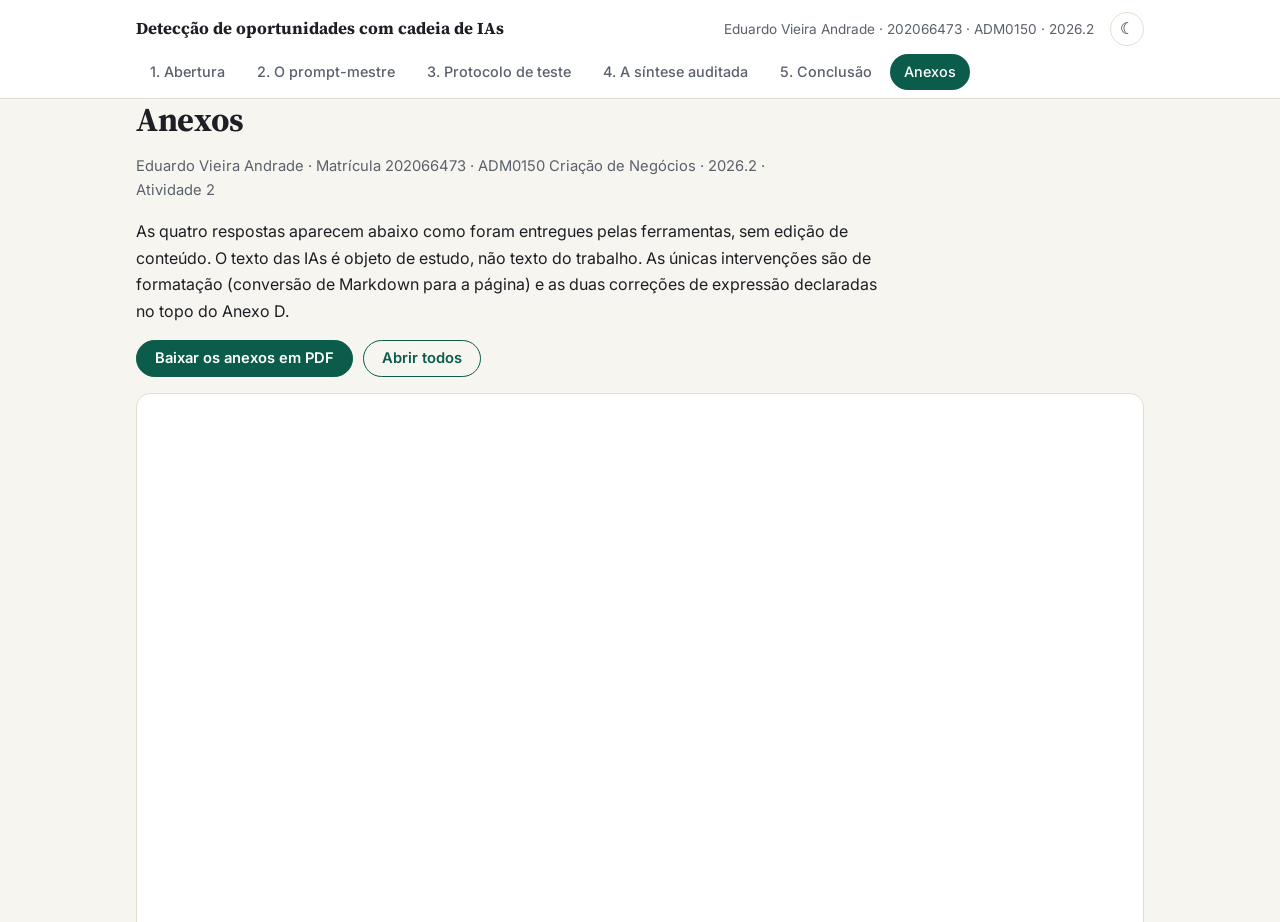
==== anexos.html @ ee8feb97 "Publica site da Atividade 2 ADM0150" ====
<!doctype html>
<html lang="pt-BR">
<head>
<meta charset="utf-8">
<meta name="viewport" content="width=device-width, initial-scale=1">
<title>Anexos · Cadeia de IAs · ADM0150</title>
<link rel="preconnect" href="https://fonts.googleapis.com">
<link rel="preconnect" href="https://fonts.gstatic.com" crossorigin>
<link href="https://fonts.googleapis.com/css2?family=Source+Serif+4:opsz,wght@8..60,500;8..60,700&family=Inter:wght@400;500;600&family=JetBrains+Mono:wght@400&display=swap" rel="stylesheet">
<link rel="stylesheet" href="style.css">
<meta name="description" content="Estudo de caso da Atividade 2 de ADM0150 (UnB): prompt de detecção de oportunidades aplicado em três IAs, síntese por uma quarta IA e auditoria da cadeia.">
<meta name="theme-color" content="#0b5c4a">
<link rel="icon" href="data:image/svg+xml,%3Csvg xmlns='http://www.w3.org/2000/svg' viewBox='0 0 32 32'%3E%3Crect width='32' height='32' rx='8' fill='%230b5c4a'/%3E%3Ccircle cx='9' cy='11' r='3' fill='%23fff'/%3E%3Ccircle cx='9' cy='21' r='3' fill='%23fff'/%3E%3Ccircle cx='23' cy='16' r='4' fill='%23fff'/%3E%3Cpath d='M12 11l7 4M12 21l7-4' stroke='%23fff' stroke-width='2'/%3E%3C/svg%3E">
<script>try{var t=localStorage.getItem('tema');if(t)document.documentElement.setAttribute('data-theme',t)}catch(e){}</script>
<script src="script.js" defer></script>
</head>
<body>
<a class="skip" href="#conteudo">Pular para o conteúdo</a>
<div class="progress" aria-hidden="true"><span></span></div>
<header class="top">
  <div class="wrap top-inner">
    <a class="brand" href="index.html">Detecção de oportunidades com cadeia de IAs</a>
    <span class="who">Eduardo Vieira Andrade · 202066473 · ADM0150 · 2026.2</span>
    <button class="theme-toggle" type="button" aria-label="Mudar tema">☾</button>
  </div>
  <nav class="wrap nav" aria-label="Seções"><a href="index.html">1. Abertura</a><a href="prompt.html">2. O prompt-mestre</a><a href="protocolo.html">3. Protocolo de teste</a><a href="auditoria.html">4. A síntese auditada</a><a href="conclusao.html">5. Conclusão</a><a href="anexos.html" aria-current="page">Anexos</a></nav>
</header>
<main class="wrap" id="conteudo">
<h1>Anexos</h1>


<p class="note">Eduardo Vieira Andrade · Matrícula 202066473 · ADM0150 Criação de Negócios · 2026.2 · Atividade 2</p>
<p>As quatro respostas aparecem abaixo como foram entregues pelas ferramentas, sem edição de conteúdo. O texto das IAs é objeto de estudo, não texto do trabalho. As únicas intervenções são de formatação (conversão de Markdown para a página) e as duas correções de expressão declaradas no topo do Anexo D.</p>
<p class="actions"><a class="btn" href="anexos.pdf" download>Baixar os anexos em PDF</a><button class="btn ghost toggle-all" type="button">Abrir todos</button></p>
<details class="annex" id="anexo-a"><summary><span class="sum-t">Anexo A · Resposta do ChatGPT (R1)</span><span class="meta">GPT-5.6 Luna, modo Pensar · Busca na web: sim · 02/10/2026, 08:18 (-03)</span></summary><div class="annex-body"><h4 id="0-condições-acesso-à-web-nesta-resposta-sim-e-data-de-corte-do-seu-conhecimento">0. Condições: acesso à web nesta resposta (sim) e data de corte do seu conhecimento</h4>
<p><strong>Acesso à web nesta resposta: sim.</strong><br />
<strong>Data de corte factual da análise: 02/10/2026.</strong></p>
<p>A análise combina o método de avaliação de oportunidades de José Dornelas, especialmente diferenciação entre ideia e oportunidade, análise de mercado, análise econômica, vantagens competitivas e equipe, além dos modelos de negócio na Web. A edição atual da obra mantém os capítulos 3 e 4 como “Identificando Oportunidades – Parte I e II”. <a href="https://www.grupogen.com.br/e-book-empreendedorismo-transformando-ideias-em-negocios-jose-dornelas-editora-atlas-9786559774531?utm_source=chatgpt.com">Grupo GEN</a></p>
<p><strong>Observação metodológica:</strong> os valores de preço, investimento, custo mensal e ponto de equilíbrio abaixo são <strong>[HIPÓTESES] de modelagem</strong>, construídas para testar a viabilidade de uma microempresa, e não preços médios oficiais do mercado. Onde não encontrei estatística confiável específica para DF/RIDE, registro expressamente <strong>NÃO FOI POSSÍVEL VERIFICAR</strong>.</p>
<hr />
<h3 id="1-candidatas-descartadas">1. Candidatas descartadas</h3>
<p>Foram consideradas inicialmente <strong>9 candidatas</strong>. A regra foi deliberadamente rígida: uma resposta “não” ou “não sei” no checklist elimina a candidata.</p>
<div class="table-wrap"><table>
<thead>
<tr class="header">
<th>Ideia</th>
<th>Pergunta do checklist em que falhou</th>
<th>Motivo</th>
</tr>
</thead>
<tbody>
<tr class="odd">
<td><strong>1. Agência de marketing digital generalista para PMEs</strong></td>
<td><strong>(e) janela da oportunidade</strong></td>
<td>[INFERÊNCIA] A demanda existe, mas não foi possível verificar uma mudança recente específica no DF/RIDE que crie vantagem temporal suficiente para um novo entrante generalista.</td>
</tr>
<tr class="even">
<td><strong>2. Agência de automação com IA para qualquer empresa</strong></td>
<td><strong>(c) cliente identificável</strong></td>
<td>[INFERÊNCIA] “Empresas que querem usar IA” é amplo demais; seria necessário definir vertical, processo e comprador antes de comprovar o problema.</td>
</tr>
<tr class="odd">
<td><strong>3. Plataforma de marketplace de prestadores do DF/RIDE</strong></td>
<td><strong>(d) estratégia de vendas</strong></td>
<td>[INFERÊNCIA] Exigiria aquisição simultânea de oferta e demanda, elevando CAC e tempo até liquidez; isso conflita com a restrição de microempresa e MVP de seis meses.</td>
</tr>
<tr class="even">
<td><strong>4. Agência de eventos corporativos para órgãos públicos</strong></td>
<td><strong>(e) janela da oportunidade</strong></td>
<td>[FATO] Há mercado comprovado, inclusive contratos de eventos no DF/RIDE, mas também fornecedores estabelecidos e contratos de grande escopo. <a href="https://www.gov.br/cgu/pt-br/acesso-a-informacao/licitacoes-e-contratos/contratos-e-outras-avencas/2025/contrato-n-12-2025?utm_source=chatgpt.com">Serviços e Informações do Brasil</a> [INFERÊNCIA] Não foi possível verificar uma janela específica que favoreça um novo microentrante.</td>
</tr>
<tr class="odd">
<td><strong>5. Serviço de concierge para idosos</strong></td>
<td><strong>(c) cliente identificável</strong></td>
<td>[INFERÊNCIA] “Idosos” não é suficientemente preciso como comprador. Seria necessário identificar pagador, usuário e situação de consumo, além de verificar demanda específica na RIDE.</td>
</tr>
<tr class="even">
<td><strong>6. Empresa de apoio administrativo terceirizado tradicional</strong></td>
<td><strong>(d) estratégia de vendas</strong></td>
<td>[FATO] Há contratação pública relevante desse tipo de serviço com dedicação exclusiva de mão de obra. <a href="https://www.gov.br/inss/pt-br/acesso-a-informacao/licitacoes-e-contratos/licitacoes-superintendencia-regional-norte-centro-oeste-regioes-norte-e-centro-oeste-do-pais/pregao-eletronico/2026/pregao-eletronico-no-77-2026-contratacao-de-prestacao-de-servicos-de-apoio-administrativo-no-ambito-da-gerencia-executiva-do-distrito-federal-e-da-sede-da-superintendencia-regional-norte-centro-oeste?utm_source=chatgpt.com">Serviços e Informações do Brasil</a> [INFERÊNCIA] O modelo exigiria competir por preço e estrutura trabalhista, incompatível com a equipe inicial proposta.</td>
</tr>
<tr class="odd">
<td><strong>7. Microempresa de coffee break para órgãos públicos</strong></td>
<td><strong>(b) produto/serviço diferenciável</strong></td>
<td>[FATO] Há contratação pública de coffee break no DF. <a href="https://portal.compras.df.gov.br/contratacao/detalhar/352?utm_source=chatgpt.com">Portal Compras DF</a> [INFERÊNCIA] Porém, o serviço básico já é claramente ofertado por fornecedores especializados; não foi identificada solução adicional que gere vantagem suficiente para o fundador.</td>
</tr>
<tr class="even">
<td><strong>8. Consultoria financeira para consumidores endividados</strong></td>
<td><strong>(c) cliente identificável</strong></td>
<td>[INFERÊNCIA] O problema é real, mas o segmento potencial é heterogêneo e não há, nesta pesquisa, evidência suficiente para definir nicho de cliente e canal de aquisição com CAC recuperável.</td>
</tr>
<tr class="odd">
<td><strong>9. Gestão operacional para pequenos restaurantes</strong></td>
<td><strong>APROVADA</strong></td>
<td>Problema concreto, comprador identificável, serviço executável, canal de aquisição local e janela temporal verificável.</td>
</tr>
</tbody>
</table></div>
<p>As três oportunidades aprovadas são, portanto, as que combinam <strong>experiência prévia do fundador + problema operacional mensurável + baixa necessidade de capital + possibilidade de venda B2B direta</strong>.</p>
<hr />
<h3 id="2-oportunidades-aprovadas">2. Oportunidades aprovadas</h3>
<h4 id="21-nome">2.1 Nome</h4>
<h5 id="oportunidade-1-licitaops-df">Oportunidade 1: <strong>LicitaOps DF</strong></h5>
<p>Serviço B2B de <strong>inteligência e preparação para contratações públicas</strong>, direcionado a pequenas empresas prestadoras de serviços que desejam vender para órgãos públicos.</p>
<h5 id="oportunidade-2-contrato360">Oportunidade 2: <strong>Contrato360</strong></h5>
<p>Serviço B2B de <strong>back-office de execução contratual pública</strong> para pequenas empresas que já ganharam contratos com órgãos públicos e têm dificuldade de controlar obrigações, documentos, prazos, evidências, medições e faturamento.</p>
<h5 id="oportunidade-3-mesaops">Oportunidade 3: <strong>MesaOps</strong></h5>
<p>Serviço de <strong>gestão operacional para pequenos restaurantes</strong>, combinando controle de compras, estoque, fichas técnicas, desperdícios, indicadores de margem e automações digitais simples.</p>
<hr />
<h3 id="22-tendência-de-origem">2.2 Tendência de origem</h3>
<h5 id="oportunidade-1--licitaops-df">Oportunidade 1 — LicitaOps DF</h5>
<p><strong>[FATO] Tendência:</strong> digitalização e maior disponibilidade de dados das compras públicas.</p>
<p>O PNCP centraliza informações de PCA, editais, contratos, atas e contratações, e passou a disponibilizar APIs e dados estruturados. Em 2026, o MGI também lançou novo Portal de Dados Abertos em Compras Públicas e novo Painel PNCP em Números. <a href="https://www.gov.br/pncp/pt-br/acesso-a-informacao/dados-abertos?utm_source=chatgpt.com">Serviços e Informações do Brasil</a></p>
<p><strong>Oportunidade:</strong> transformar esses dados e procedimentos em um serviço de preparação comercial e operacional para pequenas empresas que não possuem equipe própria de licitações.</p>
<hr />
<h5 id="oportunidade-2--contrato360">Oportunidade 2 — Contrato360</h5>
<p><strong>[FATO] Tendência:</strong> profissionalização da gestão contratual decorrente da consolidação da Lei nº 14.133/2021.</p>
<p>Desde 2024, a Lei nº 14.133/2021 passou a ser o regime geral de licitações e contratos, com maior ênfase em planejamento, gestão e fiscalização contratual. <a href="https://www.gov.br/gestao/pt-br/assuntos/assunto-sobre/nova-lei-de-licitacoes/?utm_source=chatgpt.com">Serviços e Informações do Brasil</a></p>
<p><strong>Oportunidade:</strong> pequenas empresas vencedoras precisam executar corretamente aquilo que venderam, mas muitas não possuem estrutura administrativa específica para acompanhar obrigações contratuais.</p>
<hr />
<h5 id="oportunidade-3--mesaops">Oportunidade 3 — MesaOps</h5>
<p><strong>[FATO] Tendência:</strong> pressão sobre custos e margens da alimentação fora do lar, simultaneamente à manutenção do mercado.</p>
<p>Em 2025, a alimentação fora do lar movimentou R$ 495 bilhões no Brasil, segundo levantamento divulgado pela Abrasel, ante R$ 455 bilhões em 2024. Em janeiro de 2026, 23% dos estabelecimentos pesquisados pela entidade estavam operando com prejuízo, enquanto 41% registravam lucro. <a href="https://pe.abrasel.com.br/noticias/noticias/bares-e-restaurantes-faturaram-mais-em-2025-diz-pesquisa-de-servicos260324042141/?utm_source=chatgpt.com">Abrasel</a></p>
<p><strong>Oportunidade:</strong> vender redução de desperdício, melhoria de compras e controle de margem como serviço operacional, e não como “consultoria genérica”.</p>
<hr />
<h3 id="23-cliente-nomeável-e-problema">2.3 Cliente nomeável e problema</h3>
<h5 id="oportunidade-1--licitaops-df-1">Oportunidade 1 — LicitaOps DF</h5>
<p><strong>Cliente:</strong> proprietários e gestores comerciais de pequenas empresas de serviços do DF/RIDE que desejam fornecer para órgãos federais, distritais ou municipais.</p>
<p><strong>Problema:</strong> a empresa identifica oportunidades de contratação, mas não consegue sistematizar pesquisa, documentação, análise de edital, formação da proposta e acompanhamento das oportunidades.</p>
<p><strong>[FATO]</strong> O PNCP disponibiliza informações de contratações sem necessidade de cadastro ou login. <a href="https://www.gov.br/pncp/pt-br/acesso-a-informacao/dados-abertos?utm_source=chatgpt.com">Serviços e Informações do Brasil</a></p>
<p><strong>[INFERÊNCIA]</strong> A existência dos dados não significa que uma pequena empresa consiga convertê-los eficientemente em oportunidades comerciais.</p>
<hr />
<h5 id="oportunidade-2--contrato360-1">Oportunidade 2 — Contrato360</h5>
<p><strong>Cliente:</strong> pequenas empresas do DF/RIDE que tenham acabado de vencer licitações ou contratos públicos e não disponham de um departamento de administração contratual.</p>
<p><strong>Problema:</strong> controlar simultaneamente vigência, obrigações, documentos, pedidos de alteração, evidências de execução, medições, notas fiscais, comunicações e prazos.</p>
<p>O próprio ecossistema federal possui ferramentas específicas para gestão contratual e integração com PNCP, SEI e SICAF. <a href="https://www.gov.br/compras/pt-br/acesso-a-informacao/manuais/?utm_source=chatgpt.com">Serviços e Informações do Brasil</a></p>
<hr />
<h5 id="oportunidade-3--mesaops-1">Oportunidade 3 — MesaOps</h5>
<p><strong>Cliente:</strong> restaurantes independentes do DF/RIDE com operação presencial, especialmente negócios com proprietário ainda envolvido diretamente na administração.</p>
<p><strong>Problema:</strong> compras sem padronização, estoque sem acuracidade, desperdício, ficha técnica incompleta e pouca visibilidade do custo real dos pratos.</p>
<p><strong>[FATO]</strong> O segmento de alimentação integra formalmente o setor de serviços acompanhado pelo IBGE. <a href="https://www.ibge.gov.br/estatisticas/economicas/servicos/9028-pesquisa-anual-deservicos.html?utm_source=chatgpt.com">IBGE</a></p>
<p><strong>[FATO]</strong> Em julho de 2026, apenas 42% dos bares e restaurantes pesquisados pela Abrasel registraram lucro; 20% tiveram prejuízo e 37% ficaram em equilíbrio. <a href="https://abrasel.com.br/noticias/noticias/lucro-de-bares-e-restaurantes-atinge-melhor-resultado-desde-dezembro/?utm_source=chatgpt.com">Abrasel</a></p>
<hr />
<h3 id="24-cinco-perguntas-de-triagem">2.4 Cinco perguntas de triagem</h3>
<h4 id="oportunidade-1--licitaops-df-2">Oportunidade 1 — LicitaOps DF</h4>
<p><strong>P1. Quem exatamente tem esse problema?</strong><br />
[INFERÊNCIA] Gestores comerciais de pequenas empresas de limpeza, manutenção, tecnologia, alimentação, serviços administrativos, treinamento e outros serviços que desejam vender ao setor público, mas não possuem especialista interno em licitações.</p>
<p><strong>P2. Quanto dói?</strong><br />
[FATO] O custo econômico pode aparecer como horas improdutivas, propostas perdidas e oportunidades não identificadas. O valor monetário médio dessa perda específica no DF <strong>NÃO FOI POSSÍVEL VERIFICAR</strong>.<br />
<strong>Dado que resolveria:</strong> número de oportunidades perdidas e horas internas gastas por fornecedor antes/depois do serviço.</p>
<p><strong>P3. Quem paga, e com que dinheiro?</strong><br />
O próprio fornecedor paga, utilizando orçamento comercial/administrativo.<br />
[HIPÓTESE] Cobrança recorrente de <strong>R$ 1.200/mês</strong>, mais implantação de <strong>R$ 2.500</strong>.</p>
<p><strong>P4. Por que este fundador?</strong><br />
[INFERÊNCIA] O fundador combina experiência em compras públicas, licitações, contratos, logística e Administração com conhecimento básico de tecnologia/IA. Isso permite criar um serviço operacional, e não simplesmente ensinar “como participar de licitação”.<br />
[HIPÓTESE] Um concorrente estabelecido poderia copiar boa parte do método em três meses; a defesa inicial seria especialização geográfica, processos próprios e relacionamento.</p>
<p><strong>P5. Por que agora?</strong><br />
[FATO] A Lei nº 14.133 está em regime único desde 2024 e o ecossistema de dados do PNCP ganhou novas APIs, painéis e ferramentas em 2026. <a href="https://www.gov.br/gestao/pt-br/assuntos/assunto-sobre/nova-lei-de-licitacoes/?utm_source=chatgpt.com">Serviços e Informações do Brasil</a><br />
[INFERÊNCIA] 2026–2028 constitui uma janela melhor que 2020 porque a infraestrutura digital de contratação está mais madura.</p>
<hr />
<h4 id="oportunidade-2--contrato360-2">Oportunidade 2 — Contrato360</h4>
<p><strong>P1. Quem exatamente?</strong><br />
[INFERÊNCIA] Empresas pequenas que venceram uma contratação pública e não conseguem justificar economicamente contratar um funcionário dedicado exclusivamente à gestão do contrato.</p>
<p><strong>P2. Quanto dói?</strong><br />
O risco inclui atraso de faturamento, perda de prazo, documentação incompleta e problemas na comprovação da execução. Um valor médio de perdas financeiras de pequenas empresas do DF <strong>NÃO FOI POSSÍVEL VERIFICAR</strong>.</p>
<p><strong>P3. Quem paga?</strong><br />
A empresa contratada, com recursos da própria receita operacional/administrativa.<br />
[HIPÓTESE] <strong>R$ 1.500/mês por contrato ativo</strong>, com implantação de <strong>R$ 2.000</strong>.</p>
<p><strong>P4. Por que este fundador?</strong><br />
[INFERÊNCIA] A experiência simultânea em logística, suprimentos, contratos e Administração Pública cria conhecimento de fluxo que é difícil obter apenas com experiência administrativa empresarial.<br />
[HIPÓTESE] Um concorrente poderia replicar a oferta básica em três meses; a defesa seria especialização em contratos públicos do DF e biblioteca própria de procedimentos.</p>
<p><strong>P5. Por que agora?</strong><br />
[FATO] A Lei nº 14.133 consolidou novas práticas de planejamento e gestão contratual e o PNCP continua ampliando funcionalidades de rastreabilidade. <a href="https://planalto.gov.br/ccivil_03/_ato2019-2022/2021/lei/l14133.htm?utm_source=chatgpt.com">Planalto</a></p>
<hr />
<h4 id="oportunidade-3--mesaops-2">Oportunidade 3 — MesaOps</h4>
<p><strong>P1. Quem exatamente?</strong><br />
[INFERÊNCIA] Proprietários/gerentes de restaurantes independentes do DF/RIDE que tenham entre aproximadamente 10 e 40 funcionários.<br />
Essa faixa é <strong>premissa de segmentação</strong>, não estatística oficial.</p>
<p><strong>P2. Quanto dói?</strong><br />
[FATO] Em janeiro de 2026, 23% das empresas pesquisadas pela Abrasel registraram prejuízo e 36% ficaram em equilíbrio. <a href="https://agreste.abrasel.com.br/noticias/noticias/situacao-financeira-de-bares-e-restaurantes-volta-a-piorar-em-janeiro260306014352/?utm_source=chatgpt.com">Abrasel</a><br />
[FATO] Em julho, 20% estavam no prejuízo e 37% em equilíbrio. <a href="https://abrasel.com.br/noticias/noticias/lucro-de-bares-e-restaurantes-atinge-melhor-resultado-desde-dezembro/?utm_source=chatgpt.com">Abrasel</a><br />
O desperdício médio especificamente atribuível a falhas de gestão de estoque no DF <strong>NÃO FOI POSSÍVEL VERIFICAR</strong>.</p>
<p><strong>P3. Quem paga?</strong><br />
O proprietário do restaurante, usando despesas administrativas/operacionais.</p>
<p>[HIPÓTESE] Mensalidade de <strong>R$ 1.800</strong>, mais implantação de <strong>R$ 3.000</strong>.</p>
<p><strong>P4. Por que este fundador?</strong><br />
[INFERÊNCIA] Aqui a vantagem é particularmente específica: experiência operacional em restaurante + logística/suprimentos + Administração + ferramentas de IA. A proposta seria atuar dentro da operação, não vender marketing.</p>
<p><strong>P5. Por que agora?</strong><br />
[FATO] O mercado de alimentação fora do lar cresceu nominalmente em 2025, mas continua enfrentando pressão sobre custos e rentabilidade. <a href="https://pe.abrasel.com.br/noticias/noticias/bares-e-restaurantes-faturaram-mais-em-2025-diz-pesquisa-de-servicos260324042141/?utm_source=chatgpt.com">Abrasel</a><br />
[INFERÊNCIA] Isso aumenta a disposição potencial de pagar por serviços diretamente ligados à eficiência operacional.</p>
<hr />
<h3 id="25-checklist-de-corte">2.5 Checklist de corte</h3>
<div class="table-wrap"><table>
<thead>
<tr class="header">
<th>Critério</th>
<th>LicitaOps DF</th>
<th>Contrato360</th>
<th>MesaOps</th>
</tr>
</thead>
<tbody>
<tr class="odd">
<td><strong>a) Problema?</strong></td>
<td><strong>SIM</strong> [FATO/INFERÊNCIA]</td>
<td><strong>SIM</strong> [INFERÊNCIA]</td>
<td><strong>SIM</strong> [FATO]</td>
</tr>
<tr class="even">
<td><strong>b) Solução?</strong></td>
<td><strong>SIM</strong> [HIPÓTESE testável]</td>
<td><strong>SIM</strong> [HIPÓTESE testável]</td>
<td><strong>SIM</strong> [HIPÓTESE testável]</td>
</tr>
<tr class="odd">
<td><strong>c) Cliente claro?</strong></td>
<td><strong>SIM</strong></td>
<td><strong>SIM</strong></td>
<td><strong>SIM</strong></td>
</tr>
<tr class="even">
<td><strong>d) Marketing/vendas exequíveis?</strong></td>
<td><strong>SIM</strong> [INFERÊNCIA]</td>
<td><strong>SIM</strong> [INFERÊNCIA]</td>
<td><strong>SIM</strong> [INFERÊNCIA]</td>
</tr>
<tr class="odd">
<td><strong>e) Janela aberta?</strong></td>
<td><strong>SIM</strong> [FATO + INFERÊNCIA]</td>
<td><strong>SIM</strong> [FATO + INFERÊNCIA]</td>
<td><strong>SIM</strong> [FATO + INFERÊNCIA]</td>
</tr>
</tbody>
</table></div>
<hr />
<h3 id="26-3ms">2.6 3Ms</h3>
<h4 id="licitaops-df">LicitaOps DF</h4>
<h5 id="m1--demanda-de-mercado">M1 — Demanda de mercado</h5>
<p>[FATO] Compras públicas possuem dados estruturados e acessíveis por PNCP e sistemas de compras. <a href="https://www.gov.br/pncp/pt-br/acesso-a-informacao/dados-abertos?utm_source=chatgpt.com">Serviços e Informações do Brasil</a></p>
<p><strong>Audiência:</strong> empresas de serviços que já têm capacidade operacional para atender órgãos públicos.</p>
<p><strong>Durabilidade:</strong> alta, porque a contratação pública é uma função permanente do Estado.</p>
<p><strong>Acessibilidade:</strong> alta. Prospecção pode ocorrer por listas públicas de fornecedores, associações empresariais, LinkedIn, contadores e abordagem direta.</p>
<p><strong>CAC:</strong> [HIPÓTESE] objetivo de recuperar aquisição de cliente em até 12 meses, com venda consultiva direta e baixo gasto publicitário.</p>
<h5 id="m2--tamanho-e-estrutura">M2 — Tamanho e estrutura</h5>
<p>[FATO] A PAS 2024 registrou <strong>1.919.365 empresas</strong> no conjunto dos serviços não financeiros pesquisados no Brasil e receita operacional líquida de <strong>R$ 3,53 trilhões</strong>, sendo serviços profissionais, administrativos e complementares responsáveis por <strong>R$ 1,039 trilhão</strong>. <a href="https://www.ibge.gov.br/estatisticas/economicas/servicos/9028-pesquisa-anual-deservicos.html?utm_source=chatgpt.com">IBGE</a></p>
<p>Isso mede <strong>quantidade de empresas e receita operacional líquida no Brasil</strong>, não o mercado potencial específico do DF.</p>
<p><strong>DF/RIDE:</strong> mercado local específico <strong>NÃO FOI POSSÍVEL VERIFICAR</strong>.</p>
<p><strong>Estrutura:</strong> fragmentada no lado dos fornecedores; relativamente concentrada no lado institucional.</p>
<p><strong>Barreira de entrada:</strong> média. Conhecimento de licitações é mais importante que tecnologia.</p>
<p><strong>Ciclo de vida:</strong> maduro, mas com mudança tecnológica/regulatória recente.</p>
<h5 id="m3--margem">M3 — Margem</h5>
<p><strong>Força:</strong> baixo custo variável.</p>
<p>[HIPÓTESE] Receita recorrente de R$ 1.200/mês; custo marginal por cliente reduzido após criação dos processos.</p>
<p>[HIPÓTESE] Margem bruta potencial superior a 70%, antes de remuneração do fundador e tributos, caso o serviço seja predominantemente intelectual.</p>
<hr />
<h4 id="contrato360">Contrato360</h4>
<h5 id="m1">M1</h5>
<p>Necessidade recorrente enquanto o contrato estiver ativo.</p>
<p>Acessibilidade alta porque o próprio PNCP permite identificar contratos, órgãos, fornecedores e objetos. <a href="https://www.gov.br/pncp/pt-br?utm_source=chatgpt.com">Serviços e Informações do Brasil</a></p>
<p>[INFERÊNCIA] O cliente adquirido pode gerar receita por vários meses, aumentando potencial de recuperação do CAC.</p>
<h5 id="m2">M2</h5>
<p>Mercado fragmentado entre pequenos fornecedores.</p>
<p>[FATO] A existência de ferramentas específicas para gestão de contratos, integração com SEI e PNCP demonstra que gestão contratual é uma função operacional formalizada no ecossistema público. <a href="https://www.gov.br/compras/pt-br/acesso-a-informacao/manuais/?utm_source=chatgpt.com">Serviços e Informações do Brasil</a></p>
<p><strong>Barreira:</strong> média, baseada em conhecimento processual e confiança.</p>
<p><strong>Ciclo:</strong> maduro/regulado.</p>
<h5 id="m3">M3</h5>
<p>[HIPÓTESE] Mensalidade de R$ 1.500 por contrato.</p>
<p>O custo variável é principalmente mão de obra administrativa, permitindo margem elevada caso cada colaborador consiga acompanhar vários contratos.</p>
<hr />
<h4 id="mesaops">MesaOps</h4>
<h5 id="m1-1">M1</h5>
<p>[FATO] A alimentação fora do lar apresentou crescimento nominal em 2025, mas persistiram dificuldades de rentabilidade. <a href="https://pe.abrasel.com.br/noticias/noticias/bares-e-restaurantes-faturaram-mais-em-2025-diz-pesquisa-de-servicos260324042141/?utm_source=chatgpt.com">Abrasel</a></p>
<p><strong>Durabilidade:</strong> alta, pois compras, estoque e margem são problemas permanentes.</p>
<p><strong>Acesso:</strong> alto por prospecção presencial, associações, contadores, fornecedores e indicação.</p>
<p><strong>CAC:</strong> [HIPÓTESE] pode ser baixo porque o primeiro diagnóstico pode ser realizado presencialmente em poucos estabelecimentos de uma mesma região.</p>
<h5 id="m2-1">M2</h5>
<p>Mercado amplo e fragmentado.</p>
<p>[FATO] A PAS 2024 registrou <strong>455.730 empresas</strong> no grupo de serviços prestados principalmente às famílias, mas esse grupo inclui várias atividades e não corresponde exclusivamente a restaurantes. <a href="https://www.ibge.gov.br/estatisticas/economicas/servicos/9028-pesquisa-anual-deservicos.html?utm_source=chatgpt.com">IBGE</a></p>
<p>Portanto, número específico de restaurantes no DF/RIDE <strong>NÃO FOI POSSÍVEL VERIFICAR</strong> nesta pesquisa.</p>
<p><strong>Barreira:</strong> baixa a média.</p>
<p><strong>Ciclo:</strong> maduro.</p>
<h5 id="m3-1">M3</h5>
<p>[HIPÓTESE] Mensalidade de R$ 1.800.</p>
<p>A cadeia de valor é curta: restaurante → MesaOps → diagnóstico, implantação, acompanhamento e melhoria.</p>
<p>A margem tende a ser alta porque o produto principal é conhecimento operacional, software leve e acompanhamento.</p>
<hr />
<h3 id="27-critérios-de-alto-e-baixo-potencial">2.7 Critérios de alto e baixo potencial</h3>
<div class="table-wrap"><table>
<thead>
<tr class="header">
<th>Critério</th>
<th>LicitaOps</th>
<th>Contrato360</th>
<th>MesaOps</th>
</tr>
</thead>
<tbody>
<tr class="odd">
<td>Necessidade do cliente</td>
<td><strong>ALTO</strong></td>
<td><strong>ALTO</strong></td>
<td><strong>ALTO</strong></td>
</tr>
<tr class="even">
<td>Estrutura do mercado</td>
<td><strong>ALTO</strong> — fornecedor fragmentado</td>
<td><strong>ALTO</strong> — fornecedor fragmentado</td>
<td><strong>ALTO</strong> — restaurantes fragmentados</td>
</tr>
<tr class="odd">
<td>Barreiras de entrada</td>
<td><strong>ALTO</strong> — conhecimento especializado</td>
<td><strong>ALTO</strong> — conhecimento especializado</td>
<td><strong>BAIXO</strong> — operação relativamente copiável</td>
</tr>
<tr class="even">
<td>Capital inicial</td>
<td><strong>ALTO</strong> — baixo</td>
<td><strong>ALTO</strong> — baixo</td>
<td><strong>ALTO</strong> — baixo</td>
</tr>
<tr class="odd">
<td>Adequação da equipe</td>
<td><strong>ALTO</strong></td>
<td><strong>ALTO</strong></td>
<td><strong>ALTO</strong></td>
</tr>
<tr class="even">
<td><strong>Síntese</strong></td>
<td><strong>Alto potencial</strong></td>
<td><strong>Alto potencial</strong></td>
<td><strong>Alto potencial, porém com menor barreira competitiva</strong></td>
</tr>
</tbody>
</table></div>
<p>Essas classificações são <strong>[INFERÊNCIAS]</strong>, não rankings estatísticos.</p>
<hr />
<h3 id="28-modelo-de-negócio-quem-paga-por-quê-a-que-custo-com-premissas">2.8 Modelo de negócio: quem paga, por quê, a que custo, com premissas</h3>
<h4 id="licitaops-df-1">LicitaOps DF</h4>
<p><strong>Quem paga:</strong> pequenas empresas fornecedoras de serviços.</p>
<p><strong>Por quê:</strong> para economizar tempo comercial e aumentar a qualidade da participação em oportunidades públicas.</p>
<p><strong>Cobrança [HIPÓTESE]:</strong></p>
<ul>
<li>Implantação: <strong>R$ 2.500</strong></li>
<li>Plano mensal: <strong>R$ 1.200</strong></li>
<li>Serviços extraordinários: orçamento separado.</li>
</ul>
<h5 id="investimento-inicial-hipótese">Investimento inicial [HIPÓTESE]</h5>
<div class="table-wrap"><table>
<thead>
<tr class="header">
<th>Item</th>
<th style="text-align: right;">Valor</th>
</tr>
</thead>
<tbody>
<tr class="odd">
<td>Constituição, contabilidade e documentação</td>
<td style="text-align: right;">R$ 3.000</td>
</tr>
<tr class="even">
<td>Notebook/equipamentos</td>
<td style="text-align: right;">R$ 5.000</td>
</tr>
<tr class="odd">
<td>Site, identidade e materiais comerciais</td>
<td style="text-align: right;">R$ 2.000</td>
</tr>
<tr class="even">
<td>CRM, automações e ferramentas iniciais</td>
<td style="text-align: right;">R$ 4.000</td>
</tr>
<tr class="odd">
<td>Prospecção comercial inicial</td>
<td style="text-align: right;">R$ 4.000</td>
</tr>
<tr class="even">
<td>Capital de giro</td>
<td style="text-align: right;">R$ 10.000</td>
</tr>
<tr class="odd">
<td><strong>Total</strong></td>
<td style="text-align: right;"><strong>R$ 28.000</strong></td>
</tr>
</tbody>
</table></div>
<p><strong>Premissa:</strong> fundador já dispõe de estrutura pessoal básica e trabalha inicialmente de forma remota.</p>
<h5 id="custo-mensal-hipótese">Custo mensal [HIPÓTESE]</h5>
<p>Aproximadamente <strong>R$ 6.500/mês</strong>, incluindo ferramentas, contabilidade, prospecção, deslocamentos e um colaborador administrativo parcial.</p>
<h5 id="ponto-de-equilíbrio-hipótese">Ponto de equilíbrio [HIPÓTESE]</h5>
<p>Se o custo fixo mensal for R$ 6.500 e a contribuição líquida média por cliente for aproximadamente R$ 1.000, seriam necessários aproximadamente <strong>7 clientes recorrentes</strong>.</p>
<hr />
<h4 id="contrato360-1">Contrato360</h4>
<p><strong>Quem paga:</strong> empresas que já possuem contratos públicos.</p>
<p><strong>Por quê:</strong> evitar que o proprietário tenha de administrar sozinho obrigações contratuais.</p>
<p><strong>Cobrança [HIPÓTESE]:</strong></p>
<ul>
<li>Implantação: <strong>R$ 2.000</strong></li>
<li>Mensalidade: <strong>R$ 1.500 por contrato</strong></li>
</ul>
<h5 id="investimento-inicial">Investimento inicial</h5>
<div class="table-wrap"><table>
<thead>
<tr class="header">
<th>Item</th>
<th style="text-align: right;">Valor</th>
</tr>
</thead>
<tbody>
<tr class="odd">
<td>Constituição/contabilidade/documentação</td>
<td style="text-align: right;">R$ 3.000</td>
</tr>
<tr class="even">
<td>Equipamentos</td>
<td style="text-align: right;">R$ 5.000</td>
</tr>
<tr class="odd">
<td>Sistema/CRM/documentação</td>
<td style="text-align: right;">R$ 3.000</td>
</tr>
<tr class="even">
<td>Site/material comercial</td>
<td style="text-align: right;">R$ 2.000</td>
</tr>
<tr class="odd">
<td>Prospecção</td>
<td style="text-align: right;">R$ 3.000</td>
</tr>
<tr class="even">
<td>Capital de giro</td>
<td style="text-align: right;">R$ 9.000</td>
</tr>
<tr class="odd">
<td><strong>Total</strong></td>
<td style="text-align: right;"><strong>R$ 25.000</strong></td>
</tr>
</tbody>
</table></div>
<p><strong>Custo mensal [HIPÓTESE]:</strong> R$ 6.000.</p>
<p><strong>Ponto de equilíbrio [HIPÓTESE]:</strong> aproximadamente <strong>5 contratos ativos</strong>, supondo contribuição média de R$ 1.300 por contrato.</p>
<hr />
<h4 id="mesaops-1">MesaOps</h4>
<p><strong>Quem paga:</strong> proprietário do restaurante.</p>
<p><strong>Por quê:</strong> melhorar margem, reduzir desperdício e diminuir tempo administrativo.</p>
<p><strong>Cobrança [HIPÓTESE]:</strong></p>
<ul>
<li>Diagnóstico + implantação: <strong>R$ 3.000</strong></li>
<li>Gestão mensal: <strong>R$ 1.800</strong></li>
<li>Projetos especiais: orçamento separado.</li>
</ul>
<h5 id="investimento-inicial-1">Investimento inicial</h5>
<div class="table-wrap"><table>
<thead>
<tr class="header">
<th>Item</th>
<th style="text-align: right;">Valor</th>
</tr>
</thead>
<tbody>
<tr class="odd">
<td>Equipamentos</td>
<td style="text-align: right;">R$ 5.000</td>
</tr>
<tr class="even">
<td>Software/CRM/ferramentas</td>
<td style="text-align: right;">R$ 3.000</td>
</tr>
<tr class="odd">
<td>Desenvolvimento de modelos e materiais</td>
<td style="text-align: right;">R$ 2.000</td>
</tr>
<tr class="even">
<td>Deslocamentos/prospecção</td>
<td style="text-align: right;">R$ 4.000</td>
</tr>
<tr class="odd">
<td>Contabilidade/constituição</td>
<td style="text-align: right;">R$ 3.000</td>
</tr>
<tr class="even">
<td>Capital de giro</td>
<td style="text-align: right;">R$ 13.000</td>
</tr>
<tr class="odd">
<td><strong>Total</strong></td>
<td style="text-align: right;"><strong>R$ 30.000</strong></td>
</tr>
</tbody>
</table></div>
<p><strong>Custo mensal [HIPÓTESE]:</strong> R$ 7.000.</p>
<p><strong>Ponto de equilíbrio [HIPÓTESE]:</strong> aproximadamente <strong>5 restaurantes recorrentes</strong>.</p>
<p>As estimativas tributárias precisam ser recalculadas na constituição efetiva. A legislação já prevê alterações no Simples Nacional para 2027–2028, inclusive nas tabelas dos Anexos III e V. <a href="https://legis.senado.gov.br/norma/40180341/publicacao/40181117?utm_source=chatgpt.com">Legis Senado</a></p>
<hr />
<h3 id="29-enquadramento-nos-cinco-modelos-da-web">2.9 Enquadramento nos cinco modelos da web</h3>
<p>Dornelas apresenta cinco modelos: <strong>intermediação de negócios, comercialização de propaganda, mercado virtual, empresarial e redes sociais</strong>. <a href="https://www.unicesumar.edu.br/empresarial/wp-content/uploads/sites/31/2015/12/Empreendedorismo-Coletanea-de-Artigos.pdf?utm_source=chatgpt.com">Unicesumar</a></p>
<h5 id="licitaops-df--empresarial">LicitaOps DF — <strong>Empresarial</strong></h5>
<p>É uma empresa física que utiliza a Web como infraestrutura de aquisição, análise e prestação do serviço B2B. Não depende de publicidade, audiência ou marketplace.</p>
<h5 id="contrato360--empresarial">Contrato360 — <strong>Empresarial</strong></h5>
<p>O serviço é vendido diretamente a outras empresas, usando ferramentas digitais para gestão e comunicação.</p>
<h5 id="mesaops--empresarial">MesaOps — <strong>Empresarial</strong></h5>
<p>O negócio vende serviço empresarial diretamente a restaurantes. A Web funciona como canal de venda e infraestrutura operacional, mas não constitui o produto principal.</p>
<p><strong>Nenhuma das três deve ser classificada como “mercado virtual” ou “redes sociais” apenas porque utilizará Internet.</strong></p>
<hr />
<h3 id="210-o-que-pode-não-acontecer">2.10 O que pode não acontecer</h3>
<h4 id="licitaops-df-2">LicitaOps DF</h4>
<ul>
<li>[HIPÓTESE] Pequenas empresas podem não aceitar pagar mensalidade por algo que acreditam conseguir fazer internamente.</li>
<li>[INFERÊNCIA] O cliente pode exigir resultado imediato em licitação, enquanto a decisão depende do órgão público.</li>
<li>Mudanças no regime de contratação ou nos sistemas governamentais podem alterar o processo.</li>
<li>O fato de uma oportunidade aparecer no PNCP <strong>não significa que haverá contratação futura garantida</strong>. O PNCP publica informações sobre planejamento e contratações, mas não garante demanda futura. <a href="https://www.gov.br/pncp/pt-br?utm_source=chatgpt.com">Serviços e Informações do Brasil</a></li>
</ul>
<h4 id="contrato360-2">Contrato360</h4>
<ul>
<li>O mercado pode ser menor que o estimado porque algumas empresas já utilizam contadores, advogados ou funcionários próprios.</li>
<li>[HIPÓTESE] O cliente pode interpretar o serviço como atividade jurídica/contábil; o escopo deverá permanecer administrativo e operacional.</li>
<li>Dependência indireta do volume de contratos públicos vencidos por pequenas empresas.</li>
</ul>
<h4 id="mesaops-2">MesaOps</h4>
<ul>
<li>Restaurantes podem reconhecer o problema mas não querer pagar por consultoria.</li>
<li>[HIPÓTESE] O proprietário pode preferir contratar um funcionário interno.</li>
<li>Juros elevados e queda do consumo podem reduzir a capacidade de pagamento do cliente.</li>
<li>[FATO] A Abrasel apontou em 2026 pressão financeira relevante sobre o setor. <a href="https://agreste.abrasel.com.br/noticias/noticias/situacao-financeira-de-bares-e-restaurantes-volta-a-piorar-em-janeiro260306014352/?utm_source=chatgpt.com">Abrasel</a></li>
</ul>
<hr />
<h3 id="211-teste-de-mvp-em-6-meses-com-a-métrica-de-negócio">2.11 Teste de MVP em 6 meses, com a métrica de negócio</h3>
<h4 id="licitaops-df-3">LicitaOps DF</h4>
<p><strong>Mês 1:</strong> entrevistar 20 fornecedores de serviços.<br />
<strong>Mês 2:</strong> selecionar 5 para diagnóstico gratuito/controlado.<br />
<strong>Mês 3:</strong> transformar 3 em clientes-piloto pagos.<br />
<strong>Meses 4–6:</strong> chegar a uma carteira recorrente.</p>
<p><strong>Métrica decisiva:</strong> clientes pagantes recorrentes.</p>
<p><strong>Confirma:</strong> ≥ <strong>7 clientes pagantes recorrentes</strong> ao final do sexto mês [HIPÓTESE].</p>
<p><strong>Derruba:</strong> menos de 3 clientes pagos ou clientes que não renovem após o primeiro ciclo.</p>
<hr />
<h4 id="contrato360-3">Contrato360</h4>
<p><strong>Mês 1:</strong> mapear 20 empresas vencedoras de contratos.<br />
<strong>Mês 2:</strong> entrevistar 10 responsáveis.<br />
<strong>Mês 3:</strong> implementar controle manual em 3 contratos.<br />
<strong>Meses 4–6:</strong> converter para serviço recorrente.</p>
<p><strong>Métrica decisiva:</strong> contratos pagos sob gestão e renovação.</p>
<p><strong>Confirma:</strong> ≥ <strong>5 contratos ativos pagos</strong> e pelo menos 60% de renovação inicial [HIPÓTESE].</p>
<p><strong>Derruba:</strong> clientes utilizarem o serviço apenas uma vez e não aceitarem mensalidade.</p>
<hr />
<h4 id="mesaops-3">MesaOps</h4>
<p><strong>Mês 1:</strong> entrevistar 15 restaurantes.<br />
<strong>Mês 2:</strong> diagnóstico operacional em 3.<br />
<strong>Mês 3:</strong> implantação em 2.<br />
<strong>Meses 4–6:</strong> expansão para 5–7 restaurantes.</p>
<p><strong>Métrica decisiva:</strong> receita recorrente mensal + retenção.</p>
<p><strong>Confirma:</strong> ≥ <strong>5 restaurantes pagando mensalmente</strong> e renovando após três meses [HIPÓTESE].</p>
<p><strong>Derruba:</strong> incapacidade de demonstrar melhoria financeira mensurável ou disposição a pagar.</p>
<hr />
<h3 id="3-tabela-comparativa">3. Tabela comparativa</h3>
<div class="table-wrap"><table>
<thead>
<tr class="header">
<th>oportunidade</th>
<th>cliente</th>
<th>quem paga</th>
<th>modelo web</th>
<th style="text-align: right;">investimento inicial</th>
<th style="text-align: right;">ponto de equilíbrio estimado</th>
<th>principal risco</th>
<th>principal evidência [FATO]</th>
</tr>
</thead>
<tbody>
<tr class="odd">
<td><strong>LicitaOps DF</strong></td>
<td>Pequenas empresas de serviços que querem vender ao setor público</td>
<td>Fornecedor</td>
<td>Empresarial</td>
<td style="text-align: right;"><strong>R$ 28 mil [HIPÓTESE]</strong></td>
<td style="text-align: right;"><strong>7 clientes [HIPÓTESE]</strong></td>
<td>Cliente não perceber valor recorrente</td>
<td>PNCP disponibiliza dados de PCA, editais, contratos e atas. <a href="https://www.gov.br/pncp/pt-br/acesso-a-informacao/dados-abertos?utm_source=chatgpt.com">Serviços e Informações do Brasil</a></td>
</tr>
<tr class="even">
<td><strong>Contrato360</strong></td>
<td>Pequenas empresas com contratos públicos ativos</td>
<td>Empresa contratada</td>
<td>Empresarial</td>
<td style="text-align: right;"><strong>R$ 25 mil [HIPÓTESE]</strong></td>
<td style="text-align: right;"><strong>5 contratos [HIPÓTESE]</strong></td>
<td>Concorrência de contadores/advogados/funcionários internos</td>
<td>Ecossistema público possui ferramentas específicas de gestão contratual. <a href="https://www.gov.br/compras/pt-br/acesso-a-informacao/manuais/?utm_source=chatgpt.com">Serviços e Informações do Brasil</a></td>
</tr>
<tr class="odd">
<td><strong>MesaOps</strong></td>
<td>Restaurantes independentes do DF/RIDE</td>
<td>Proprietário do restaurante</td>
<td>Empresarial</td>
<td style="text-align: right;"><strong>R$ 30 mil [HIPÓTESE]</strong></td>
<td style="text-align: right;"><strong>5 restaurantes [HIPÓTESE]</strong></td>
<td>Baixa disposição a pagar</td>
<td>23% dos estabelecimentos pesquisados pela Abrasel estavam no prejuízo em jan./2026. <a href="https://agreste.abrasel.com.br/noticias/noticias/situacao-financeira-de-bares-e-restaurantes-volta-a-piorar-em-janeiro260306014352/?utm_source=chatgpt.com">Abrasel</a></td>
</tr>
</tbody>
</table></div>
<p><strong>Nota:</strong> os valores financeiros da tabela são <strong>modelagens próprias</strong>, não valores de contratos observados no mercado.</p>
<hr />
<h3 id="4-ranking-das-3-e-escolha-de-uma">4. Ranking das 3 e escolha de uma</h3>
<p><strong>1º — LicitaOps DF</strong><br />
<strong>2º — Contrato360</strong><br />
<strong>3º — MesaOps</strong></p>
<p>A escolha para aprofundamento seria a <strong>LicitaOps DF</strong>. [INFERÊNCIA] Ela combina de maneira mais direta a experiência do fundador em Administração Pública, licitações, contratos, logística e suprimentos com uma infraestrutura de dados que se tornou significativamente mais acessível em 2026. O investimento inicial estimado é baixo e o modelo pode começar manualmente, sem desenvolver software próprio. O principal teste não é construir uma plataforma, mas comprovar que pequenas empresas aceitam pagar mensalmente para transformar dados públicos em oportunidades comerciais qualificadas. Se o MVP não produzir clientes recorrentes, a ideia deve ser abandonada antes de consumir capital. O <strong>Contrato360</strong> é uma extensão natural e poderia inclusive ser desenvolvido posteriormente para clientes adquiridos pela primeira operação. O <strong>MesaOps</strong> possui forte aderência à experiência do fundador, mas apresenta menor barreira de entrada e maior dependência da disposição financeira de pequenos restaurantes.</p>
<hr />
<h3 id="5-referências">5. Referências</h3>
<ol type="1">
<li><p><strong>José Carlos Assis Dornelas.</strong> <em>Empreendedorismo: transformando ideias em negócios</em>. 9ª ed. 2023. Conteúdo e estrutura dos capítulos 3 e 4 e modelos de negócio na Web. <a href="https://www.grupogen.com.br/e-book-empreendedorismo-transformando-ideias-em-negocios-jose-dornelas-editora-atlas-9786559774531?utm_source=chatgpt.com">Grupo GEN — edição do livro</a><br />
<strong>Data de acesso:</strong> 02/10/2026.<br />
<strong>Dado retirado:</strong> estrutura metodológica dos capítulos “Identificando Oportunidades” e referência aos modelos de negócio na Web.</p></li>
<li><p><strong>IBGE.</strong> <em>Pesquisa Anual de Serviços — PAS 2024</em>. 2026. <a href="https://www.ibge.gov.br/estatisticas/economicas/servicos/9028-pesquisa-anual-deservicos.html?utm_source=chatgpt.com">IBGE — Pesquisa Anual de Serviços</a><br />
<strong>Data de acesso:</strong> 02/10/2026.<br />
<strong>Dados retirados:</strong> número de empresas, receita operacional líquida, valor adicionado, pessoal ocupado e estrutura do setor de serviços no Brasil em 2024.</p></li>
<li><p><strong>IBGE.</strong> <em>Pesquisa Mensal de Serviços</em>. 2026. <a href="https://www.ibge.gov.br/estatisticas/economicas/servicos/9229-pesquisa-mensal-de-servicos.html?utm_source=chatgpt.com">IBGE — Pesquisa Mensal de Serviços</a><br />
<strong>Data de acesso:</strong> 02/10/2026.<br />
<strong>Dado retirado:</strong> estrutura dos indicadores de serviços e abrangência por UF, incluindo o Distrito Federal.</p></li>
<li><p><strong>Ministério da Gestão e da Inovação em Serviços Públicos.</strong> <em>Nova Lei de Licitações</em>. Atualizado em 2026. <a href="https://www.gov.br/gestao/pt-br/assuntos/assunto-sobre/nova-lei-de-licitacoes/?utm_source=chatgpt.com">MGI — Nova Lei de Licitações</a><br />
<strong>Data de acesso:</strong> 02/10/2026.<br />
<strong>Dados retirados:</strong> vigência da Lei nº 14.133/2021 como regime único a partir de 2024 e mudanças em planejamento, contratação e gestão.</p></li>
<li><p><strong>Portal Nacional de Contratações Públicas — MGI.</strong> <em>Dados Abertos</em>. 2026. <a href="https://www.gov.br/pncp/pt-br/acesso-a-informacao/dados-abertos?utm_source=chatgpt.com">PNCP — Dados Abertos</a><br />
<strong>Data de acesso:</strong> 02/10/2026.<br />
<strong>Dados retirados:</strong> existência de APIs e acesso público a PCA, contratos, atas e demais dados de contratação.</p></li>
<li><p><strong>Ministério da Gestão e da Inovação em Serviços Públicos.</strong> <em>MGI fortalece transparência e controle social das compras públicas com novas ferramentas</em>. 2026. <a href="https://www.gov.br/gestao/pt-br/assuntos/noticias/mgi-fortalece-transparencia-e-controle-social-das-compras-publicas-com-novas-ferramentas?utm_source=chatgpt.com">MGI — novas ferramentas de dados abertos em compras públicas</a><br />
<strong>Data de acesso:</strong> 02/10/2026.<br />
<strong>Dados retirados:</strong> lançamento, em maio de 2026, do Portal de Dados Abertos em Compras Públicas e do Painel PNCP em Números 2026.</p></li>
<li><p><strong>Banco Central do Brasil.</strong> <em>Pix em números / Relatório de Gestão do Pix 2023–2025</em>. 2026. <a href="https://www.bcb.gov.br/estabilidadefinanceira/pix-em-numeros-estatisticas?utm_source=chatgpt.com">Banco Central — Pix em números</a><br />
<strong>Data de acesso:</strong> 02/10/2026.<br />
<strong>Dado retirado:</strong> evolução da infraestrutura digital de pagamentos. Foi utilizado apenas como evidência contextual de digitalização, não como fundamento direto de aprovação das três oportunidades.</p></li>
<li><p><strong>Abrasel.</strong> <em>Bares e restaurantes faturaram mais em 2025, diz pesquisa de serviços</em>. 2026. <a href="https://pe.abrasel.com.br/noticias/noticias/bares-e-restaurantes-faturaram-mais-em-2025-diz-pesquisa-de-servicos260324042141/?utm_source=chatgpt.com">Abrasel — desempenho de bares e restaurantes em 2025</a><br />
<strong>Data de acesso:</strong> 02/10/2026.<br />
<strong>Dados retirados:</strong> faturamento consolidado informado para alimentação fora do lar em 2025 e evolução nominal reportada.</p></li>
<li><p><strong>Abrasel.</strong> <em>Situação financeira de bares e restaurantes volta a piorar em janeiro</em>. 2026. <a href="https://agreste.abrasel.com.br/noticias/noticias/situacao-financeira-de-bares-e-restaurantes-volta-a-piorar-em-janeiro260306014352/?utm_source=chatgpt.com">Abrasel — situação financeira em janeiro de 2026</a><br />
<strong>Data de acesso:</strong> 02/10/2026.<br />
<strong>Dados retirados:</strong> proporção de estabelecimentos com lucro, prejuízo e equilíbrio em janeiro de 2026.</p></li>
<li><p><strong>Abrasel.</strong> <em>Lucro de bares e restaurantes atinge melhor resultado desde dezembro</em>. 2026. <a href="https://abrasel.com.br/noticias/noticias/lucro-de-bares-e-restaurantes-atinge-melhor-resultado-desde-dezembro/?utm_source=chatgpt.com">Abrasel — resultado de julho de 2026</a><br />
<strong>Data de acesso:</strong> 02/10/2026.<br />
<strong>Dados retirados:</strong> proporção de estabelecimentos com lucro, prejuízo e equilíbrio em julho de 2026.</p></li>
<li><p><strong>Receita Federal / CGSN.</strong> <em>CGSN atualiza regras do Simples Nacional para adequação à Reforma Tributária do Consumo</em>. 2026. <a href="https://www.gov.br/receitafederal/pt-br/assuntos/noticias/2026/agosto/cgsn-atualiza-regras-do-simples-nacional-para-adequacao-a-reforma-tributaria-do-consumo?trk=article-ssr-frontend-pulse_little-text-block&amp;utm_source=chatgpt.com">Receita Federal — novas regras do Simples Nacional</a><br />
<strong>Data de acesso:</strong> 02/10/2026.<br />
<strong>Dados retirados:</strong> alterações regulamentares com efeitos previstos a partir de 2027.</p></li>
<li><p><strong>Planalto.</strong> <em>Lei nº 14.133, de 1º de abril de 2021 — Lei de Licitações e Contratos Administrativos</em>. 2021, texto atualizado. <a href="https://planalto.gov.br/ccivil_03/_ato2019-2022/2021/lei/l14133.htm?utm_source=chatgpt.com">Planalto — Lei nº 14.133/2021</a><br />
<strong>Data de acesso:</strong> 02/10/2026.<br />
<strong>Dados retirados:</strong> estrutura legal do PNCP, planejamento, contratação e gestão dos contratos administrativos.</p></li>
</ol>
</div></details><details class="annex" id="anexo-b"><summary><span class="sum-t">Anexo B · Resposta do Gemini (R2)</span><span class="meta">Gemini 3.6 Raciocínio · Busca na web: não (ver protocolo) · 02/10/2026, 08:14 (-03)</span></summary><div class="annex-body"><ol start="0" type="1">
<li>Condições: acesso à web nesta resposta (sim), modelo de IA utilizado: Gemini, data e hora da consulta: 02 de outubro de 2026 às 08:14 BRT, data de referência da análise: outubro de 2026.</li>
<li>Candidatas descartadas:</li>
</ol>
<div class="table-wrap"><table>
<thead>
<tr class="header">
<th>Ideia</th>
<th>Pergunta do checklist em que falhou</th>
<th>Motivo em uma linha</th>
</tr>
</thead>
<tbody>
<tr class="odd">
<td>Consultoria de Licitações B2G para Construtoras de Infraestrutura</td>
<td>(e) A janela da oportunidade está aberta?</td>
<td>O setor de construção de infraestrutura foi expressamente excluído do escopo do projeto [FATO].</td>
</tr>
<tr class="even">
<td>Plataforma B2C de Delivery de Refeições Gourmet na RIDE-DF</td>
<td>(d) É possível implantar estratégia de MKT/Vendas exequível?</td>
<td>O Custo de Aquisição de Cliente (CAC) B2C no setor de delivery é proibitivo para o orçamento de R$ 100.000,00 [INFERÊNCIA].</td>
</tr>
<tr class="odd">
<td>Agência de Gestão de Mídias Sociais para Restaurantes Locais</td>
<td>(b) Existe um serviço que solucionará esse problema?</td>
<td>Gestão de redes sociais não resolve perdas de estoque/margem e possui alta rotatividade de clientes [INFERÊNCIA].</td>
</tr>
<tr class="even">
<td>Desenvolvimento de SaaS Próprio do Zero para Gestão de Estoques</td>
<td>(e) A janela da oportunidade está aberta?</td>
<td>O tempo de desenvolvimento do software do zero inviabiliza o lançamento do MVP no prazo de 6 meses [INFERÊNCIA].</td>
</tr>
<tr class="odd">
<td>Franquia de Marmitas Congeladas para Servidores Públicos</td>
<td>(d) É possível implantar estratégia de MKT/Vendas exequível?</td>
<td>Custos fixos de montagem de cozinha industrial consomem todo o capital inicial sem sobra para giro [INFERÊNCIA].</td>
</tr>
</tbody>
</table></div>
<hr />
<ol start="2" type="1">
<li>Oportunidades aprovadas</li>
</ol>
<h5 id="oportunidade-1">Oportunidade 1</h5>
<p>2.1 <strong>Nome</strong> Assessoria B2B Especializada na Habilitação e Gestão de Dispensas Eletrônicas para MEs e EPPs no DF e RIDE.</p>
<p>2.2 <strong>Tendência de origem</strong> Obrigatória migração e centralização das contratações diretas de pequeno valor para ambientes digitais via Dispensa Eletrônica no Portal Nacional de Contratações Públicas (PNCP), estipulada pela Lei nº 14.133/2021 [FATO].</p>
<p>2.3 <strong>Cliente nomeável e problema</strong> <em>Cliente nomeável:</em> Proprietários e diretores comerciais de Microempresas (MEs) e Empresas de Pequeno Porte (EPPs) de comércio e serviços operantes no DF e municípios da RIDE (como Luziânia, Formosa e Águas Lindas de Goiás). <em>Problema:</em> Dificuldade técnica e operacional em acompanhar editais diários de dispensa eletrônica no PNCP, cadastrar propostas dentro dos prazos operacionais e cumprir exigências habilitatórias, resultando em perda de vendas e inabilitações por erros formais [INFERÊNCIA].</p>
<p>2.4 <strong>Cinco perguntas de triagem</strong></p>
<ul>
<li><strong>P1. Quem exatamente tem esse problema?</strong> Micro e pequenos empresários do comércio e serviços no DF/RIDE que tentam vender para órgãos federais e distritais, mas não possuem equipe dedicada de licitações.</li>
<li><strong>P2. Quanto dói?</strong> Perda estimada de R$ 30.000,00 a R$ 150.000,00 anuais em faturamento potencial por não participarem ou serem inabilitados em dispensas eletrônicas de até R$ 65.492,11 [FATO / INFERÊNCIA].</li>
<li><strong>P3. Quem paga, e com que dinheiro?</strong> O empresário da ME/EPP paga com o orçamento operacional e de vendas da própria empresa (rubrica de custos de comercialização).</li>
<li><strong>P4. Por que este fundador, e não o incumbente?</strong> O fundador possui 4 anos de experiência direta em compras públicas federais, contratante e logística, dominando o PNCP e o Sicaf. Consultorias jurídicas tradicionais cobram honorários incompatíveis (R$ 5.000+/mês) para MEs, enquanto o fundador utiliza ferramentas de IA e baixo custo fixo para ofertar um serviço ágil e focado [INFERÊNCIA].</li>
<li><strong>P5. Por que agora, e não em 2020 ou 2035?</strong> Em 2020 vigorava a Lei 8.666/1993 com dispensas presenciais e cotações informais. Atualmente, sob a Lei 14.133/2021 e o Decreto nº 12.807/2025 (limite de R$ 65.492,11 para compras/serviços) [FATO], a dispensa eletrônica via PNCP tornou-se 100% obrigatória, abrindo uma janela imediata de demanda por regularização rápida.</li>
</ul>
<p>2.5 <strong>Checklist de corte</strong></p>
<ul>
<li><em>(a) Existe um problema a ser resolvido?</em> Sim. MEs não conseguem operar os sistemas do PNCP sem apoio especializado e cometem erros formais fatais [INFERÊNCIA].</li>
<li><em>(b) Existe um produto ou serviço que solucionará esse problema?</em> Sim. Serviço continuado de monitoramento automatizado por IA, triagem de editais, montagem de propostas e gestão documental de habilitação [HIPÓTESE].</li>
<li><em>(c) É possível identificar com clareza os potenciais clientes?</em> Sim. MEs e EPPs registradas na Junta Comercial do DF (JUCIS-DF) fornecedoras de materiais de escritório, TI, manutenção e serviços [FATO].</li>
<li><em>(d) É possível implantar uma estratégia de marketing e vendas exequível, em custo e retorno?</em> Sim. Venda direta via prospecção ativa B2B (outbound via LinkedIn/e-mail) com CAC projetado de R$ 350,00 por cliente [HIPÓTESE].</li>
<li><em>(e) A janela da oportunidade está aberta?</em> Sim. A consolidação do PNCP sob a Lei 14.133/2021 exige adequação imediata das empresas [FATO].</li>
</ul>
<p>2.6 <strong>3Ms</strong></p>
<ul>
<li><strong>M1 Demanda de mercado:</strong> MEs do DF e RIDE que buscam diversificar clientes vendendo para a Administração Pública. Acessibilidade por prospecção direta B2B. O Custo de Aquisição de Cliente (R$ 350,00) se recupera no 1º mês de contrato de retenção (R$ 1.500,00) [INFERÊNCIA].</li>
<li><strong>M2 Tamanho e estrutura:</strong> Mercado fragmentado e emergente pela digitalização das compras públicas. Barreiras de entrada baixas em capital, mas médias em conhecimento regulatório. Sem player dominante no nicho específico de dispensas eletrônicas para MEs locais [INFERÊNCIA].</li>
<li><strong>M3 Análise de margem:</strong> Margem bruta de ~85%, fundamentada em horas técnicas e automação por IA. Ponto de equilíbrio com 4 clientes ativos. Cadeia de valor: Monitoramento PNCP -&gt; Validação edital -&gt; Elaboração de proposta via IA -&gt; Acompanhamento da disputa -&gt; Homologação [INFERÊNCIA].</li>
</ul>
<p>2.7 <strong>Critérios de alto e baixo potencial</strong></p>
<ul>
<li><em>Necessidades dos clientes:</em> <strong>Alto potencial</strong> (resolve dor imediata de faturamento).</li>
<li><em>Estrutura do mercado:</em> <strong>Alto potencial</strong> (mercado altamente pulverizado).</li>
<li><em>Barreiras de entrada:</em> <strong>Baixo potencial / Risco moderado</strong> (concorrentes tradicionais podem tentar replicar, mas demoram a ajustar custos).</li>
<li><em>Capital inicial:</em> <strong>Alto potencial</strong> (exige R$ 22.000,00).</li>
<li><em>Adequação da equipe:</em> <strong>Alto potencial</strong> (alinhamento total à vivência de 4 anos do fundador em licitações e uso de IA/HTML).</li>
</ul>
<p>2.8 <strong>Modelo de negócio: quem paga, por quê, a que custo, com premissas</strong></p>
<ul>
<li><p><em>Quem paga:</em> MEs e EPPs do DF e RIDE.</p></li>
<li><p><em>Por quê:</em> Para vencer contratações diretas rápidas (dispensas) no governo sem contratar funcionário celetista especializado (custo de R$ 4.500,00/mês) [INFERÊNCIA].</p></li>
<li><p><em>Preço/Cobrança:</em> Retainer fixo de R$ 1.500,00/mês + taxa de sucesso de 3% sobre o valor das dispensas homologadas [HIPÓTESE].</p></li>
<li><p><em>Investimento Inicial Discriminado (Total R$ 22.000,00):</em></p></li>
<li><p>Formalização, licenças e certificado digital: R$ 2.000,00 [HIPÓTESE]</p></li>
<li><p>Hardware (2 notebooks e periféricos): R$ 8.000,00 [HIPÓTESE]</p></li>
<li><p>Site próprio em HTML/CSS feito pelo fundador e domínio: R$ 500,00 [HIPÓTESE]</p></li>
<li><p>Softwares/APIs de triagem e IA: R$ 1.500,00 [HIPÓTESE]</p></li>
<li><p>Capital de giro reserva: R$ 10.000,00 [HIPÓTESE]</p></li>
<li><p><em>Custo Mensal Estimado (Total R$ 6.500,00):</em></p></li>
<li><p>Pró-labore do fundador: R$ 3.500,00 [HIPÓTESE]</p></li>
<li><p>Bolsa de 1 estagiário (20h/semana): R$ 1.500,00 [HIPÓTESE]</p></li>
<li><p>Assinaturas de softwares, IAs e contabilidade: R$ 1.000,00 [HIPÓTESE]</p></li>
<li><p>Despesas operacionais e comunicação: R$ 500,00 [HIPÓTESE]</p></li>
<li><p><em>Ponto de Equilíbrio Estimado:</em> <strong>4 clientes pagantes no fee fixo</strong> (Receita de R$ 6.000,00 fixos + R$ 1.000,00 médios em taxa de sucesso = R$ 7.000,00 brutos, cobrindo os R$ 6.500,00 de custos + tributos do Simples Nacional). Prazo estimado: 3º mês de operação [INFERÊNCIA].</p></li>
<li><p><em>Dado não verificado com fonte pública:</em> O número exato de MEs ativas do DF cadastradas no PNCP em 2026: <strong>NÃO FOI POSSÍVEL VERIFICAR</strong> (dado que seria resolvido por relatório customizado emitido pelo MGI/PNCP).</p></li>
</ul>
<p>2.9 <strong>Enquadramento nos cinco modelos da web</strong> Enquadra-se no modelo <strong>Empresarial</strong> (provedor B2B infomediário e operacional de serviços, utilizando plataforma digital própria para entregar inteligência de mercado de compras públicas às empresas) [INFERÊNCIA].</p>
<p>2.10 <strong>O que pode não acontecer</strong> Desistência dos clientes caso as propostas submetidas não sejam vencedoras nos primeiros 60 dias [HIPÓTESE]; eventuais revisões regimentais na operacionalização das dispensas por atos normativos [HIPÓTESE].</p>
<p>2.11 <strong>Teste de MVP em 6 meses, com a métrica de negócio</strong></p>
<ul>
<li><em>MVP (6 meses):</em> Prospectar e fechar contratos com 5 MEs do DF, submetendo propostas em pelo menos 20 dispensas eletrônicas via PNCP.</li>
<li><em>Métrica de Negócio de Confirmação:</em> <strong>Mínimo de R$ 20.000,00 em faturamento acumulado em honorários</strong> e <strong>taxa de renovação contratual de no mínimo 80% no 6º mês</strong> [HIPÓTESE].</li>
</ul>
<hr />
<h5 id="oportunidade-2">Oportunidade 2</h5>
<p>2.1 <strong>Nome</strong> Consultoria e BPO de Gestão Operacional de Suprimentos, Estoque e Redução de CMV para Restaurantes do Plano Piloto e Águas Claras.</p>
<p>2.2 <strong>Tendência de origem</strong> Compressão das margens operacionais na gastronomia comercial devido ao encarecimento de insumos alimentícios, exigindo gestão rigorosa de estoque e Custo de Mercadoria Vendida (CMV) [FATO].</p>
<p>2.3 <strong>Cliente nomeável e problema</strong> <em>Cliente nomeável:</em> Sócios-gestores de restaurantes e lanchonetes independentes de médio porte (faturamento de R$ 80.000,00 a R$ 250.000,00/mês) localizados no Plano Piloto (Asa Sul/Norte) e Águas Claras. <em>Problema:</em> Desperdício e perdas não rastreadas de insumos no estoque e na produção que elevam o CMV em 8 a 12 pontos percentuais acima do patamar ideal de 32%, corroendo o lucro líquido por falta de fichas técnicas e conferência de recebimento [INFERÊNCIA].</p>
<p>2.4 <strong>Cinco perguntas de triagem</strong></p>
<ul>
<li><strong>P1. Quem exatamente tem esse problema?</strong> Gestores de restaurantes independentes do Plano Piloto e Águas Claras sem gerente de suprimentos dedicado.</li>
<li><strong>P2. Quanto dói?</strong> Prejuízo estimado entre R$ 6.400,00 e R$ 20.000,00/mês por desperdício de alimentos, compras em excesso e furto qualificado/deterioração [INFERÊNCIA].</li>
<li><strong>P3. Quem paga, e com que dinheiro?</strong> O sócio-proprietário do restaurante, financiado diretamente pela caixa operacional (a redução de custos gera caixa imediato para pagar a consultoria).</li>
<li><strong>P4. Por que este fundador, e não o incumbente?</strong> O fundador atuou como gerente operacional de restaurante (conhece a rotina de cozinha/estoque) e cursa Administração na UnB (logística/custos). Consultorias renomadas focam em grandes redes e cobram honorários elevados, enquanto o fundador oferece intervenção prática e assistida por planilhas/IA [INFERÊNCIA].</li>
<li><strong>P5. Por que agora, e não em 2020 ou 2035?</strong> A pressão de preços nos insumos alimentícios pós-2024 aliada à alta concorrência gastronômica no DF tornou inviável operar com gestão empírica [INFERÊNCIA].</li>
</ul>
<p>2.5 <strong>Checklist de corte</strong></p>
<ul>
<li><em>(a) Existe um problema a ser resolvido?</em> Sim. Perda de margem por falta de controle de CMV em restaurantes [INFERÊNCIA].</li>
<li><em>(b) Existe um produto ou serviço que solucionará esse problema?</em> Sim. Auditoria de estoque, padronização de fichas técnicas e auditoria mensal de consumo [HIPÓTESE].</li>
<li><em>(c) É possível identificar com clareza os potenciais clientes?</em> Sim. Restaurantes cadastrados na Abrasel-DF e comércios no Plano Piloto e Águas Claras [FATO].</li>
<li><em>(d) É possível implantar uma estratégia de marketing e vendas exequível, em custo e retorno?</em> Sim. Abordagem presencial aos donos ofertando diagnóstico gratuito de CMV em 48 horas [HIPÓTESE].</li>
<li><em>(e) A janela da oportunidade está aberta?</em> Sim. Alta necessidade de recomposição de margem na gastronomia local [FATO].</li>
</ul>
<p>2.6 <strong>3Ms</strong></p>
<ul>
<li><strong>M1 Demanda de mercado:</strong> Centenas de restaurantes no DF. Alta durabilidade da dor. Acesso por abordagem presencial direta. O CAC (R$ 300,00) é recuperado na 1ª parcela do projeto [INFERÊNCIA].</li>
<li><strong>M2 Tamanho e estrutura:</strong> Mercado pulverizado e competitivo no DF. Barreiras de entrada baixas em capital, mas exigem credibilidade e vivência prática. Sem concorrente dominante em auditoria física de estoque para restaurantes médios [INFERÊNCIA].</li>
<li><strong>M3 Análise de margem:</strong> Margem bruta de ~88%. Ponto de equilíbrio com 4 clientes recorrentes em acompanhamento. Cadeia de valor: Diagnóstico -&gt; Fichas técnicas -&gt; Treinamento -&gt; Auditoria quinzenal [INFERÊNCIA].</li>
</ul>
<p>2.7 <strong>Critérios de alto e baixo potencial</strong></p>
<ul>
<li><em>Necessidades dos clientes:</em> <strong>Alto potencial</strong> (impacto direto no lucro líquido).</li>
<li><em>Estrutura do mercado:</em> <strong>Alto potencial</strong> (mercado altamente pulverizado).</li>
<li><em>Barreiras de entrada:</em> <strong>Baixo potencial / Risco moderado</strong> (conceito simples de copiar, mas difícil de executar sem vivência prática).</li>
<li><em>Capital inicial:</em> <strong>Alto potencial</strong> (exige R$ 18.000,00).</li>
<li><em>Adequação da equipe:</em> <strong>Alto potencial</strong> (gerência de restaurante + Administração UnB).</li>
</ul>
<p>2.8 <strong>Modelo de negócio: quem paga, por quê, a que custo, com premissas</strong></p>
<ul>
<li><p><em>Quem paga:</em> Restaurantes e lanchonetes independentes do DF.</p></li>
<li><p><em>Por quê:</em> Para recuperar de 4% a 8% do faturamento em margem bruta eliminando desperdícios [HIPÓTESE].</p></li>
<li><p><em>Preço/Cobrança:</em> R$ 5.000,00 pelo Projeto de Implantação (60 dias) + R$ 1.800,00/mês para auditoria recorrente de estoque [HIPÓTESE].</p></li>
<li><p><em>Investimento Inicial Discriminado (Total R$ 18.000,00):</em></p></li>
<li><p>Equipamentos (1 notebook, 1 tablet e balança de precisão): R$ 6.500,00 [HIPÓTESE]</p></li>
<li><p>Material promocional, landing page em HTML/CSS e crachás: R$ 1.500,00 [HIPÓTESE]</p></li>
<li><p>Formalização, marca e licenças: R$ 2.000,00 [HIPÓTESE]</p></li>
<li><p>Capital de giro inicial: R$ 8.000,00 [HIPÓTESE]</p></li>
<li><p><em>Custo Mensal Estimado (Total R$ 5.800,00):</em></p></li>
<li><p>Pró-labore do fundador: R$ 3.500,00 [HIPÓTESE]</p></li>
<li><p>Salário de 1 assistente de auditoria (meio expediente/estágio): R$ 1.300,00 [HIPÓTESE]</p></li>
<li><p>Softwares, contabilidade e deslocamento (combustível DF): R$ 1.000,00 [HIPÓTESE]</p></li>
<li><p><em>Ponto de Equilíbrio Estimado:</em> <strong>4 clientes recorrentes no fee de R$ 1.800,00/mês</strong> (faturamento bruto R$ 7.200,00, cobrindo os R$ 5.800,00 de custos + tributos). Prazo estimado: 4º mês [INFERÊNCIA].</p></li>
<li><p><em>Dado não verificado com fonte pública:</em> A taxa exata de desperdício médio de insumos por categoria nos restaurantes do Plano Piloto: <strong>NÃO FOI POSSÍVEL VERIFICAR</strong> (dado que seria resolvido por pesquisa de amostragem direta com a Abrasel-DF).</p></li>
</ul>
<p>2.9 <strong>Enquadramento nos cinco modelos da web</strong> Enquadra-se no modelo <strong>Empresarial</strong> (serviço B2B de consultoria e auditoria operacional, apoiado por ferramentas web desenvolvidas pelo fundador para relatórios operacionais) [INFERÊNCIA].</p>
<p>2.10 <strong>O que pode não acontecer</strong> Resistência da equipe de cozinha dos restaurantes em preencher fichas técnicas e rotinas de estoque [HIPÓTESE]; cancelamento do serviço caso o gestor não siga o plano de ação [HIPÓTESE].</p>
<p>2.11 <strong>Teste de MVP em 6 meses, com a métrica de negócio</strong></p>
<ul>
<li><em>MVP (6 meses):</em> Executar o projeto de diagnóstico de CMV em 6 restaurantes no Plano Piloto e Águas Claras.</li>
<li><em>Métrica de Negócio de Confirmação:</em> <strong>Receita bruta acumulada mínima de R$ 30.000,00</strong> e <strong>pelo menos 4 restaurantes retidos no contrato mensal de acompanhamento pós-projeto</strong> [HIPÓTESE].</li>
</ul>
<hr />
<h5 id="oportunidade-3">Oportunidade 3</h5>
<p>2.1 <strong>Nome</strong> BPO Operacional e Auditoria Contratual de Logística para Prestadores de Serviços de Alimentação e Suprimentos Públicos no DF.</p>
<p>2.2 <strong>Tendência de origem</strong> Exigência de rastreabilidade e rigor na fiscalização de execução dos contratos de terceirização (alimentação hospitalar, escolar e restaurantes comunitários) sob as diretrizes da Lei nº 14.133/2021 [FATO].</p>
<p>2.3 <strong>Cliente nomeável e problema</strong> <em>Cliente nomeável:</em> Diretores de operações de empresas terceirizadas de refeições coletivas e fornecimento de insumos contratadas por órgãos do GDF (Secretarias de Saúde, Educação e Desenvolvimento Social). <em>Problema:</em> Aplicação de glosas financeiras e retenção de pagamentos por falhas na comprovação logístico-operacional de entrega, estocagem e medição contratual exigida pelos fiscalizadores públicos [INFERÊNCIA].</p>
<p>2.4 <strong>Cinco perguntas de triagem</strong></p>
<ul>
<li><strong>P1. Quem exatamente tem esse problema?</strong> Empresas terceirizadas prestadoras de serviços de alimentação e suprimentos para o Governo do Distrito Federal (GDF).</li>
<li><strong>P2. Quanto dói?</strong> Glosas financeiras de R$ 20.000,00 a R$ 100.000,00 por contrato mensal, além do risco de sanção de impedimento de licitar (Art. 156 da Lei 14.133/2021) [FATO / INFERÊNCIA].</li>
<li><strong>P3. Quem paga, e com que dinheiro?</strong> A empresa terceirizada privada contratada pelo governo, com recursos do seu orçamento operacional e jurídico.</li>
<li><strong>P4. Por que este fundador, e não o incumbente?</strong> O fundador reúne vivência em gestão de licitações/contratos públicos federais e gerenciamento operacional de restaurante/cozinha. Escritórios de advocacia auditam o contrato apenas no papel, sem checar a rotina logística da cozinha e depósito [INFERÊNCIA].</li>
<li><strong>P5. Por que agora, e não em 2020 ou 2035?</strong> A fiscalização de contratos sob a Lei 14.133/2021 intensificou a exigência de relatórios diários e gestão de riscos pelos órgãos de controle no período pós-transição (2024-2026) [FATO].</li>
</ul>
<p>2.5 <strong>Checklist de corte</strong></p>
<ul>
<li><em>(a) Existe um problema a ser resolvido?</em> Sim. Incidência de glosas e penalidades por falhas de medição e comprovação logística [INFERÊNCIA].</li>
<li><em>(b) Existe um produto ou serviço que solucionará esse problema?</em> Sim. BPO de auditoria e conformidade logística contratual [HIPÓTESE].</li>
<li><em>(c) É possível identificar com clareza os potenciais clientes?</em> Sim. Vencedoras de licitações publicadas no PNCP e no Diário Oficial do DF (DODF) [FATO].</li>
<li><em>(d) É possível implantar uma estratégia de marketing e vendas exequível, em custo e retorno?</em> Sim. Abordagem direta (outbound) aos diretores logo após a homologação e publicação do contrato no DODF [HIPÓTESE].</li>
<li><em>(e) A janela da oportunidade está aberta?</em> Sim. Rigor fiscalizatório crescente no GDF [FATO].</li>
</ul>
<p>2.6 <strong>3Ms</strong></p>
<ul>
<li><strong>M1 Demanda de mercado:</strong> Concessionárias de serviços no DF. Alta durabilidade (contratos públicos vigentes de 12 a 60 meses). Contato via DODF. CAC (R$ 500,00) recuperado no 1º mês de contrato [INFERÊNCIA].</li>
<li><strong>M2 Tamanho e estrutura:</strong> Mercado concentrado com elevado ticket médio no DF. Barreiras de entrada médias/altas devido ao conhecimento técnico duplo em licitações e logística sanitária. Sem concorrente atuando em BPO logístico-contratual [INFERÊNCIA].</li>
<li><strong>M3 Análise de margem:</strong> Margem bruta de ~82%. Ponto de equilíbrio com 3 contratos de BPO ativos. Cadeia de valor: Mapeamento de edital -&gt; Auditoria logística -&gt; Emissão de dossiê de conformidade -&gt; Defesa prévia contra glosas [INFERÊNCIA].</li>
</ul>
<p>2.7 <strong>Critérios de alto e baixo potencial</strong></p>
<ul>
<li><em>Necessidades dos clientes:</em> <strong>Alto potencial</strong> (evita perdas financeiras diretas com glosas).</li>
<li><em>Estrutura do mercado:</em> <strong>Alto potencial</strong> (concentrado em fornecedores de grande porte no DF).</li>
<li><em>Barreiras de entrada:</em> <strong>Alto potencial para o fundador</strong> (combinação técnica rara).</li>
<li><em>Capital inicial:</em> <strong>Alto potencial</strong> (exige R$ 32.000,00).</li>
<li><em>Adequação da equipe:</em> <strong>Alto potencial</strong> (alinhamento exato ao histórico do fundador).</li>
</ul>
<p>2.8 <strong>Modelo de negócio: quem paga, por quê, a que custo, com premissas</strong></p>
<ul>
<li><p><em>Quem paga:</em> Empresas terceirizadas contratadas pelo GDF no setor de alimentação/suprimentos.</p></li>
<li><p><em>Por quê:</em> Para evitar glosas financeiras e garantir o pagamento integral das faturas mensais pelo ente público [INFERÊNCIA].</p></li>
<li><p><em>Preço/Cobrança:</em> Retainer mensal de R$ 4.500,00 por contrato público auditado [HIPÓTESE].</p></li>
<li><p><em>Investimento Inicial Discriminado (Total R$ 32.000,00):</em></p></li>
<li><p>Equipamentos e notebooks de alto desempenho: R$ 9.000,00 [HIPÓTESE]</p></li>
<li><p>Suporte jurídico complementar e software de gestão documental: R$ 6.000,00 [HIPÓTESE]</p></li>
<li><p>Formalização e desenvolvimento de portal do cliente em HTML/CSS: R$ 2.000,00 [HIPÓTESE]</p></li>
<li><p>Capital de giro reserva: R$ 15.000,00 [HIPÓTESE]</p></li>
<li><p><em>Custo Mensal Estimado (Total R$ 8.200,00):</em></p></li>
<li><p>Pró-labore do fundador: R$ 4.000,00 [HIPÓTESE]</p></li>
<li><p>Salário de 1 assistente de logística e contratos (CLT): R$ 2.500,00 + encargos = R$ 3.200,00 [HIPÓTESE]</p></li>
<li><p>Sistemas, deslocamentos e contabilidade: R$ 1.000,00 [HIPÓTESE]</p></li>
<li><p><em>Ponto de Equilíbrio Estimado:</em> <strong>3 contratos de BPO ativos</strong> (faturamento de R$ 13.500,00/mês, gerando margem suficiente para cobrir R$ 8.200,00 de custos + tributos). Prazo estimado: 5º mês de operação [INFERÊNCIA].</p></li>
<li><p><em>Dado não verificado com fonte pública:</em> O montante total em Reais retido em glosas contratuais na SEDES/SES-DF em 2025: <strong>NÃO FOI POSSÍVEL VERIFICAR</strong> (dado que seria resolvido via pedido de Acesso à Informação - LAI ao GDF).</p></li>
</ul>
<p>2.9 <strong>Enquadramento nos cinco modelos da web</strong> Enquadra-se no modelo <strong>Empresarial</strong> (BPO de serviços especializado operando com portal web próprio para controle e envio de dossiês logísticos ao cliente) [INFERÊNCIA].</p>
<p>2.10 <strong>O que pode não acontecer</strong> Atrasos de pagamento do órgão governamental ao fornecedor terceirizado, gerando desequilíbrio no caixa do cliente e inadimplência no pagamento do BPO [HIPÓTESE].</p>
<p>2.11 <strong>Teste de MVP em 6 meses, com a métrica de negócio</strong></p>
<ul>
<li><em>MVP (6 meses):</em> Prospectar vencedoras de licitações no DODF e fechar o BPO de execução logística de pelo menos 2 contratos públicos ativas no DF.</li>
<li><em>Métrica de Negócio de Confirmação:</em> <strong>Receita bruta recorrente mínima de R$ 9.000,00/mês no 6º mês</strong> e <strong>redução de 100% nas glosas por falhas formais de entrega nos contratos auditados</strong> [HIPÓTESE].</li>
</ul>
<hr />
<ol start="3" type="1">
<li>Tabela comparativa</li>
</ol>
<div class="table-wrap"><table>
<thead>
<tr class="header">
<th>Oportunidade</th>
<th>Cliente</th>
<th>Quem paga</th>
<th>Modelo web</th>
<th>Investimento Inicial</th>
<th>Ponto de Equilíbrio Estimado</th>
<th>Principal Risco</th>
<th>Principal Evidência [FATO]</th>
</tr>
</thead>
<tbody>
<tr class="odd">
<td><strong>1. Assessoria B2B em Dispensas Eletrônicas</strong></td>
<td>MEs e EPPs do DF e RIDE</td>
<td>A própria ME/EPP cliente</td>
<td>Empresarial</td>
<td>R$ 22.000,00</td>
<td>4 clientes pagantes (3º ao 4º mês)</td>
<td>Rescisão por ausência de vitórias nas dispensas</td>
<td>Obrigatoriedade da Dispensa Eletrônica no PNCP (Lei 14.133/2021)</td>
</tr>
<tr class="even">
<td><strong>2. Consultoria de CMV para Restaurantes</strong></td>
<td>Restaurantes do Plano Piloto e Águas Claras</td>
<td>Sócio-proprietário do restaurante</td>
<td>Empresarial</td>
<td>R$ 18.000,00</td>
<td>4 clientes recorrentes (4º mês)</td>
<td>Resistência da equipe de cozinha na adesão às fichas técnicas</td>
<td>Pressão do custo de alimentos na gastronomia (IPEDF/Sebrae)</td>
</tr>
<tr class="odd">
<td><strong>3. BPO Logístico e Contratual B2G/B2B</strong></td>
<td>Concessionárias terceirizadas do GDF</td>
<td>Empresa terceirizada contratada</td>
<td>Empresarial</td>
<td>R$ 32.000,00</td>
<td>3 contratos ativas (5º mês)</td>
<td>Inadimplência decorrente de atrasos nos pagamentos do governo</td>
<td>Rigor na fiscalização de contratos públicos (Lei 14.133/2021)</td>
</tr>
</tbody>
</table></div>
<hr />
<ol start="4" type="1">
<li>Ranking das 3 e escolha de uma</li>
</ol>
<p><strong>Ranking:</strong></p>
<ol type="1">
<li><strong>1º Lugar: Oportunidade 1 (Assessoria B2B em Dispensas Eletrônicas)</strong>.</li>
<li><strong>2º Lugar: Oportunidade 2 (Consultoria Operacional de CMV para Restaurantes)</strong>.</li>
<li><strong>3º Lugar: Oportunidade 3 (BPO Logístico e Contratual B2G/B2B)</strong>.</li>
</ol>
<p><strong>Escolha da Oportunidade Vencedora: Oportunidade 1.</strong> A Oportunidade 1 é a escolha ótima para o fundador. Exige baixo investimento inicial (R$ 22.000,00), alcança o ponto de equilíbrio de forma rápida (3º ao 4º mês com apenas 4 clientes) e opera com margem bruta de 85%. O diferencial competitivo do fundador é máximo: seus 4 anos na Administração Pública em licitações e logística eliminam a curva de aprendizado da Lei nº 14.133/2021. O uso diário de IA para triagem de editais e a construção do site próprio em HTML/CSS reduzem os custos fixos operacionais. Isso permite oferecer mensalidades acessíveis para MEs do DF e RIDE que buscam vender no mercado bilionário de compras públicas de pequeno valor via PNCP.</p>
<hr />
<ol start="5" type="1">
<li>Referências</li>
<li>Brasil. Presidência da República. <strong>Lei nº 14.133, de 1º de abril de 2021 (Lei de Licitações e Contratos Administrativos)</strong>. 2021. Disponível em: <a href="https://www.planalto.gov.br/ccivil_03/_ato2019-2022/2021/lei/l14133.htm"><span>https://www.planalto.gov.br/ccivil_03/_ato2019-2022/2021/lei/l14133.htm</span></a>. Acesso em: 02 out. 2026. <em>Dado retirado:</em> Regras do Portal Nacional de Contratações Públicas (PNCP), dispensa eletrônica (Art. 75) e sanções administrativas.</li>
<li>Brasil. Presidência da República. <strong>Decreto nº 12.807, de 2025 (Atualização dos limites da Lei nº 14.133/2021 para 2026)</strong>. 2025. Disponível em: <a href="https://www.planalto.gov.br/ccivil_03/_ato2019-2022/2021/lei/l14133.htm"><span>https://www.planalto.gov.br/ccivil_03/_ato2019-2022/2021/lei/l14133.htm</span></a>. Acesso em: 02 out. 2026. <em>Dado retirado:</em> Limite de dispensa de licitação para compras e serviços comuns atualizado para R$ 65.492,11 em 2026.</li>
<li>Instituto de Pesquisa e Estatística do Distrito Federal (IPEDF Codeplan). <strong>Diagnóstico sobre novos Restaurantes Comunitários no Distrito Federal e Relatórios da PDAD</strong>. 2025. Disponível em: <a href="https://ipe.df.gov.br/documents/d/ipedf/sumario-executivo_diagnostico-sobre-novos-restaurantes-comunitarios-no-distrito-federal"><span>https://ipe.df.gov.br/documents/d/ipedf/sumario-executivo_diagnostico-sobre-novos-restaurantes-comunitarios-no-distrito-federal</span></a>. Acesso em: 02 out. 2026. <em>Dado retirado:</em> Dados sobre o setor de alimentação fora do lar e dinâmica econômica do DF.</li>
<li>Serviço de Apoio às Micro e Pequenas Empresas do Distrito Federal (Sebrae/DF). <strong>Edital de Credenciamento nº 01/2025 - Fornecedores de Serviços de Consultoria e Instrutoria</strong>. 2025. Disponível em: <a href="https://sebrae.com.br/content/dam/portal-sebrae/na/midias/documentos/pdfs/sgf/Edital_01_2025_Credenciamento_Fornecedores_Resolu%C3%A7%C3%A3o__vfinal_110325_4.pdf"><span>https://sebrae.com.br/content/dam/portal-sebrae/na/midias/documentos/pdfs/sgf/Edital_01_2025_Credenciamento_Fornecedores_Resolu%C3%A7%C3%A3o__vfinal_110325_4.pdf</span></a>. Acesso em: 02 out. 2026. <em>Dado retirado:</em> Parâmetros de enquadramento de capital social de microempresas e demanda por consultoria no DF.</li>
</ol>
</div></details><details class="annex" id="anexo-c"><summary><span class="sum-t">Anexo C · Resposta do Manus (R3)</span><span class="meta">Modelo não exposto pela ferramenta · Busca na web: sim · 02/10/2026, 08:13:49 a 09:05:28 (-03)</span></summary><div class="annex-body"><h3 id="relatório-de-oportunidades-de-serviços--df-e-ride">Relatório de oportunidades de serviços — DF e RIDE</h3>
<h4 id="0-condições">0. Condições</h4>
<ul>
<li>[FATO] <strong>Acesso à web: sim</strong>, por meio dos resultados de pesquisa web entregues no material-base; esta consolidação não fez nova checagem independente em tempo real. As fontes foram informadas como acessadas em <strong>02/10/2026</strong>. [B]</li>
<li>[FATO] <strong>Data de corte do conhecimento: não disponível/sem data de corte confiável.</strong> A data das pesquisas fornecidas, 02/10/2026, é a data de acesso indicada nas fontes, não uma data de corte confiável do conhecimento do analista. [B]</li>
<li>[FATO DO BRIEFING] O recorte pedido é uma microempresa na região DF/RIDE, com capital máximo de R$ 100.000, até dois colaboradores além do fundador, início entre 2027 e 2028 e MVP executável em até seis meses; o perfil informado inclui experiência em logística, suprimentos, licitações, contratos e operação de restaurante. Esses dados são premissas do solicitante, não verificação independente. [B]</li>
<li>[INFERÊNCIA] Para atender à exigência de selecionar exatamente três, “aprovadas” abaixo significa <strong>aprovadas somente para um MVP comercial delimitado</strong>, não oportunidade validada nem autorização para investimento pleno. A evidência fornecida não verifica CAC, preço aceito e renovação em nenhum dos segmentos escolhidos. Se o checklist exigir esses resultados observados antes até de testar, a regra de eliminação conflita com a ordem de aprovar três: nesse sentido estrito, nenhuma das oito candidatas tem comprovação completa. [B]</li>
<li>[HIPÓTESE] Todos os orçamentos, preços de teste, metas de venda e pontos de equilíbrio sinalizados como cenário são valores nominais de modelagem em 2026, não preços observados nem cotações. A referência [H1] identifica essa origem, mede apenas o cenário aritmético e não tem link externo porque não é pesquisa de mercado.</li>
</ul>
<h4 id="1-candidatas-descartadas">1. Candidatas descartadas</h4>
<div class="table-wrap"><table>
<thead>
<tr class="header">
<th>Ideia</th>
<th>Pergunta do checklist em que falhou</th>
<th>Motivo em uma linha</th>
</tr>
</thead>
<tbody>
<tr class="odd">
<td>Assessoria operacional em compras públicas e contratos para MPEs</td>
<td><strong>(d)</strong> É possível implantar marketing e vendas exequíveis em custo e retorno? <strong>(e)</strong> A janela está aberta?</td>
<td>[FATO] O levantamento não verificou disposição a pagar, CAC, conversão, retorno local nem mudança específica que abra demanda pagante em 2027–2030; a existência do PNCP e da Lei 14.133 não prova essas condições. [R8][R9]</td>
</tr>
<tr class="even">
<td>Terceirização de almoxarifado, inventário e logística para órgãos públicos</td>
<td><strong>(d)</strong> Marketing e vendas exequíveis para a empresa/equipe propostas? <strong>(e)</strong> Janela aberta no período de início?</td>
<td>[FATO] O certame usado como referência do TST exigia escala e qualificação operacional incompatíveis com a equipe inicial indicada; não foi identificado pipeline local menor e futuro com margem/retorno verificáveis. [R19][R20]</td>
</tr>
<tr class="odd">
<td>Adequação prática à LGPD para MPEs</td>
<td><strong>(d)</strong> É possível implantar marketing e vendas exequíveis em custo e retorno?</td>
<td>[FATO] Não foram localizados preço aceito, CAC, conversão, renovação ou retorno de vendas no DF/RIDE; o dever legal não prova compra de consultoria. [R5][R21]</td>
</tr>
<tr class="even">
<td>Diagnóstico de eficiência energética para pequenos comércios e restaurantes</td>
<td><strong>(d)</strong> Marketing e vendas exequíveis em custo/retorno? <strong>(e)</strong> Janela aberta?</td>
<td>[FATO] A evidência de dor é nacional, e não foi verificado retorno comercial local nem mudança tarifária/regulatória que crie janela pagante distintiva; existe diagnóstico gratuito do Sebrae como substituto. [R22][R23][R24]</td>
</tr>
<tr class="odd">
<td>Backoffice de compras/estoque para restaurantes independentes</td>
<td><strong>(d)</strong> Marketing e vendas exequíveis em custo/retorno? <strong>(e)</strong> Janela aberta para esta oferta?</td>
<td>[FATO] Faltam dados locais de custo da dor, preço, CAC e renovação; a transição IBS/CBS não demonstra procura por backoffice de compras em particular. [R25][R26]</td>
</tr>
</tbody>
</table></div>
<h4 id="2-oportunidades-aprovadas">2. Oportunidades aprovadas</h4>
<blockquote>
<p>[INFERÊNCIA] A aprovação abaixo é para testar, por venda e entrega manual, uma hipótese de negócio. Os itens <strong>(d)</strong> não são tratados como fatos: passam apenas no sentido restrito de que há um plano de aquisição e uma conta de contribuição que podem ser testados sem exceder o limite de capital do briefing. CAC, intenção de compra, renovação e margem real continuam NÃO FOI POSSÍVEL VERIFICAR.</p>
</blockquote>
<h5 id="oportunidade-1--sstesocial">Oportunidade 1 — SST/eSocial</h5>
<p><strong>2.1 Nome</strong><br />
[INFERÊNCIA] Gestão documental e operacional de SST/eSocial para micro e pequenas empresas empregadoras do DF e da RIDE.</p>
<p><strong>2.2 Tendência de origem</strong><br />
[FATO] A revisão do capítulo 1.5 da NR-1 entrou em vigor em 26/05/2026 e passou a abranger fatores de risco psicossociais relacionados ao trabalho; o MTE orienta sobre avaliação ergonômica preliminar e as condições de dispensa do PGR. Isso é mudança regulatória/processual, não prova de compras de consultoria. [R1][R2]<br />
[INFERÊNCIA] A tendência é a digitalização e atualização contínua de obrigações de SST/eSocial. A oportunidade separada é vender a um empregador identificável a coordenação administrativa de prazos, evidências e documentos, articulando-se com profissionais habilitados sem substituir sua atuação. [R3][R4]</p>
<p><strong>2.3 Cliente nomeável e problema</strong><br />
[INFERÊNCIA] Cliente inicial: proprietários ou gestores administrativos de restaurantes, varejistas e pequenas prestadoras de serviços <strong>com empregados CLT</strong> em Brasília e nos municípios da RIDE, sem equipe interna dedicada a SST. MEI sem empregado não é o alvo. [R1][R8]<br />
[FATO] O PGR tem obrigações e exceções condicionais; eventos eSocial S-2210, S-2220 e S-2240 tratam, respectivamente, de CAT, monitoramento da saúde e condições ambientais/agentes nocivos. A extensão de obrigações depende da situação do empregador e dos dados do trabalhador. [R1][R4]<br />
[NÃO FOI POSSÍVEL VERIFICAR] Quantos empregadores-alvo existem por município/CNAE/porte, quanto tempo gastam, quantos erros ocorrem ou quanto pagam hoje por clínica, contador ou consultor. Resolveriam essas lacunas uma extração local por estabelecimento/vínculos e pesquisa de compradores com dados de custos e contratos.</p>
<p><strong>2.4 Cinco perguntas de triagem (P1 a P5)</strong></p>
<ul>
<li><strong>P1. Quem exatamente tem esse problema?</strong> [INFERÊNCIA] Empregador pequeno com empregados CLT e responsável administrativo que precisa manter documentos e eventos de SST atualizados; o alvo por setor e município deve ser refinado antes da prospecção. [R1][R4]</li>
<li><strong>P2. Quanto dói?</strong> [FATO] Existem deveres de gestão e envio de informações. [NÃO FOI POSSÍVEL VERIFICAR] horas gastas, multas efetivamente pagas, frequência de erros ou custo típico no DF/RIDE; portanto, não se atribui valor monetário à dor nem economia ao serviço. Dados de amostra local de empregadores, registros de retrabalho e propostas de prestadores resolveriam a lacuna. [R1][R3][R4]</li>
<li><strong>P3. Quem paga, e com que dinheiro?</strong> [INFERÊNCIA] O proprietário/administrador do empregador pagaria com caixa operacional, em despesa de serviços administrativos/ocupacionais. [NÃO FOI POSSÍVEL VERIFICAR] a rubrica real, orçamento e preço aceito localmente; não se presume que o trabalhador ou o poder público paguem. [H1]</li>
<li><strong>P4. Por que este fundador, e não o incumbente?</strong> [FATO DO BRIEFING] O perfil fornecido inclui experiência em contratos, logística, suprimentos e gerência de restaurante. [INFERÊNCIA] Isso ajuda a organizar processos e falar com operadores, mas não equivale a habilitação em SST. Clínica/profissional habilitado deve responder pela atividade técnica aplicável; contadores e prestadores estabelecidos podem copiar a camada administrativa em poucos meses. [B][R3]</li>
<li><strong>P5. Por que agora, e não em 2020 ou 2035?</strong> [FATO] A vigência da revisão da NR-1 em 2026 é uma alteração recente, com orientação ministerial publicada em 2026. [INFERÊNCIA] Ela abre uma janela para testar implantação/organização em 2027–2028, mas não comprova demanda paga ou baixa concorrência. [R2][R3]</li>
</ul>
<p><strong>2.5 Checklist de corte (a a e, com justificativa)</strong></p>
<ul>
<li><strong>(a) Existe um problema? SIM.</strong> [FATO] Há obrigações recorrentes de SST/eSocial para empregadores abrangidos, com exceções normativas específicas. [R1][R4]</li>
<li><strong>(b) Existe serviço que pode resolvê-lo? SIM.</strong> [INFERÊNCIA] Organização documental, alertas e coordenação de responsáveis podem endereçar a parte administrativa. [HIPÓTESE] O serviço não elabora nem assina documentos técnicos reservados a profissionais habilitados. [R3]</li>
<li><strong>(c) Clientes são identificáveis? SIM.</strong> [INFERÊNCIA] Empregadores pequenos com trabalhadores CLT em setores e municípios nomeáveis; o tamanho do público local permanece NÃO FOI POSSÍVEL VERIFICAR. [R8]</li>
<li><strong>(d) Marketing/vendas são exequíveis em custo e retorno? SIM, somente para testar.</strong> [INFERÊNCIA] Prospecção direta e indicações de contadores/clínicas permitem começar sem equipe comercial ou plataforma própria. [HIPÓTESE] A conta ilustrativa deixa contribuição de R$ 208,80 por conta/mês e estabelece um teto de CAC a testar; não há CAC observado e uma falha de aquisição/renovação reprova a oportunidade no MVP. [H1]</li>
<li><strong>(e) A janela está aberta? SIM, provisoriamente.</strong> [INFERÊNCIA] A atualização regulatória de 2026 e o início pretendido em 2027 justificam um teste temporalmente oportuno; não indicam volume de contratos ou vontade de pagar. [R2][R3]</li>
</ul>
<p><strong>2.6 3Ms (M1, M2, M3)</strong></p>
<ul>
<li><strong>M1 — Demanda.</strong> [INFERÊNCIA] A necessidade pode reaparecer com admissões, mudanças de função, exames e atualizações de eventos; canais a testar são contadores, clínicas e prospecção direta. [NÃO FOI POSSÍVEL VERIFICAR] tamanho de público, taxa de fechamento ou CAC. [HIPÓTESE] No cenário, CAC de R$ 600 dividido pela contribuição mensal de R$ 208,80 daria payback simples de cerca de 2,9 meses, antes de churn; esse resultado só vale sob o preço, custo técnico e provisão tributária modelados. [H1]</li>
<li><strong>M2 — Tamanho e estrutura.</strong> [INFERÊNCIA] É um serviço profissional existente e sujeito a atualização regulatória, não uma categoria comprovadamente emergente. Clínicas, consultorias, contabilidades e softwares são substitutos plausíveis; número/concentração de concorrentes no DF/RIDE e custos de troca NÃO FOI POSSÍVEL VERIFICAR. Barreiras de entrada são baixas na organização documental e maiores para conteúdo técnico, que exige parceiro adequado. [R3][R4]</li>
<li><strong>M3 — Margem/cadeia.</strong> [HIPÓTESE] Cadeia: empregador paga → prestador organiza documentação/agenda → clínica ou profissional habilitado valida a parte técnica → empregador mantém responsabilidade e transmite informações aplicáveis. Com as premissas financeiras, contribuição bruta após parceiro e provisão tributária é R$ 208,80 por cliente/mês; margem efetiva e capacidade de atendimento NÃO FOI POSSÍVEL VERIFICAR. [H1]</li>
</ul>
<p><strong>2.7 Critérios de alto e baixo potencial</strong></p>
<ul>
<li>Necessidade dos clientes: <strong>ALTO</strong> — [FATO] obrigações recorrentes existem para empregadores abrangidos; [INFERÊNCIA] o problema comercial varia por porte e maturidade. [R1][R4]</li>
<li>Estrutura do mercado: <strong>BAIXO</strong> — [INFERÊNCIA] substitutos profissionais e institucionais existem; concentração e lacuna local não foram medidas. [R3]</li>
<li>Barreiras de entrada: <strong>BAIXO</strong> na camada administrativa — [INFERÊNCIA] checklists são copiáveis; competência técnica e tratamento de dados exigem controles/parcerias. [R3][R5]</li>
<li>Capital inicial: <strong>ALTO</strong> — [HIPÓTESE] cenário de R$ 60.000 é inferior ao teto de R$ 100.000 do briefing, sujeito a cotações e sem contratação de equipe técnica fixa. [B][H1]</li>
<li>Adequação da equipe: <strong>ALTO CONDICIONAL</strong> — [INFERÊNCIA] experiência operacional combina com coordenação, desde que se contrate/parceirize profissional de SST; sem essa parceria, <strong>BAIXO</strong>. [B][R3]</li>
</ul>
<p><strong>2.8 Modelo de negócio: quem paga, por quê, a que custo, com premissas</strong><br />
[HIPÓTESE] O empregador paga implantação de R$ 450 e mensalidade de R$ 390 para calendário, organização documental e coordenação; exames, avaliações, laudos e serviços técnicos ficam separados e contratados com prestador habilitado. Não é preço observado. [H1]<br />
[HIPÓTESE] <strong>Investimento inicial discriminado:</strong> desenho de processo/contrato/privacidade R$ 5.000; ambiente seguro, CRM e configuração R$ 3.000; capacitação/validação técnica com parceiro R$ 4.000; formalização, contabilidade e seguros iniciais R$ 4.000; página/prospecção inicial R$ 4.000; capital de giro de seis meses a R$ 5.000/mês = R$ 30.000; contingência R$ 10.000; <strong>total R$ 60.000</strong>. [H1]<br />
[HIPÓTESE] <strong>Custo mensal fixo:</strong> retirada do fundador R$ 3.000 + contabilidade/ferramentas/seguro/conectividade R$ 1.500 + vendas/deslocamentos R$ 500 = <strong>R$ 5.000</strong>. Custo técnico variável estimado R$ 150/cliente/mês e reserva tributária de planejamento de 8% da receita (R$ 31,20 na mensalidade assumida), não alíquota verificada. Contribuição: R$ 390 − R$ 150 − R$ 31,20 = <strong>R$ 208,80/cliente/mês</strong>. Ponto de equilíbrio recorrente: R$ 5.000 ÷ R$ 208,80 = 23,95, arredondado para <strong>24 clientes</strong>. Implantações pontuais não entram no cálculo. [H1]<br />
[NÃO FOI POSSÍVEL VERIFICAR] Cotações, tributação real, seguro, preço aceito, custo do parceiro e capacidade por cliente. Valores são cenário próprio de 2026; não têm fonte externa nem link e medem somente hipóteses de orçamento, não custos do mercado. [H1]</p>
<p><strong>2.9 Enquadramento nos cinco modelos da web</strong><br />
[INFERÊNCIA] Modelo <strong>empresarial</strong>, pois a receita vem de serviço B2B prestado ao empregador. Não é intermediação de negócios, comercialização de propaganda, mercado virtual ou rede social; site/CRM seriam ferramentas de operação e venda, não a fonte do modelo de receita. [H1]</p>
<p><strong>2.10 O que pode não acontecer</strong><br />
[INFERÊNCIA] Empregadores podem estar dispensados de parte das obrigações, já ter clínica/contador ou não perceber valor incremental; a atualização da NR-1 pode não gerar compras adicionais. [FATO] A organização retém responsabilidades legais e dados de SST podem envolver dados pessoais sensíveis; falha de privacidade, escopo técnico indevido ou parceiro indisponível pode inviabilizar a oferta. [R3][R5] [NÃO FOI POSSÍVEL VERIFICAR] demanda/concorrência local, mudanças de fiscalização ou orçamento em 2027–2028.</p>
<p><strong>2.11 Teste de MVP em 6 meses</strong><br />
[HIPÓTESE] Entregar manualmente a empresas empregadoras, sem desenvolver plataforma; validar o parceiro técnico, termos de tratamento de dados e fluxo de aprovação do empregador antes de receber documentos sensíveis. [B][R3][R5]<br />
[HIPÓTESE] <strong>Confirma</strong> se, dentro do prazo do briefing, houver contas pagas e renovadas, custo técnico próximo ou abaixo de R$ 150 por cliente/mês, CAC observado menor que R$ 600 e caminho verificável para 24 clientes ativos sem exceder equipe/capital modelados. <strong>Derruba</strong> se não houver pagamento/renovação, se a entrega demandar aconselhamento técnico não coberto ou se CAC/custo real ficarem acima das premissas, ou se a carga de suporte superar a capacidade disponível. As metas são filtros de decisão propostos, não evidência de mercado. [H1]</p>
<h5 id="oportunidade-2--monitoramento-documental-para-fornecedores-públicos">Oportunidade 2 — Monitoramento documental para fornecedores públicos</h5>
<p><strong>2.1 Nome</strong><br />
[INFERÊNCIA] Monitoramento de oportunidades e preparação documental operacional para pequenos fornecedores de órgãos públicos do DF e da RIDE.</p>
<p><strong>2.2 Tendência de origem</strong><br />
[FATO] O PNCP reúne PCA, editais, avisos, atas e contratos e oferece dados abertos/APIs; o Contrata+Brasil foi anunciado em 2025 como plataforma para aproximar compras públicas e pequenos negócios. [R9][R10]<br />
[INFERÊNCIA] A tendência é a digitalização e centralização de informação de compras. A oportunidade, separadamente, seria uma assinatura de serviço para filtrar oportunidades por perfil e controlar prazos/documentos de um fornecedor nomeável; o portal público gratuito é também substituto para busca simples. [R9][R11]</p>
<p><strong>2.3 Cliente nomeável e problema</strong><br />
[INFERÊNCIA] Cliente inicial: MEI, ME ou EPP fornecedora de alimentação, limpeza, manutenção ou serviços administrativos, sediada no DF/RIDE, que já participa ou tenta participar de contratações e não tem empregado dedicado à rotina documental. O recorte por município e atividade ainda precisa ser extraído das bases públicas. [R8][R15]<br />
[FATO] A habilitação tem categorias previstas em lei, e documentos podem vencer ou faltar; o tratamento favorecido para regularidade fiscal/trabalhista não é uma autorização geral para apresentar qualquer documento ausente depois. [R8][R15]<br />
[NÃO FOI POSSÍVEL VERIFICAR] Número de fornecedores locais ativos/participantes, taxa de inabilitação por falha documental, valor de contratos perdidos, gasto administrativo e preço hoje pago por assessoria. Resolveriam as lacunas a extração de fornecedores/adjudicações do PNCP por município e setor, mais registros/entrevistas de fornecedores.</p>
<p><strong>2.4 Cinco perguntas de triagem (P1 a P5)</strong></p>
<ul>
<li><strong>P1. Quem exatamente tem esse problema?</strong> [INFERÊNCIA] Gestores de pequenas empresas locais que tentam vender a órgãos públicos e precisam acompanhar certidões, editais, datas e documentação de cada processo. [R8][R15]</li>
<li><strong>P2. Quanto dói?</strong> [FATO] A lei define documentos de habilitação e restrições sobre juntada posterior. [NÃO FOI POSSÍVEL VERIFICAR] valor típico de contrato perdido, horas mensais ou frequência de falhas no DF/RIDE; requer amostra de inabilitações e dados de fornecedores. [R8]</li>
<li><strong>P3. Quem paga, e com que dinheiro?</strong> [INFERÊNCIA] A empresa fornecedora paga com caixa próprio, como despesa administrativa/comercial ou terceirização; o comprador público não paga por este serviço. [NÃO FOI POSSÍVEL VERIFICAR] rubrica usual, orçamento e disposição a pagar. [H1]</li>
<li><strong>P4. Por que este fundador, e não o incumbente?</strong> [FATO DO BRIEFING] O fundador tem experiência informada em logística, suprimentos, licitações e contratos federais. [INFERÊNCIA] Isso melhora aderência ao fluxo, mas não garante atestado, diferencial defensável ou vantagem sobre consultorias existentes; alertas e checklists simples podem ser copiados em poucos meses. A situação funcional atual do fundador precisa ser verificada antes de operar, por regras de impedimento/conflito aplicáveis. [B][R6][R7]</li>
<li><strong>P5. Por que agora, e não em 2020 ou 2035?</strong> [FATO] PNCP e Contrata+Brasil são canais digitais recentes/atuais de busca e aproximação; a notícia oficial de 2025 reportou manifestações iniciais de intenção de adesão municipal, não adesões concluídas ou contratos. [R9][R10] [INFERÊNCIA] Isso abre uma janela de teste para organizar fornecedores, mas o serviço não pode presumir que plataforma, edital ou transação futura exista.</li>
</ul>
<p><strong>2.5 Checklist de corte (a a e, com justificativa)</strong></p>
<ul>
<li><strong>(a) Existe um problema? SIM.</strong> [FATO] A legislação e orientações para fornecedores indicam tarefas documentais e prazos de habilitação. [R8][R15]</li>
<li><strong>(b) Existe serviço que pode resolvê-lo? SIM.</strong> [INFERÊNCIA] Monitoramento manual/digital, alertas de validade e checklist operacional por edital endereçam a rotina, sem prometer habilitação ou vitória. [R9]</li>
<li><strong>(c) Clientes são identificáveis? SIM.</strong> [INFERÊNCIA] Fornecedores locais por porte, atividade e município são nomeáveis; sua quantidade e participação efetiva não foram apuradas. [R8][R14]</li>
<li><strong>(d) Marketing/vendas são exequíveis em custo e retorno? SIM, somente como MVP.</strong> [INFERÊNCIA] Prospecção direta por fundador e indicações de contadores/entidades são canais operáveis sem construção de software próprio. [HIPÓTESE] A conta abaixo exige 14 clientes recorrentes para equilíbrio; não há evidência de CAC, conversão ou renovação. O item só passa como plano a testar, e falha se o CAC observado não puder ser recuperado em menos de um ano. [H1]</li>
<li><strong>(e) A janela está aberta? SIM, para teste, não como demanda comprovada.</strong> [INFERÊNCIA] Dados abertos do PNCP e a iniciativa Contrata+Brasil dão contexto de digitalização; ferramentas públicas grátis e concorrentes podem eliminar a disposição a pagar pela busca básica. [R9][R10][R11]</li>
</ul>
<p><strong>2.6 3Ms (M1, M2, M3)</strong></p>
<ul>
<li><strong>M1 — Demanda.</strong> [INFERÊNCIA] A validade de certidões e oportunidades pode gerar rotina recorrente. Prospecção direta, contadores e associações são canais hipotéticos. [NÃO FOI POSSÍVEL VERIFICAR] dimensão, CAC e vendas locais. [HIPÓTESE] Com contribuição mensal de R$ 552/cliente, o teto aritmético de CAC para payback em até doze meses seria R$ 6.624 (12 × R$ 552), sem churn; não é CAC observado e deve ser substituído por coortes pagas. [H1]</li>
<li><strong>M2 — Tamanho e estrutura.</strong> [FATO] O PNCP e cursos gratuitos do Sebrae são alternativas de autosserviço, e páginas de Perfect Licitações e Desiderati descrevem serviços de assessoria semelhantes; preço, participação e quantidade de concorrentes no DF/RIDE NÃO FOI POSSÍVEL VERIFICAR. [R9][R11][R12][R13] [INFERÊNCIA] Barreiras de entrada são baixas na camada de alertas e maiores em atendimento confiável/documentação personalizada; serviço e concorrência já existem, sem evidência de mercado emergente local.</li>
<li><strong>M3 — Margem/cadeia.</strong> [HIPÓTESE] Cadeia: fornecedor paga assinatura → serviço filtra informações públicas, mantém calendário e prepara pasta/checklist → fornecedor decide participar, valida documentos e envia proposta. No cenário, contribuição é R$ 552/cliente/mês antes de custos fixos; margem real depende de horas por cliente, cancelamento, inadimplência e custo de atendimento. [H1]</li>
</ul>
<p><strong>2.7 Critérios de alto e baixo potencial</strong></p>
<ul>
<li>Necessidade dos clientes: <strong>ALTO</strong> — [FATO] há tarefas legais de habilitação; intensidade e frequência local não foram mensuradas. [R8]</li>
<li>Estrutura do mercado: <strong>BAIXO</strong> — [INFERÊNCIA] serviços privados e alternativas públicas gratuitas existem; concorrentes e concentração locais não foram contados. [R9][R11][R12][R13]</li>
<li>Barreiras de entrada: <strong>BAIXO</strong> — [INFERÊNCIA] alertas e checklists são replicáveis; confiança e personalização podem ajudar, sem moat demonstrado.</li>
<li>Capital inicial: <strong>ALTO</strong> — [HIPÓTESE] orçamento de R$ 65.000 cabe no teto do briefing, condicionado ao cenário sem software próprio. [B][H1]</li>
<li>Adequação da equipe: <strong>ALTO CONDICIONAL</strong> — [INFERÊNCIA] experiência informada em compras públicas é aderente; situação funcional/conflito precisa ser resolvida e escopo jurídico deve ser excluído ou encaminhado a advogado. [B][R6][R7][R18]</li>
</ul>
<p><strong>2.8 Modelo de negócio: quem paga, por quê, a que custo, com premissas</strong><br />
[HIPÓTESE] Pagador: empresa fornecedora, por organização de documentos e monitoramento; preço de teste de implantação R$ 1.000 e mensalidade R$ 600, sem preço de mercado verificado. O serviço não inclui parecer jurídico, representação em licitação ou promessa de contratação. [H1][R18]<br />
[HIPÓTESE] <strong>Investimento inicial:</strong> equipamento R$ 6.000; abertura/contratos/contabilidade e revisão LGPD R$ 4.000; MVP/ferramentas/integrações R$ 5.000; vendas iniciais R$ 3.000; contingência R$ 2.000; capital de giro de seis meses × R$ 7.500/mês = R$ 45.000; <strong>total R$ 65.000</strong>. [H1]<br />
[HIPÓTESE] <strong>Custo fixo mensal:</strong> pró-labore R$ 4.000 + apoio freelancer R$ 1.500 + contabilidade/seguro R$ 700 + ferramentas/nuvem R$ 500 + vendas/telefone/deslocamento R$ 800 = <strong>R$ 7.500</strong>. Provisão tributária de cenário de 8% da receita = R$ 48 sobre R$ 600; contribuição estimada R$ 600 − R$ 48 = <strong>R$ 552/cliente/mês</strong>. Equilíbrio recorrente: R$ 7.500 ÷ R$ 552 = 13,59, arredondado para <strong>14 clientes</strong>. A implantação não entra no equilíbrio; com 14 contas, faturamento hipotético é R$ 8.400 e sobra modelada R$ 228 após provisão tributária e custo fixo. [H1]<br />
[NÃO FOI POSSÍVEL VERIFICAR] Cotações, tributação, custo de atendimento, preço aceito e custo de aquisição; todos os valores acima são premissas nominais de 2026, sem fonte de preços externa ou link, e medem apenas o cenário de decisão. [H1]</p>
<p><strong>2.9 Enquadramento nos cinco modelos da web</strong><br />
[INFERÊNCIA] Modelo <strong>empresarial</strong>: serviço B2B vendido a fornecedores. Não é intermediação porque a empresa não aproxima/fecha transações entre comprador e vendedor; tampouco vende publicidade, opera mercado virtual ou rede social. PNCP/site/CRM são canais e ferramentas, não fonte da receita. [R9][H1]</p>
<p><strong>2.10 O que pode não acontecer</strong><br />
[FATO] A notícia do Contrata+Brasil mede intenção inicial de adesão, não contratos; PNCP aberto reduz o custo de pesquisar por conta própria. [R9][R10] [INFERÊNCIA] O canal/plataforma pode não gerar novos certames locais e fornecedores podem preferir curso gratuito, assessor incumbente ou autossserviço. [NÃO FOI POSSÍVEL VERIFICAR] situação funcional atual do fundador e compatibilidade de clientes/cargo, pipeline 2027–2028, adoção municipal efetiva e número de concorrentes. A oferta não deve aconselhar juridicamente nem tratar dados de documentos sem controles adequados. [R5][R6][R7][R18]</p>
<p><strong>2.11 Teste de MVP em 6 meses</strong><br />
[HIPÓTESE] Operar manualmente, sem software proprietário: definir perfil fornecedor, monitorar fontes oficiais e entregar calendário/checklist com aprovação do próprio fornecedor. Não aceitar demanda de parecer ou representação jurídica. [B][R9][R18]<br />
[HIPÓTESE] <strong>Confirma</strong> se houver receita recebida recorrente, renovação e caminho para 14 clientes pagantes; registrar CAC por canal e validar payback observado inferior a doze meses. <strong>Derruba</strong> se fornecedores não pagarem R$ 600/mês (preço experimental), se a busca gratuita satisfizer o problema ou se o custo de atendimento impedir contribuição positiva. Metas são regras do experimento, não resultado de mercado. [H1]</p>
<h5 id="oportunidade-3--automação-de-rotinas-administrativas-em-restaurantes">Oportunidade 3 — Automação de rotinas administrativas em restaurantes</h5>
<p><strong>2.1 Nome</strong><br />
[INFERÊNCIA] Implantação de automações simples com IA para rotinas administrativas de restaurantes independentes.</p>
<p><strong>2.2 Tendência de origem</strong><br />
[FATO] Pesquisa nacional Sebrae/Meta de 2026, com 7.182 MEI, ME e EPP entrevistados, informou uso recente de IA em 52% no total e 62% no setor de serviços; esse dado mede adoção declarada nacional, não compras de implantação no DF/RIDE. [R27]<br />
[FATO] Grupos qualitativos Sebrae/Google descreveram tarefas recorrentes em compras, estoque, financeiro e relatórios, incluindo um grupo de restaurantes no Norte; a pesquisa não representa restaurantes da região Centro-Oeste/DF. [R28]<br />
[INFERÊNCIA] A tendência é adoção de IA/ferramentas digitais; a oportunidade distinta seria mapear e automatizar uma rotina concreta de um restaurante pagante, com autorização humana e medição antes/depois. A adoção tecnológica por si só não é oportunidade nem prova de disposição a pagar. [R27][R28]</p>
<p><strong>2.3 Cliente nomeável e problema</strong><br />
[HIPÓTESE] Cliente inicial: proprietário ou gerente operacional de restaurante independente classificado como restaurante e similar (CNAE 5611-2/01) em Brasília ou município da RIDE, responsável por compras, despesas, estoque ou relatórios e sem equipe interna de automação. [R29]<br />
[FATO] Fontes qualitativas descrevem coexistência de controles manuais e digitais e atividades administrativas repetitivas; não quantificam tempo perdido ou economia alcançável no cliente-alvo. [R28]<br />
[NÃO FOI POSSÍVEL VERIFICAR] número de restaurantes independentes elegíveis, horas de tarefa por mês, preço local de consultoria, economia e renovação. A extração por município/CNAE/porte e pilotos pagos com diário de tempo resolveriam as lacunas.</p>
<p><strong>2.4 Cinco perguntas de triagem (P1 a P5)</strong></p>
<ul>
<li><strong>P1. Quem exatamente tem esse problema?</strong> [HIPÓTESE] Proprietário/gerente de restaurante independente no DF/RIDE com fluxo manual recorrente de compras, estoque, conciliação de despesas ou relatórios; confirmar prioridade em entrevista e observar o processo. [R28][R29]</li>
<li><strong>P2. Quanto dói?</strong> [FATO] Há relatos qualitativos de tarefas repetitivas, sem mensuração local. [HIPÓTESE] Um modelo ilustrativo de tempo, abaixo, avalia se a economia poderia cobrir suporte/implantação; não é resultado observado. [NÃO FOI POSSÍVEL VERIFICAR] horas, custo horário, erro ou economia típica no DF/RIDE; faltam registros antes/depois em cliente. [R28]</li>
<li><strong>P3. Quem paga, e com que dinheiro?</strong> [INFERÊNCIA] O dono/empresa pagaria com caixa operacional/administrativo por implantação e suporte, enquanto licenças de software ficam em sua conta. [NÃO FOI POSSÍVEL VERIFICAR] rubrica real, preço aceito ou autoridade de compra em restaurantes locais. [H1]</li>
<li><strong>P4. Por que este fundador, e não o incumbente?</strong> [FATO DO BRIEFING] Perfil informado inclui experiência como gerente operacional de restaurante, logística/suprimentos, Administração e uso cotidiano de IA. [INFERÊNCIA] É aderente a mapear operação, mas não demonstra expertise técnica exclusiva; ferramenta e fluxo básico são copiáveis por consultorias e fornecedores de software em poucos meses. [B][R28]</li>
<li><strong>P5. Por que agora, e não em 2020 ou 2035?</strong> [FATO] A pesquisa de 2026 encontrou adoção de IA por pequenos negócios e serviço, sem medir compra. [INFERÊNCIA] É janela para experimentar integração acessível agora; não prova que a adoção se converta em contratação em 2027–2028 nem que a vantagem persista. [R27]</li>
</ul>
<p><strong>2.5 Checklist de corte (a a e, com justificativa)</strong></p>
<ul>
<li><strong>(a) Existe um problema? SIM, em sentido qualitativo.</strong> [FATO] Há relato de tarefas administrativas repetitivas e controles manuais em pequenos negócios; representatividade no DF/RIDE não foi estabelecida. [R28]</li>
<li><strong>(b) Existe serviço que pode resolvê-lo? SIM, como hipótese.</strong> [INFERÊNCIA] Diagnóstico de processo, automação simples, treinamento e suporte podem tratar um fluxo delimitado; implantação não garante economia e deve incluir aprovação humana. [R28]</li>
<li><strong>(c) Clientes são identificáveis? SIM.</strong> [HIPÓTESE] Donos/gerentes de restaurantes independentes por CNAE, porte e município; o universo elegível não foi extraído. [R29]</li>
<li><strong>(d) Marketing/vendas são exequíveis em custo e retorno? SIM, somente para MVP.</strong> [INFERÊNCIA] Demonstração de um fluxo e prospecção direta a restaurantes podem ser feitas pelo fundador sem desenvolver plataforma própria; a conta assume 11 clientes recorrentes para equilíbrio. [NÃO FOI POSSÍVEL VERIFICAR] CAC, conversão, preço aceito ou renovação; portanto não há evidência para escalar e o item só passa como experimento comercial delimitado. [H1]</li>
<li><strong>(e) A janela está aberta? SIM, provisoriamente.</strong> [INFERÊNCIA] A adoção tecnológica observada em 2026 cria oportunidade de testar implantação, mas é uma tendência e não demonstra demanda paga local. [R27]</li>
</ul>
<p><strong>2.6 3Ms (M1, M2, M3)</strong></p>
<ul>
<li><strong>M1 — Demanda.</strong> [INFERÊNCIA] Restaurantes com processos repetitivos podem ser alcançados por prospecção direta, indicação de contadores/fornecedores e rede setorial. [NÃO FOI POSSÍVEL VERIFICAR] público elegível, CAC, frequência de compra ou recuperação de captação em menos de um ano. [HIPÓTESE] Vender implantação de R$ 3.600 e suporte recorrente de R$ 550 é teste, não preço de mercado. [H1]</li>
<li><strong>M2 — Tamanho e estrutura.</strong> [FATO] IA e ferramentas de automação já são acessíveis e há software de gestão para restaurante; a pesquisa local de concorrentes/preços não foi feita. [R27][R30] [INFERÊNCIA] Estrutura de mercado parece fragmentada entre autoatendimento, software, contabilidade e consultoria, mas a fragmentação e o número de competidores-chave no DF/RIDE NÃO FOI POSSÍVEL VERIFICAR. Barreiras técnicas de fluxos simples e custos de saída são baixos.</li>
<li><strong>M3 — Margem/cadeia.</strong> [HIPÓTESE] Cliente paga diagnóstico/implantação → fundador mapeia e automatiza → cliente paga diretamente licenças e aprova resultados → fundador recebe suporte recorrente. Com custo fixo modelado de R$ 5.700/mês e contribuição recorrente assumida de R$ 550, equilíbrio é 11 contas; suporte extra, impostos e licença absorvida pelo prestador podem reduzir margem. [H1]</li>
</ul>
<p><strong>2.7 Critérios de alto e baixo potencial</strong></p>
<ul>
<li>Necessidade dos clientes: <strong>ALTO PARA TESTE</strong> — [FATO] existem relatos setoriais de tarefas repetitivas; intensidade e disposição a pagar locais seguem não verificadas. [R28]</li>
<li>Estrutura do mercado: <strong>BAIXO</strong> — [INFERÊNCIA] substitutos genéricos e software estabelecido são acessíveis; concorrentes locais e estrutura não foram contados. [R30]</li>
<li>Barreiras de entrada: <strong>BAIXO</strong> — [INFERÊNCIA] automações simples podem ser copiadas em poucos meses; proteção deve vir de execução/setorização, ainda não provada.</li>
<li>Capital inicial: <strong>ALTO</strong> — [HIPÓTESE] caixa total modelado de R$ 49.105 fica abaixo do teto informado, supondo computador existente, operação remota e sem equipe fixa adicional. [B][H1]</li>
<li>Adequação da equipe: <strong>ALTO</strong> — [INFERÊNCIA] experiência informada em operação de restaurante e suprimentos é pertinente; limitações técnicas, segurança de dados e capacidade de suporte precisam ser validadas. [B][R5]</li>
</ul>
<p><strong>2.8 Modelo de negócio: quem paga, por quê, a que custo, com premissas</strong><br />
[HIPÓTESE] O dono/empresa paga implantação para automatizar uma rotina e mensalidade de suporte; cobrança experimental de R$ 3.600 pela implantação (24 horas × R$ 150/h) e R$ 550/mês para até três horas de suporte. Licenças ficam diretamente com o cliente. Preços e carga horária são premissas, sem cotação. [H1]<br />
[HIPÓTESE] <strong>Investimento inicial:</strong> formalização/contratos/privacidade R$ 2.500; demonstração/domínio/ferramentas de teste R$ 1.500; prospecção/visitas R$ 3.000; periféricos/backup/segurança R$ 1.500; <strong>total inicial R$ 8.500</strong>. Capital de giro e contingência: seis meses × custo mensal de R$ 5.700 = R$ 34.200; contingência de 15% sobre R$ 42.700 = R$ 6.405; <strong>necessidade total modelada R$ 49.105</strong>. [H1]<br />
[HIPÓTESE] <strong>Custo mensal fixo:</strong> retirada R$ 4.000 + contabilidade/privacidade R$ 400 + ferramentas/internet/telefone R$ 500 + vendas/deslocamento R$ 500 + marketing/administração R$ 300 = <strong>R$ 5.700</strong>. Ponto de equilíbrio recorrente antes de tributos não modelados: R$ 5.700 ÷ R$ 550 = 10,36, arredondado para <strong>11 clientes ativos</strong>; receita recorrente assumida nesse nível é R$ 6.050/mês, com excedente de apenas R$ 350 antes de tributos e custos não incluídos. [H1]<br />
[HIPÓTESE] Cenário de valor ao cliente, não economia provada: a R$ 30/h, 22 dias/mês e meia hora poupada por dia, tempo liberado valeria R$ 330/mês, abaixo do suporte modelado; cobrir R$ 550 exigiria cerca de 18,3 horas mensais poupadas. R$ 30/h, dias e minutos são premissas sem fonte externa. [H1]<br />
[NÃO FOI POSSÍVEL VERIFICAR] custo de desenvolvimento, tributação, CAC, economia real, licença, carga de suporte e preço aceito; valores são cenário de decisão de 2026, sem link ou cotações. [H1]</p>
<p><strong>2.9 Enquadramento nos cinco modelos da web</strong><br />
[INFERÊNCIA] Modelo <strong>empresarial</strong>: implantação e suporte B2B. O prestador não intermedeia transações nem vende propaganda, mercado virtual ou rede social; a web/IA são ferramentas internas e canal de prestação. [H1]</p>
<p><strong>2.10 O que pode não acontecer</strong><br />
[INFERÊNCIA] A adoção nacional de IA pode não se traduzir em orçamento local; restaurante pode preferir software pronto, automação própria ou nenhuma mudança. A tarefa escolhida pode não poupar tempo ou o suporte requerido pode superar a capacidade de uma microempresa. [FATO] A pesquisa Sebrae/Meta mede uso de IA, não compra ou retorno; operações podem envolver dados financeiros, de clientes e empregados sujeitos à LGPD. [R27][R5] [NÃO FOI POSSÍVEL VERIFICAR] concorrentes, preço, dados de tarefa e janela pagante do DF/RIDE.</p>
<p><strong>2.11 Teste de MVP em 6 meses</strong><br />
[HIPÓTESE] Construir dois fluxos demonstráveis com ferramentas de prateleira e executar pilotos pagos, com aprovação humana antes de pagamentos, alterações de estoque ou comunicação externa; registrar tempo e erro antes/depois, sem usar métricas de atenção. [B][R5]<br />
[HIPÓTESE] <strong>Confirma</strong> se clientes pagarem implantação, ao menos renovarem o suporte, houver economia operacional medida que cubra preço/custo de entrega e canal com CAC recuperável em menos de um ano; caminho financeiro modelado exige 11 clientes recorrentes. <strong>Derruba</strong> se os clientes não pagarem, a economia mensurada ficar abaixo do preço ou o tempo de suporte tornar negativa a contribuição. Metas são filtros experimentais, não desempenho já observado. [H1]</p>
<h4 id="3-tabela-comparativa">3. Tabela comparativa</h4>
<div class="table-wrap"><table>
<thead>
<tr class="header">
<th>Oportunidade</th>
<th>Cliente</th>
<th>Quem paga</th>
<th>Modelo web</th>
<th>Investimento inicial</th>
<th>Ponto de equilíbrio estimado</th>
<th>Principal risco</th>
<th>Principal evidência [FATO]</th>
</tr>
</thead>
<tbody>
<tr class="odd">
<td>[INFERÊNCIA] Gestão documental SST/eSocial</td>
<td>[INFERÊNCIA] Empregador pequeno com empregados CLT no DF/RIDE</td>
<td>[INFERÊNCIA] Empregador, caixa operacional</td>
<td>[INFERÊNCIA] Empresarial B2B</td>
<td>[HIPÓTESE] R$ 60.000 total, incluindo giro e contingência [H1]</td>
<td>[HIPÓTESE] 24 clientes recorrentes a R$ 390/mês, contrib. R$ 208,80 [H1]</td>
<td>[INFERÊNCIA] CAC/renovação não verificados; dependência de parceiro técnico e dados sensíveis</td>
<td>[FATO] Revisão NR-1 vigente desde 26/05/2026; escopo de eventos eSocial descrito pelo manual [R2][R4]</td>
</tr>
<tr class="even">
<td>[INFERÊNCIA] Monitoramento documental para fornecedores públicos</td>
<td>[INFERÊNCIA] MEI/ME/EPP fornecedora de órgãos do DF/RIDE</td>
<td>[INFERÊNCIA] Empresa fornecedora, caixa próprio</td>
<td>[INFERÊNCIA] Empresarial B2B</td>
<td>[HIPÓTESE] R$ 65.000 total [H1]</td>
<td>[HIPÓTESE] 14 clientes recorrentes a R$ 600/mês [H1]</td>
<td>[INFERÊNCIA] Busca pública gratuita/concorrentes e baixa diferenciação; conflito funcional a verificar</td>
<td>[FATO] PNCP publica PCA/editais/atas/contratos e possui dados abertos [R9]</td>
</tr>
<tr class="odd">
<td>[INFERÊNCIA] Automação de rotinas de restaurantes</td>
<td>[HIPÓTESE] Dono/gerente de restaurante independente local</td>
<td>[INFERÊNCIA] Restaurante, caixa operacional</td>
<td>[INFERÊNCIA] Empresarial B2B</td>
<td>[HIPÓTESE] R$ 49.105 com giro/contingência [H1]</td>
<td>[HIPÓTESE] 11 clientes recorrentes a R$ 550/mês [H1]</td>
<td>[INFERÊNCIA] Adoção não equivale a compra; automação simples copiável e economia incerta</td>
<td>[FATO] Pesquisa nacional de 2026 reporta uso de IA, incluindo 62% no setor de serviços da amostra [R27]</td>
</tr>
</tbody>
</table></div>
<h4 id="4-ranking-das-3-e-escolha-de-uma">4. Ranking das 3 e escolha de uma</h4>
<p>[INFERÊNCIA] <strong>1º — SST/eSocial</strong>, escolha para o primeiro MVP: tem a mudança regulatória mais específica e recente entre as selecionadas, necessidade recorrente e aderência operacional do fundador, desde que exista parceiro técnico e controle de dados. <strong>2º — monitoramento documental de fornecedores públicos</strong>: melhor aderência à experiência em compras públicas e canal aberto, mas enfrenta substitutos gratuitos, concorrentes e risco de conflito funcional. <strong>3º — automação para restaurantes</strong>: maior alinhamento com a experiência no restaurante e um sinal recente de adoção de IA, mas adoção não mede compra e a economia ainda não cobre necessariamente o preço hipotético. [R1][R2][R9][R27][B]<br />
[INFERÊNCIA] A escolha é para <strong>validar com contratos pagos</strong>, não recomendação de lançamento ou investimento pleno. Em todas, preço, CAC, conversão, renovação e retorno local continuam NÃO FOI POSSÍVEL VERIFICAR; se for exigida comprovação de vendas antes de qualquer teste, nenhuma pode ser declarada aprovada sem violar o próprio checklist. [H1]</p>
<h4 id="5-referências">5. Referências</h4>
<p><strong>Fontes regulatórias, oficiais e setoriais usadas nas oportunidades aprovadas</strong></p>
<ul>
<li>[R1] Ministério do Trabalho e Emprego, <strong>Programa de Gerenciamento de Riscos — PGR</strong>, s.d. (página consultada em 2026). Link: <a href="https://www.gov.br/trabalho-e-emprego/pt-br/assuntos/inspecao-do-trabalho/pgr">https://www.gov.br/trabalho-e-emprego/pt-br/assuntos/inspecao-do-trabalho/pgr</a> . Acesso em 02/10/2026. <strong>Dado retirado:</strong> obrigações de PGR desde 03/01/2022 e exceções da NR-1; não mede número de empregadores locais.</li>
<li>[R2] Ministério do Trabalho e Emprego, <strong>NR-01 atualizada 2025</strong>, 2025. Link: <a href="https://www.gov.br/trabalho-e-emprego/pt-br/acesso-a-informacao/participacao-social/conselhos-e-orgaos-colegiados/comissao-tripartite-paritaria-permanente/normas-regulamentadora/normas-regulamentadoras-vigentes/nr-01-atualizada-2025-i-1.pdf">https://www.gov.br/trabalho-e-emprego/pt-br/acesso-a-informacao/participacao-social/conselhos-e-orgaos-colegiados/comissao-tripartite-paritaria-permanente/normas-regulamentadora/normas-regulamentadoras-vigentes/nr-01-atualizada-2025-i-1.pdf</a> . Acesso em 02/10/2026. <strong>Dado retirado:</strong> texto revisado do capítulo 1.5 e vigência a partir de 26/05/2026, incluindo fatores psicossociais.</li>
<li>[R3] Ministério do Trabalho e Emprego, <strong>Perguntas e Respostas sobre o capítulo 1.5 da NR-1/GRO-PGR</strong>, 2026. Link: <a href="https://www.gov.br/trabalho-e-emprego/pt-br/assuntos/inspecao-do-trabalho/manuais-e-publicacoes/2026/perguntas-e-respostas-gro-pgr-maio-2026">https://www.gov.br/trabalho-e-emprego/pt-br/assuntos/inspecao-do-trabalho/manuais-e-publicacoes/2026/perguntas-e-respostas-gro-pgr-maio-2026</a> . Acesso em 02/10/2026. <strong>Dado retirado:</strong> orientação sobre AEP, riscos psicossociais, dispensa condicional de PGR e responsabilidade da organização.</li>
<li>[R4] eSocial, <strong>Manual de Orientação do eSocial S-1.3 consolidado</strong>, 2026. Link: <a href="https://www.gov.br/esocial/pt-br/documentacao-tecnica/manuais/mos-s-1-3-consolidada-ate-a-no-s-1-3-11-2026-retificada.pdf">https://www.gov.br/esocial/pt-br/documentacao-tecnica/manuais/mos-s-1-3-consolidada-ate-a-no-s-1-3-11-2026-retificada.pdf</a> . Acesso em 02/10/2026. <strong>Dado retirado:</strong> finalidade dos eventos S-2210, S-2220 e S-2240; não mede erros, custos ou demanda.</li>
<li>[R5] Presidência da República, <strong>Lei nº 13.709/2018 (LGPD)</strong>, 2018. Link: <a href="https://www.planalto.gov.br/ccivil_03/_ato2015-2018/2018/lei/l13709.htm">https://www.planalto.gov.br/ccivil_03/_ato2015-2018/2018/lei/l13709.htm</a> . Acesso em 02/10/2026. <strong>Dado retirado:</strong> deveres relativos a dados pessoais, dados sensíveis e segurança; não mede incidência de incidentes.</li>
<li>[R6] Presidência da República, <strong>Lei nº 8.112/1990</strong>, 1990. Link: <a href="https://www.planalto.gov.br/ccivil_03/leis/l8112cons.htm">https://www.planalto.gov.br/ccivil_03/leis/l8112cons.htm</a> . Acesso em 02/10/2026. <strong>Dado retirado:</strong> restrição de servidor federal à gerência/administração de empresa privada, ressalvadas hipóteses legais.</li>
<li>[R7] Presidência da República, <strong>Lei nº 12.813/2013</strong>, 2013. Link: <a href="https://www.planalto.gov.br/ccivil_03/_ato2011-2014/2013/lei/l12813.htm">https://www.planalto.gov.br/ccivil_03/_ato2011-2014/2013/lei/l12813.htm</a> . Acesso em 02/10/2026. <strong>Dado retirado:</strong> regras de conflito de interesses de agentes públicos; aplicação individual depende de cargo, situação funcional e cliente.</li>
<li>[R8] Presidência da República, <strong>Lei nº 14.133/2021</strong>, 2021. Link: <a href="https://www.planalto.gov.br/ccivil_03/_ato2019-2022/2021/lei/l14133.htm">https://www.planalto.gov.br/ccivil_03/_ato2019-2022/2021/lei/l14133.htm</a> . Acesso em 02/10/2026. <strong>Dado retirado:</strong> categorias de habilitação, regras de documentação e publicidade de contratações; não mede falhas documentais locais.</li>
<li>[R9] Portal Nacional de Contratações Públicas, <strong>PNCP — Portal Nacional de Contratações Públicas e Dados Abertos</strong>, s.d. Link: <a href="https://www.gov.br/pncp/">https://www.gov.br/pncp/</a> e <a href="https://www.gov.br/compras/pt-br/cidadao/compras-publicas-dados-abertos">https://www.gov.br/compras/pt-br/cidadao/compras-publicas-dados-abertos</a> . Acesso em 02/10/2026. <strong>Dado retirado:</strong> tipos de informação (PCA, editais, atas, contratos) e existência de APIs/dados abertos; não foi extraído volume do DF/RIDE.</li>
<li>[R10] Ministério da Gestão e da Inovação em Serviços Públicos, <strong>Ministra da Gestão apresenta o Contrata+Brasil e quase 500 prefeitas e prefeitos já manifestaram intenção de aderir à plataforma</strong>, 2025. Link: <a href="https://www.gov.br/gestao/pt-br/assuntos/noticias/2025/fevereiro/ministra-da-gestao-apresenta-o-contrata-brasil-e-quase-500-prefeitas-e-prefeitos-ja-manifestaram-intencao-de-aderir-a-plataforma">https://www.gov.br/gestao/pt-br/assuntos/noticias/2025/fevereiro/ministra-da-gestao-apresenta-o-contrata-brasil-e-quase-500-prefeitas-e-prefeitos-ja-manifestaram-intencao-de-aderir-a-plataforma</a> . Acesso em 02/10/2026. <strong>Dado retirado:</strong> notícia reportou 493 manifestações iniciais de intenção; mede intenção naquele momento, não adesões concluídas nem contratos.</li>
<li>[R11] Sebrae, <strong>3 passos para o sucesso em compras governamentais</strong>, s.d. Link: <a href="https://loja.sebrae.com.br/3-passos-para-o-sucesso-em-compras-governamentais-1-372000122849">https://loja.sebrae.com.br/3-passos-para-o-sucesso-em-compras-governamentais-1-372000122849</a> . Acesso em 02/10/2026. <strong>Dado retirado:</strong> curso consultado aparecia gratuito; preço do curso, não preço de assessoria.</li>
<li>[R12] Perfect Licitações, <strong>Assessoria/consultoria em licitações</strong>, s.d. Link: <a href="https://www.perfectlicitacoes.com.br/">https://www.perfectlicitacoes.com.br/</a> . Acesso em 02/10/2026. <strong>Dado retirado:</strong> página comercial descreve busca de editais, organização documental e acompanhamento; não mede resultado, preço ou participação local.</li>
<li>[R13] Desiderati, <strong>Assessoria em licitações</strong>, s.d. Link: <a href="https://www.desiderati.com.br/">https://www.desiderati.com.br/</a> . Acesso em 02/10/2026. <strong>Dado retirado:</strong> página descreve monitoramento e gestão documental; não mede número de concorrentes/preços no DF/RIDE.</li>
<li>[R14] IBGE, <strong>Estatísticas do Cadastro Central de Empresas — CEMPRE 2024</strong>, 2024. Link: <a href="https://www.ibge.gov.br/estatisticas/economicas/comercio/9016-estatisticas-do-cadastro-central-de-empresas.html">https://www.ibge.gov.br/estatisticas/economicas/comercio/9016-estatisticas-do-cadastro-central-de-empresas.html</a> . Acesso em 02/10/2026. <strong>Dado retirado:</strong> disponibilidade de dados de empresas/unidades locais por atividade e geografia e limitações de cobertura de MEIs; não foi extraída contagem de mercado das oportunidades aprovadas.</li>
<li>[R15] Presidência da República, <strong>Lei Complementar nº 123/2006</strong>, 2006. Link: <a href="https://www.planalto.gov.br/ccivil_03/leis/lcp/lcp123.htm">https://www.planalto.gov.br/ccivil_03/leis/lcp/lcp123.htm</a> . Acesso em 02/10/2026. <strong>Dado retirado:</strong> tratamento de regularidade fiscal/trabalhista a ME/EPP e regras correlatas; não é autorização para sanar qualquer documento.</li>
<li>[R18] Presidência da República, <strong>Lei nº 8.906/1994 — Estatuto da Advocacia</strong>, 1994. Link: <a href="https://www.planalto.gov.br/ccivil_03/leis/l8906.htm">https://www.planalto.gov.br/ccivil_03/leis/l8906.htm</a> . Acesso em 02/10/2026. <strong>Dado retirado:</strong> consultoria, assessoria e direção jurídicas são atividades privativas da advocacia.</li>
<li>[R19] Tribunal Superior do Trabalho, <strong>Estudo Técnico Preliminar do Pregão 065/2025</strong>, 2025. Link: <a href="https://www.tst.jus.br/documents/d/acesso-a-informacao/pe-065-2025-pdf-1">https://www.tst.jus.br/documents/d/acesso-a-informacao/pe-065-2025-pdf-1</a> . Acesso em 02/10/2026. <strong>Dado retirado:</strong> necessidade, quantitativos e referências do serviço de almoxarifado do TST; mede aquele órgão/certame, não mercado local.</li>
<li>[R20] Tribunal Superior do Trabalho, <strong>Edital do Pregão Eletrônico 065/2025 e Termo de Referência</strong>, 2025. Link: <a href="https://www.tst.jus.br/documents/d/acesso-a-informacao/2025pe065-edital-contratacao-de-servicos-de-auxiliar-de-almoxarifado-pdf">https://www.tst.jus.br/documents/d/acesso-a-informacao/2025pe065-edital-contratacao-de-servicos-de-auxiliar-de-almoxarifado-pdf</a> . Acesso em 02/10/2026. <strong>Dado retirado:</strong> condições de habilitação, escala e preço estimado daquele certame; não é custo ou requisito universal.</li>
<li>[R21] Autoridade Nacional de Proteção de Dados, <strong>Resolução CD/ANPD nº 2, de 27 de janeiro de 2022</strong>, 2022. Link: <a href="https://www.gov.br/anpd/pt-br/documentos-e-publicacoes/regulamentacoes-da-anpd/resolucao-cd-anpd-no-2-de-27-de-janeiro-de-2022">https://www.gov.br/anpd/pt-br/documentos-e-publicacoes/regulamentacoes-da-anpd/resolucao-cd-anpd-no-2-de-27-de-janeiro-de-2022</a> . Acesso em 02/10/2026. <strong>Dado retirado:</strong> regime diferenciado e limites para agentes de pequeno porte; não comprova mercado comprador.</li>
<li>[R27] Sebrae/Meta, <strong>Transformação Digital nos Pequenos Negócios — relatório completo</strong>, 2026. Link: <a href="https://datasebrae.com.br/wp-content/uploads/2026/08/4-Relatorio-Completo-v2.pdf">https://datasebrae.com.br/wp-content/uploads/2026/08/4-Relatorio-Completo-v2.pdf</a> . Acesso em 02/10/2026. <strong>Dado retirado:</strong> pesquisa telefônica com 7.182 MEI/ME/EPP; uso recente de IA reportado por 52% no total e 62% de serviços. Mede uso declarado na amostra nacional, não contratação nem demanda local.</li>
<li>[R28] Sebrae/Google, <strong>Atividades passíveis de automação via IA — grupos de discussão</strong>, 2026. Link: <a href="https://datasebrae.com.br/wp-content/uploads/2026/07/Apresentacao_Atividades-passiveis-de-automacao-via-IA_GD_2026-v2.pdf">https://datasebrae.com.br/wp-content/uploads/2026/07/Apresentacao_Atividades-passiveis-de-automacao-via-IA_GD_2026-v2.pdf</a> . Acesso em 02/10/2026. <strong>Dado retirado:</strong> relatos qualitativos de tarefas de compras, estoque, finanças e relatórios; quatro grupos pequenos e sem representatividade do DF/RIDE.</li>
<li>[R29] IBGE/CONCLA, <strong>CNAE-Subclasses 2.3 — 5611-2/01 Restaurantes e similares</strong>, s.d. Link: <a href="https://concla.ibge.gov.br/busca-online-cnae.html?subclasse=5611201&amp;view=subclasse">https://concla.ibge.gov.br/busca-online-cnae.html?subclasse=5611201&amp;view=subclasse</a> . Acesso em 02/10/2026. <strong>Dado retirado:</strong> classificação oficial da atividade; não mede número de restaurantes independentes.</li>
<li>[R30] Make, <strong>Pricing &amp; Subscription Packages</strong>, s.d. (preço consultado em 2026). Link: <a href="https://www.make.com/en/pricing">https://www.make.com/en/pricing</a> . Acesso em 02/10/2026. <strong>Dado retirado:</strong> plano de automação genérico como substituto/ferramenta disponível; preço é fornecedor específico e não custo total do serviço.</li>
</ul>
<p><strong>Fontes das candidatas descartadas</strong></p>
<ul>
<li>[R22] Agência Sebrae de Notícias, <strong>Plano de redução do consumo de energia está presente em 35% dos pequenos negócios, diz mapeamento do Sebrae</strong>, 2024. Link: <a href="https://agenciasebrae.com.br/dados/plano-de-reducao-do-consumo-de-energia-esta-presente-em-35-dos-pequenos-negocios-diz-mapeamento-do-sebrae/">https://agenciasebrae.com.br/dados/plano-de-reducao-do-consumo-de-energia-esta-presente-em-35-dos-pequenos-negocios-diz-mapeamento-do-sebrae/</a> . Acesso em 02/10/2026. <strong>Dado retirado:</strong> respostas de mais de 1.200 empreendedores atendidos em diagnóstico do Programa Sebrae Energia; não é estimativa representativa do DF/RIDE.</li>
<li>[R23] Sebrae, <strong>Perfil energético empresarial — Jornada Custo, Consumo e Geração de energia</strong>, s.d. Link: <a href="https://diagnostico.sebrae.com.br/avaliacao/visualizar/800">https://diagnostico.sebrae.com.br/avaliacao/visualizar/800</a> . Acesso em 02/10/2026. <strong>Dado retirado:</strong> existência de diagnóstico e recomendações empresariais gratuitos, substituto para diagnóstico inicial.</li>
<li>[R24] Agência Nacional de Energia Elétrica, <strong>Revisão tarifária da Neoenergia Distribuição Brasília é discutida durante Audiência Pública</strong>, 2026. Link: <a href="https://www.gov.br/aneel/pt-br/assuntos/noticias/2026-defeso-eleitoral/revisao-tarifaria-da-neoenergia-distribuicao-brasilia-e-discutida-durante-audiencia-publica">https://www.gov.br/aneel/pt-br/assuntos/noticias/2026-defeso-eleitoral/revisao-tarifaria-da-neoenergia-distribuicao-brasilia-e-discutida-durante-audiencia-publica</a> . Acesso em 02/10/2026. <strong>Dado retirado:</strong> proposta de efeito tarifário médio e total de unidades consumidoras atendidas; proposta não equivale a tarifa final nem a mercado de consultoria.</li>
<li>[R25] Abrasel, <strong>Pesquisa indica que empresas menores são os que mais adotam práticas sustentáveis</strong>, 2023. Link: <a href="https://abrasel.com.br/noticias/noticias/pesquisa-bares-restaurantes-asg/">https://abrasel.com.br/noticias/noticias/pesquisa-bares-restaurantes-asg/</a> . Acesso em 02/10/2026. <strong>Dado retirado:</strong> levantamento nacional qualitativo sobre compras pulverizadas; não mede perdas/redução de custo no DF/RIDE.</li>
<li>[R26] Receita Federal, <strong>Receita Federal alerta: começa hoje o prazo para opção pelo Simples Nacional e para a escolha do modelo de recolhimento do IBS e da CBS em 2027</strong>, 2026. Link: <a href="https://www.gov.br/receitafederal/pt-br/assuntos/noticias/2026/setembro/receita-federal-alerta-comeca-hoje-o-prazo-para-opcao-pelo-simples-nacional-e-para-a-escolha-do-modelo-de-recolhimento-do-ibs-e-da-cbs-em-2027">https://www.gov.br/receitafederal/pt-br/assuntos/noticias/2026/setembro/receita-federal-alerta-comeca-hoje-o-prazo-para-opcao-pelo-simples-nacional-e-para-a-escolha-do-modelo-de-recolhimento-do-ibs-e-da-cbs-em-2027</a> . Acesso em 02/10/2026. <strong>Dado retirado:</strong> calendário/opções tributárias divulgadas para 2027; não mede demanda por backoffice de compras.</li>
<li>[R31] Tribunal Superior do Trabalho, <strong>Termo de Homologação do Pregão 90065/2025</strong>, 2025. Link: <a href="https://www.tst.jus.br/documents/d/acesso-a-informacao/avisojulga-pe065-2025-pdf">https://www.tst.jus.br/documents/d/acesso-a-informacao/avisojulga-pe065-2025-pdf</a> . Acesso em 02/10/2026. <strong>Dado retirado:</strong> valores estimado/adjudicado do grupo e vencedor daquele processo; não é lucro nem receita anual realizada.</li>
</ul>
<p><strong>Premissas e escopo</strong></p>
<ul>
<li>[B] Solicitante, <strong>Briefing completo de avaliação de oportunidades</strong>, 2026. Link: arquivo local <code>/home/ubuntu/upload/pasted_content.txt</code> (sem URL pública). Data de acesso ao arquivo: 02/10/2026. <strong>Dado retirado:</strong> perfil do fundador, região, capital máximo, limite de equipe, período, prazo de MVP, regras de checklist e formato obrigatório.</li>
<li>[H1] Analista principal, <strong>Premissas de cenários financeiros, metas de MVP e limites de decisão</strong>, 2026. Link: não existe; são cálculos/hipóteses criados para modelar os cenários, não fonte externa. <strong>Dado retirado:</strong> preços, custos, investimento, tributo-provisão, CAC-alvo, horas e clientes de equilíbrio; medem cenários hipotéticos em reais nominais, não observações ou cotações.</li>
</ul>
</div></details><details class="annex" id="anexo-d"><summary><span class="sum-t">Anexo D · Síntese da quarta IA (Claude)</span><span class="meta">claude-opus-5-5 (Cowork) · Sem busca na web · 02/10/2026, 09:10 (-03)</span></summary><div class="annex-body"><h3 id="síntese-das-três-respostas-quarta-ia">Síntese das três respostas (quarta IA)</h3>
<p><strong>Nota de edição:</strong> texto da quarta IA conforme gerado em 02/10/2026 às 09:10, com duas correções de expressão feitas pelo autor depois da execução: (1) identificação de R3 como Manus; (2) registro, no limite 4, de que R2 operou sem acesso à web, conforme o protocolo de teste.</p>
<p>Ferramenta: Claude (Cowork), modelo configurado claude-opus-5-5 · Busca na web: não usada · Execução: 02/10/2026, 09:10 (-03)</p>
<h4 id="1-mapa-das-oportunidades">1. Mapa das oportunidades</h4>
<p>Critério de agrupamento: duas oportunidades foram tratadas como "a mesma" apenas quando coincidem cliente, pagador e núcleo do serviço. Quando o escopo coincide só em parte, o grupo traz a ressalva.</p>
<div class="table-wrap"><table>
<thead>
<tr class="header">
<th>Grupo</th>
<th>Oportunidade</th>
<th>R1 ChatGPT</th>
<th>R2 Gemini</th>
<th>R3 Manus</th>
</tr>
</thead>
<tbody>
<tr class="odd">
<td>A</td>
<td>Apoio a pequenos fornecedores para vender ao setor público</td>
<td>Aparece: LicitaOps DF (1º)</td>
<td>Aparece: Assessoria em Dispensas Eletrônicas (1º), escopo restrito a dispensas</td>
<td>Aparece: Monitoramento documental para fornecedores públicos (2º). Também aparece como descartada: "Assessoria operacional em compras públicas e contratos para MPEs"</td>
</tr>
<tr class="even">
<td>B</td>
<td>Gestão da execução de contratos públicos já ganhos</td>
<td>Aparece: Contrato360 (2º), para pequenas empresas</td>
<td>Aparece com escopo diferente: BPO logístico e contratual (3º), para terceirizadas de alimentação e suprimentos do GDF</td>
<td>Não aparece como aprovada; a candidata descartada citada em A inclui "contratos"</td>
</tr>
<tr class="odd">
<td>C</td>
<td>Compras, estoque, desperdício e margem em restaurantes</td>
<td>Aparece: MesaOps (3º)</td>
<td>Aparece: Consultoria e BPO de CMV (2º)</td>
<td>Aparece como descartada: "Backoffice de compras/estoque para restaurantes independentes"</td>
</tr>
<tr class="even">
<td>D</td>
<td>Automação com IA de rotinas administrativas de restaurantes</td>
<td>Não aparece como aprovada; descartada variante genérica ("automação com IA para qualquer empresa")</td>
<td>Não aparece</td>
<td>Aparece: Automação simples com IA (3º)</td>
</tr>
<tr class="odd">
<td>E</td>
<td>Gestão documental e operacional de SST/eSocial</td>
<td>Não aparece</td>
<td>Não aparece</td>
<td>Aparece: SST/eSocial (1º)</td>
</tr>
</tbody>
</table></div>
<p>Ressalva sobre o grupo B: R1 mira pequenas empresas em geral [R1]; R2 mira terceirizadas do GDF que ele descreve como "fornecedores de grande porte" [R2].</p>
<h4 id="2-convergências">2. Convergências</h4>
<ol type="1">
<li>As três aprovam o apoio a pequenos fornecedores do setor público (grupo A) [R1, R2, R3].</li>
<li>Quem paga esse serviço é a própria empresa fornecedora, com caixa/orçamento próprio [R1, R2, R3]. R3 acrescenta que "o comprador público não paga por este serviço" [R3].</li>
<li>As três enquadram todas as aprovadas no modelo <strong>Empresarial</strong> [R1, R2, R3]. R1 e R3 explicam que site, CRM ou web são ferramentas, não fonte de receita [R1, R3].</li>
<li>As três incluem uma oportunidade ligada a restaurantes, com escopos diferentes (grupos C e D) [R1, R2, R3].</li>
<li>Duas colocam o grupo A em 1º lugar [R1, R2].</li>
<li>As três usam a experiência do fundador em compras públicas como argumento de aderência ao grupo A [R1, R2, R3].</li>
<li>As três citam a Lei nº 14.133/2021 e o PNCP como pano de fundo do grupo A [R1, R2, R3].</li>
<li>As três declaram que preços, investimentos e pontos de equilíbrio são premissas de modelagem [R1, R2, R3].</li>
<li>As três propõem MVP manual ou sem software próprio, medido por clientes pagantes e renovação [R1, R2, R3].</li>
<li>R1 e R3 afirmam que um concorrente pode copiar a oferta do grupo A em poucos meses (R1: "em três meses" [HIPÓTESE]; R3: "em poucos meses") [R1, R3].</li>
<li>Risco comum: o cliente não pagar a mensalidade ou não renovar [R1, R2, R3].</li>
</ol>
<h4 id="3-divergências">3. Divergências</h4>
<h5 id="31-qual-oportunidade-escolher">3.1 Qual oportunidade escolher</h5>
<ul>
<li>R1: LicitaOps DF (grupo A) [R1].</li>
<li>R2: Dispensas Eletrônicas (grupo A) [R2].</li>
<li>R3: SST/eSocial (grupo E); grupo A em 2º [R3].</li>
</ul>
<h5 id="32-restaurantes-aprovado-ou-descartado">3.2 Restaurantes: aprovado ou descartado</h5>
<ul>
<li>R1 aprova MesaOps, com base na pressão sobre a rentabilidade do setor em 2025 e 2026 [R1].</li>
<li>R2 aprova consultoria de CMV: "pressão de preços nos insumos alimentícios pós-2024" [INFERÊNCIA] [R2].</li>
<li>R3 descarta "Backoffice de compras/estoque" nos itens (d) e (e): "Faltam dados locais de custo da dor, preço, CAC e renovação" [R3].</li>
</ul>
<h5 id="33-grupo-a-barreiras-e-estrutura">3.3 Grupo A: barreiras e estrutura</h5>
<ul>
<li>Barreiras: R1 ALTO ("conhecimento especializado") [R1]; R2 "Baixo potencial / Risco moderado" [R2]; R3 BAIXO ("alertas e checklists são replicáveis") [R3].</li>
<li>Estrutura: R1 ALTO [R1]; R2 ALTO [R2]; R3 BAIXO [R3].</li>
</ul>
<h5 id="34-valores-do-grupo-a">3.4 Valores do grupo A</h5>
<div class="table-wrap"><table>
<thead>
<tr class="header">
<th>Item</th>
<th>R1</th>
<th>R2</th>
<th>R3</th>
</tr>
</thead>
<tbody>
<tr class="odd">
<td>Implantação</td>
<td>R$ 2.500</td>
<td>não informada</td>
<td>R$ 1.000</td>
</tr>
<tr class="even">
<td>Mensalidade</td>
<td>R$ 1.200</td>
<td>R$ 1.500 + 3% de sucesso</td>
<td>R$ 600</td>
</tr>
<tr class="odd">
<td>Investimento</td>
<td>R$ 28.000</td>
<td>R$ 22.000</td>
<td>R$ 65.000 (inclui 6 meses de giro)</td>
</tr>
<tr class="even">
<td>Custo fixo mensal</td>
<td>R$ 6.500</td>
<td>R$ 6.500</td>
<td>R$ 7.500</td>
</tr>
<tr class="odd">
<td>Ponto de equilíbrio</td>
<td>7 clientes</td>
<td>4 clientes (3º mês)</td>
<td>14 clientes</td>
</tr>
</tbody>
</table></div>
<h5 id="35-valores-das-oportunidades-de-restaurante">3.5 Valores das oportunidades de restaurante</h5>
<div class="table-wrap"><table>
<thead>
<tr class="header">
<th>Item</th>
<th>R1 MesaOps</th>
<th>R2 CMV</th>
<th>R3 Automação (D)</th>
</tr>
</thead>
<tbody>
<tr class="odd">
<td>Implantação</td>
<td>R$ 3.000</td>
<td>R$ 5.000 (60 dias)</td>
<td>R$ 3.600 (24 h × R$ 150/h)</td>
</tr>
<tr class="even">
<td>Mensalidade</td>
<td>R$ 1.800</td>
<td>R$ 1.800</td>
<td>R$ 550</td>
</tr>
<tr class="odd">
<td>Investimento</td>
<td>R$ 30.000</td>
<td>R$ 18.000</td>
<td>R$ 8.500; R$ 49.105 com giro e contingência</td>
</tr>
<tr class="even">
<td>Custo mensal</td>
<td>R$ 7.000</td>
<td>R$ 5.800</td>
<td>R$ 5.700</td>
</tr>
<tr class="odd">
<td>Ponto de equilíbrio</td>
<td>5 restaurantes</td>
<td>4 clientes (4º mês)</td>
<td>11 clientes</td>
</tr>
</tbody>
</table></div>
<h5 id="36-grupo-b">3.6 Grupo B</h5>
<ul>
<li>R1: R$ 1.500 por contrato + R$ 2.000 de implantação; investimento R$ 25.000; equilíbrio em 5 contratos [R1].</li>
<li>R2: R$ 4.500 por contrato; investimento R$ 32.000; equilíbrio em 3 contratos (5º mês); mercado "concentrado" [R2].</li>
</ul>
<h5 id="37-confiança-na-aprovação">3.7 Confiança na aprovação</h5>
<ul>
<li>R1 e R2 marcam SIM nos cinco itens do checklist [R1, R2].</li>
<li>R3 aprova "somente para um MVP comercial delimitado" e afirma que, numa leitura estrita, "nenhuma das oito candidatas tem comprovação completa" [R3].</li>
</ul>
<h5 id="38-restrições-ao-fundador">3.8 Restrições ao fundador</h5>
<ul>
<li>R3: a situação funcional do fundador "precisa ser verificada antes de operar", citando Lei nº 8.112/1990 e Lei nº 12.813/2013 [R3]. R1 e R2 não tratam do tema.</li>
<li>R3 exclui parecer e representação jurídica (Lei nº 8.906/1994) [R3]. R1 só menciona que o Contrato360 pode ser interpretado como atividade jurídica/contábil [HIPÓTESE] [R1].</li>
</ul>
<h5 id="39-dor-quantificada-p2">3.9 Dor quantificada (P2)</h5>
<ul>
<li>R2 atribui valores: R$ 30.000,00 a R$ 150.000,00/ano (grupo A) [FATO / INFERÊNCIA]; R$ 6.400,00 a R$ 20.000,00/mês em restaurantes [INFERÊNCIA]; glosas de R$ 20.000,00 a R$ 100.000,00 por contrato mensal (grupo B) [FATO / INFERÊNCIA] [R2].</li>
<li>R1 e R3 registram NÃO FOI POSSÍVEL VERIFICAR o valor da dor [R1, R3].</li>
</ul>
<h5 id="310-por-que-agora-no-grupo-a">3.10 Por que agora, no grupo A</h5>
<ul>
<li>R1: Lei nº 14.133 como regime único desde 2024; novas APIs e painéis do PNCP em 2026 [FATO] [R1].</li>
<li>R2: em 2020 vigoravam "dispensas presenciais e cotações informais"; hoje, com o Decreto nº 12.807/2025 (limite de R$ 65.492,11), "a dispensa eletrônica via PNCP tornou-se 100% obrigatória" [FATO] [R2].</li>
<li>R3: PNCP e Contrata+Brasil, mas a notícia de 2025 mede "manifestações iniciais de intenção", não contratos [FATO]; e descarta uma candidata semelhante por falta de "mudança específica que abra demanda pagante" [R3].</li>
</ul>
<h4 id="4-presentes-em-apenas-uma-resposta">4. Presentes em apenas uma resposta</h4>
<ul>
<li>SST/eSocial; revisão do capítulo 1.5 da NR-1 em vigor desde 26/05/2026, com fatores psicossociais [FATO] [R3].</li>
<li>Sebrae/Meta 2026: 7.182 MEI, ME e EPP; uso de IA em 52% do total e 62% em serviços [FATO] [R3].</li>
<li>Contrata+Brasil: 493 manifestações iniciais de intenção de adesão [R3].</li>
<li>Valor ao cliente da automação: R$ 330/mês, abaixo dos R$ 550 cobrados [HIPÓTESE] [R3].</li>
<li>Abrasel: R$ 495 bilhões em 2025 contra R$ 455 bilhões em 2024; jan/2026: 23% prejuízo, 41% lucro, 36% equilíbrio; jul/2026: 42% lucro, 20% prejuízo, 37% equilíbrio [FATO] [R1].</li>
<li>PAS 2024: 1.919.365 empresas; R$ 3,53 trilhões de receita, R$ 1,039 trilhão em serviços profissionais; 455.730 empresas em serviços às famílias [FATO] [R1].</li>
<li>Portal de Dados Abertos em Compras Públicas e Painel PNCP em Números lançados em maio de 2026 [R1].</li>
<li>Mudanças no Simples Nacional previstas para 2027 e 2028 [R1].</li>
<li>Limite de dispensa de R$ 65.492,11 (Decreto nº 12.807/2025) [FATO] [R2].</li>
<li>CMV "ideal" de 32% e excesso de 8 a 12 pontos percentuais [INFERÊNCIA] [R2].</li>
<li>Margens brutas de ~85%, ~88% e ~82% [INFERÊNCIA] [R2].</li>
<li>Funcionário celetista a R$ 4.500,00/mês; consultorias jurídicas a R$ 5.000+/mês [INFERÊNCIA] [R2].</li>
<li>Concorrentes nomeados: Perfect Licitações, Desiderati, curso gratuito do Sebrae [R3].</li>
<li>Risco de LGPD e dados sensíveis [R3].</li>
<li>Teto de CAC de R$ 6.624 (grupo A) e payback de cerca de 2,9 meses (SST) [HIPÓTESE] [R3].</li>
</ul>
<h4 id="5-candidatas-descartadas">5. Candidatas descartadas</h4>
<p><strong>R1</strong> (9 consideradas): marketing digital generalista (e); automação com IA genérica (c); marketplace de prestadores (d); eventos para órgãos públicos (e); concierge para idosos (c); apoio administrativo terceirizado (d); coffee break (b); consultoria financeira para endividados (c). O nono item, "Gestão operacional para pequenos restaurantes", está marcado como APROVADA dentro da tabela de descartadas [R1]. [ALERTA: item aprovado listado entre as descartadas; só uma das três aprovadas aparece ali.]</p>
<p><strong>R2:</strong> licitações para construtoras de infraestrutura (e); delivery gourmet B2C (d); mídias sociais para restaurantes (b); SaaS próprio de estoques (e); marmitas congeladas para servidores (d) [R2]. [ALERTA: a primeira é eliminada no item (e), janela, mas o motivo dado é a exclusão do setor no escopo.]</p>
<p><strong>R3:</strong> assessoria em compras públicas e contratos para MPEs (d, e); almoxarifado para órgãos públicos (d, e); LGPD para MPEs (d); eficiência energética (d, e); backoffice de compras/estoque para restaurantes (d, e) [R3].</p>
<h4 id="6-panorama-consolidado">6. Panorama consolidado</h4>
<p><strong>Grupo A · Apoio a pequenos fornecedores do setor público</strong></p>
<ul>
<li>Cliente: pequenas empresas de serviços do DF/RIDE [R1]; MEs e EPPs do DF e RIDE (Luziânia, Formosa, Águas Lindas) sem equipe de licitações [R2]; MEI, ME ou EPP de alimentação, limpeza, manutenção ou serviços administrativos [R3].</li>
<li>Problema: sistematizar pesquisa, documentação, edital e proposta [R1]; dispensas eletrônicas diárias, prazos e inabilitação por erro formal [R2]; certidões, editais e datas [R3].</li>
<li>Quem paga: a empresa fornecedora [R1, R2, R3]. Modelo: Empresarial [R1, R2, R3]. Valores: tabela 3.4.</li>
<li>Riscos: o cliente achar que faz sozinho; PNCP não garante demanda [R1]; desistência sem vitórias em 60 dias [R2]; busca gratuita, concorrentes, conflito funcional [R3].</li>
<li>MVP: confirma com ≥ 7 clientes recorrentes [R1]; 5 MEs, 20 dispensas, R$ 20.000,00 em honorários e 80% de renovação [R2]; receita recorrente e caminho para 14 clientes [R3].</li>
</ul>
<p><strong>Grupo B · Execução de contratos públicos</strong></p>
<ul>
<li>Cliente e problema: pequenas empresas sem estrutura para controlar obrigações e faturamento [R1]; terceirizadas do GDF sujeitas a glosas [R2].</li>
<li>Quem paga: a empresa contratada [R1, R2]. Modelo: Empresarial [R1, R2].</li>
<li>Riscos: contadores, advogados e funcionários internos [R1]; atraso do governo levando à inadimplência do cliente [R2].</li>
<li>MVP: 5 contratos pagos e 60% de renovação [R1]; 2 contratos, R$ 9.000,00/mês e "redução de 100% nas glosas" [R2].</li>
</ul>
<p><strong>Grupo C · Compras, estoque e margem em restaurantes</strong></p>
<ul>
<li>Cliente: restaurantes independentes, 10 a 40 funcionários (premissa) [R1]; faturamento de R$ 80.000,00 a R$ 250.000,00/mês, Plano Piloto e Águas Claras [R2].</li>
<li>Problema: compras sem padrão, desperdício, ficha técnica incompleta [R1, R2]. Quem paga: o proprietário [R1, R2]. Modelo: Empresarial [R1, R2].</li>
<li>Riscos: baixa disposição a pagar, juros e consumo [R1]; resistência da equipe de cozinha [R2].</li>
<li>Posição de R3: descartada [R3].</li>
</ul>
<p><strong>Grupo D · Automação com IA para restaurantes</strong></p>
<ul>
<li>Cliente: proprietário/gerente de restaurante independente (CNAE 5611-2/01) [HIPÓTESE] [R3]. Quem paga: o restaurante; licenças na conta dele [R3].</li>
<li>Risco declarado: "adoção não mede compra" e a economia não cobre o preço [R3].</li>
</ul>
<p><strong>Grupo E · SST/eSocial</strong></p>
<ul>
<li>Cliente: empregadores pequenos com empregados CLT [R3]. R$ 450 de implantação e R$ 390/mês; investimento R$ 60.000; equilíbrio em 24 clientes; depende de parceiro técnico [HIPÓTESE] [R3].</li>
<li>Riscos: dispensas de obrigação, dados sensíveis, NR-1 não gerar compras [R3].</li>
</ul>
<h4 id="7-fontes-citadas-por-resposta">7. Fontes citadas, por resposta</h4>
<p><strong>R1:</strong> Grupo GEN (Dornelas); IBGE PAS 2024 e PMS; MGI (Nova Lei de Licitações; notícia de 2026); PNCP Dados Abertos; Banco Central, Pix (declarado como contextual); Abrasel (três notícias); Receita Federal/CGSN; Planalto, Lei nº 14.133/2021; no corpo: CGU, INSS, Portal Compras DF, Legis Senado, Unicesumar.</p>
<p><strong>R2:</strong> Planalto, Lei nº 14.133/2021; "Decreto nº 12.807, de 2025", com o mesmo link da Lei nº 14.133/2021 [ALERTA: o link informado para o decreto é o da lei]; IPEDF Codeplan; Sebrae, Edital nº 01/2025. Numeração das referências começa em 6 [R2]. [ALERTA: a tabela atribui a evidência do grupo C a "IPEDF/Sebrae", mas os dados descritos nessas referências não tratam de custo de alimentos.]</p>
<p><strong>R3:</strong> MTE (PGR; NR-1; Perguntas e Respostas 2026); Manual eSocial S-1.3; Leis nº 13.709/2018, 8.112/1990, 12.813/2013, 14.133/2021, 8.906/1994 e LC nº 123/2006; PNCP; MGI (Contrata+Brasil); Sebrae (curso, Energia, diagnóstico); Perfect Licitações; Desiderati; IBGE CEMPRE 2024 e CNAE; TST (Pregão 065/2025); ANPD; Sebrae/Meta; Sebrae/Google; Make; ANEEL; Abrasel 2023; Receita Federal (IBS/CBS); [B] briefing em arquivo local; [H1] premissas próprias sem link. Numeração salta de [R15] para [R18] [R3].</p>
<h4 id="8-limites-desta-síntese">8. Limites desta síntese</h4>
<ol type="1">
<li>Não foi possível decidir se a candidata descartada por R3 ("assessoria em compras públicas e contratos") é a mesma oportunidade que o "monitoramento documental" aprovado por R3; foram mantidas separadas.</li>
<li>O grupo B junta clientes de porte diferente; comparação de preços exige cautela.</li>
<li>Nenhuma fonte, link ou número foi verificado; tudo foi reproduzido como consta nas respostas.</li>
<li>R1 e R3 operaram com acesso à web. R2 operou sem acesso à web, embora tenha escrito "acesso à web: sim" no item 0. Esta síntese não tem como confirmar a busca em nenhum dos casos.</li>
<li>Os rankings usam critérios distintos e não foram somados.</li>
</ol>
</div></details>

<div class="pager"><a href="conclusao.html">← 5. Conclusão</a><span></span></div>
</main>
<button class="to-top" type="button" aria-label="Voltar ao topo">↑</button>
<footer class="wrap foot">Universidade de Brasília · FACE · Departamento de Administração · ADM0150 Criação de Negócios · Profa. Marina Figueiredo Moreira · 2026.2</footer>
</body>
</html>
---- style.css ----
:root{
  --bg:#f7f5f0; --surface:#ffffff; --ink:#1d1f24; --muted:#5b616c; --line:#e3ded3;
  --accent:#0b5c4a; --accent-soft:#e3f0ec; --code:#f2efe8;
  --ok:#1f6b3a; --ok-bg:#e2f2e7; --warn:#8a5a00; --warn-bg:#fbf0d9; --bad:#9b2c2c; --bad-bg:#f8e3e3;
  --serif:"Source Serif 4", Georgia, serif; --sans:"Inter", system-ui, sans-serif; --mono:"JetBrains Mono", ui-monospace, monospace;
}
@media (prefers-color-scheme: dark){
  :root:not([data-theme="light"]){
    --bg:#15171b; --surface:#1d2026; --ink:#e7e5e0; --muted:#a0a6b0; --line:#30343c;
    --accent:#6cc4ab; --accent-soft:#1d3530; --code:#22262d;
    --ok:#7fd49c; --ok-bg:#1c3326; --warn:#f0c46a; --warn-bg:#3a2f17; --bad:#f19a9a; --bad-bg:#3a1f1f;
  }
}
:root[data-theme="dark"]{
  --bg:#15171b; --surface:#1d2026; --ink:#e7e5e0; --muted:#a0a6b0; --line:#30343c;
  --accent:#6cc4ab; --accent-soft:#1d3530; --code:#22262d;
  --ok:#7fd49c; --ok-bg:#1c3326; --warn:#f0c46a; --warn-bg:#3a2f17; --bad:#f19a9a; --bad-bg:#3a1f1f;
}
*{box-sizing:border-box}
html{-webkit-text-size-adjust:100%}
body{margin:0;background:var(--bg);color:var(--ink);font:16px/1.65 var(--sans)}
.wrap{max-width:1040px;margin:0 auto;padding:0 16px}
a{color:var(--accent)}
.top{background:var(--surface);border-bottom:1px solid var(--line);position:sticky;top:0;z-index:5}
.top-inner{display:flex;flex-wrap:wrap;justify-content:space-between;align-items:baseline;gap:4px 16px;padding-top:12px}
.brand{font:700 1.05rem/1.3 var(--serif);color:var(--ink);text-decoration:none}
.who{color:var(--muted);font-size:.85rem}
.nav{display:flex;gap:4px;overflow-x:auto;padding-top:8px;padding-bottom:8px;scrollbar-width:thin}
.nav a{white-space:nowrap;text-decoration:none;color:var(--muted);font-size:.9rem;font-weight:500;padding:6px 10px;border-radius:6px}
.nav a:hover{background:var(--accent-soft);color:var(--ink)}
.nav a[aria-current="page"]{background:var(--accent);color:var(--surface)}
main{padding-top:32px;padding-bottom:48px}
h1{font:700 2.1rem/1.2 var(--serif);margin:0 0 12px;letter-spacing:-.01em}
h2{font:700 1.45rem/1.3 var(--serif);margin:44px 0 12px;padding-top:8px;border-top:1px solid var(--line)}
h3{font:600 1.15rem/1.35 var(--serif);margin:28px 0 8px}
h4,h5,h6{font:600 1rem/1.4 var(--sans);margin:20px 0 6px}
.lead{font-size:1.12rem;color:var(--muted);max-width:68ch;margin:0 0 8px}
p,li{max-width:76ch}
.card{background:var(--surface);border:1px solid var(--line);border-radius:10px;padding:18px 20px;margin:20px 0}
.id dl{display:grid;grid-template-columns:max-content 1fr;gap:6px 20px;margin:0}
.id dt{color:var(--muted);font-size:.9rem}
.id dd{margin:0;font-weight:600}
.steps li{margin-bottom:6px}
.table-wrap{overflow-x:auto;margin:16px 0;border:1px solid var(--line);border-radius:10px;background:var(--surface)}
table{border-collapse:collapse;width:100%;font-size:.92rem}
th,td{text-align:left;vertical-align:top;padding:10px 12px;border-bottom:1px solid var(--line)}
th{background:var(--code);font-weight:600;font-size:.85rem;color:var(--muted)}
tr:last-child td{border-bottom:0}
td{min-width:110px}
pre,code{font-family:var(--mono);font-size:.84rem}
pre{background:var(--code);border:1px solid var(--line);border-radius:8px;padding:14px;white-space:pre-wrap;word-wrap:break-word;overflow-x:auto;margin:12px 0}
:not(pre)>code{background:var(--code);padding:1px 5px;border-radius:4px}
blockquote{margin:12px 0;padding:8px 16px;border-left:3px solid var(--accent);color:var(--ink);font-style:italic}
.block{display:grid;grid-template-columns:minmax(0,1.25fr) minmax(0,1fr);gap:0;border:1px solid var(--line);border-radius:10px;background:var(--surface);margin:16px 0;overflow:hidden}
.block-text{padding:16px;border-right:1px solid var(--line)}
.block-head{font:600 .8rem/1 var(--mono);color:var(--accent);margin-bottom:8px;letter-spacing:.02em}
.block-text pre{margin:0;background:transparent;border:0;padding:0;font-size:.82rem}
.block-why{padding:16px;background:var(--accent-soft);font-size:.9rem}
.block-why p{margin:0 0 10px}
.lbl{font-size:.72rem!important;text-transform:uppercase;letter-spacing:.06em;font-weight:600;color:var(--accent);margin:0 0 2px!important}
@media (max-width:760px){.block{grid-template-columns:1fr}.block-text{border-right:0;border-bottom:1px solid var(--line)} h1{font-size:1.7rem}}
.callout{background:var(--warn-bg);border:1px solid var(--line);border-radius:10px;padding:16px 18px;margin:24px 0}
.callout .lbl{color:var(--warn)}
.note{color:var(--muted);font-size:.92rem}
.tag{display:inline-block;font-size:.78rem;font-weight:600;padding:2px 8px;border-radius:999px;white-space:nowrap}
.tag.ok{background:var(--ok-bg);color:var(--ok)}
.tag.warn{background:var(--warn-bg);color:var(--warn)}
.tag.bad{background:var(--bad-bg);color:var(--bad)}
details.raw{margin:24px 0}
details.raw summary{cursor:pointer;color:var(--accent);font-weight:500}
.btn{display:inline-block;background:var(--accent);color:var(--surface);text-decoration:none;padding:8px 14px;border-radius:8px;font-weight:600;font-size:.92rem}
.toc li{margin-bottom:4px}
.annex{margin-top:40px}
.annex .meta{color:var(--muted);font-size:.9rem;margin-top:-4px}
.annex-body{background:var(--surface);border:1px solid var(--line);border-radius:10px;padding:8px 20px 16px;font-size:.93rem}
.annex-body .table-wrap{border-radius:6px}
.pager{display:flex;justify-content:space-between;gap:16px;margin-top:48px;padding-top:16px;border-top:1px solid var(--line);font-weight:500}
.pager a{text-decoration:none}
.foot{color:var(--muted);font-size:.82rem;padding-top:16px;padding-bottom:32px;border-top:1px solid var(--line)}
@media print{
  .top,.pager,.btn,.foot{display:none}
  body{background:#fff;color:#000;font-size:11pt}
  .annex{break-before:page}
  .annex-body,.table-wrap{border:0;padding:0}
  pre{white-space:pre-wrap}
}
main,.foot,.top{overflow-wrap:break-word}
main a{word-break:break-word}
.top-inner>*{min-width:0}

/* ===== Camada de experiência ===== */
html{scroll-behavior:smooth;scroll-padding-top:120px}
body{transition:background-color .3s ease,color .3s ease}
.skip{position:absolute;left:-999px;top:8px;background:var(--accent);color:var(--surface);padding:8px 14px;border-radius:999px;z-index:20}
.skip:focus{left:16px}
:focus-visible{outline:2px solid var(--accent);outline-offset:3px;border-radius:6px}
.progress{position:fixed;top:0;left:0;right:0;height:3px;z-index:10;pointer-events:none}
.progress span{display:block;height:100%;background:var(--accent);transform-origin:0 50%;transform:scaleX(0)}
.top{backdrop-filter:saturate(1.4) blur(8px);background:color-mix(in srgb,var(--surface) 97%,transparent)}
.top-inner{align-items:center}
.who{margin-left:auto}
.theme-toggle{border:1px solid var(--line);background:var(--surface);color:var(--ink);width:34px;height:34px;border-radius:999px;cursor:pointer;font-size:1rem;line-height:1;transition:transform .2s ease,background .2s ease}
.theme-toggle:hover{transform:rotate(-15deg);background:var(--accent-soft)}
.nav a{border-radius:999px;padding:6px 14px;transition:background .2s ease,color .2s ease}
.btn{border-radius:999px;padding:10px 18px;border:1px solid var(--accent);cursor:pointer;font:600 .92rem/1 var(--sans);transition:transform .15s ease,box-shadow .2s ease,background .2s ease}
.btn:hover{transform:translateY(-1px);box-shadow:0 6px 18px -8px var(--accent)}
.btn:active{transform:translateY(0)}
.btn.ghost{background:transparent;color:var(--accent)}
.actions{display:flex;flex-wrap:wrap;gap:10px}
.card,.block,.table-wrap,.stat,.annex{border-radius:14px}
.card,.block,.stat{transition:box-shadow .25s ease,transform .25s ease}
.block:hover,.stat:hover{box-shadow:0 10px 30px -18px rgba(0,0,0,.35)}
.to-top{position:fixed;right:16px;bottom:20px;width:44px;height:44px;border-radius:999px;border:0;background:var(--accent);color:var(--surface);font-size:1.15rem;cursor:pointer;box-shadow:0 8px 20px -8px rgba(0,0,0,.45);opacity:0;transform:translateY(12px) scale(.9);pointer-events:none;transition:opacity .25s ease,transform .25s ease;z-index:8}
.to-top.show{opacity:1;transform:none;pointer-events:auto}

/* entrada suave */
.reveal{opacity:0;transform:translateY(14px);transition:opacity .55s ease,transform .55s cubic-bezier(.2,.7,.2,1)}
.reveal.in{opacity:1;transform:none}

/* diagrama da cadeia */
.chain{margin:24px 0;padding:16px;background:var(--surface);border:1px solid var(--line);border-radius:16px}
.chain svg{width:100%;height:auto;display:block}
.chain .edge path{fill:none;stroke:var(--muted);stroke-width:1.6;marker-end:url(#arr);opacity:.7}
.chain .ah{fill:var(--muted)}
.chain .node rect{fill:var(--bg);stroke:var(--line);stroke-width:1.5}
.chain .node text{fill:var(--ink);font:600 14px var(--sans);text-anchor:middle}
.chain .node text.sub{fill:var(--muted);font:400 11.5px var(--sans)}
.chain .n-main rect{fill:var(--accent-soft);stroke:var(--accent)}
.chain .n-accent rect{fill:var(--accent);stroke:var(--accent)}
.chain .n-accent text,.chain .n-accent text.sub{fill:var(--surface)}
.chain .n-warn rect{fill:var(--warn-bg);stroke:var(--warn)}
.chain figcaption{color:var(--muted);font-size:.88rem;margin-top:10px}
@media (max-width:600px){.chain{padding:10px}.chain .node text{font-size:16px}.chain .node text.sub{font-size:13px}}

/* resumo da auditoria */
.stats{display:grid;grid-template-columns:repeat(3,minmax(0,1fr));gap:14px;margin:24px 0 8px}
.stat{display:flex;flex-direction:column;gap:8px;background:var(--surface);border:1px solid var(--line);padding:16px 18px;text-decoration:none;color:var(--ink)}
.stat:hover{transform:translateY(-2px)}
.stat-k{font-size:.74rem;text-transform:uppercase;letter-spacing:.06em;font-weight:600;color:var(--muted)}
.stat-row{display:flex;flex-wrap:wrap;gap:6px}
.stat-n{font:700 1.6rem/1.15 var(--serif)}
.stat-n.big{font-size:1.2rem}
.stat-d{font-size:.86rem;color:var(--muted)}
@media (max-width:860px){.stats{grid-template-columns:1fr}}

/* índice lateral */
.with-toc{display:grid;grid-template-columns:190px minmax(0,1fr);gap:32px;align-items:start}
.side-toc{position:sticky;top:130px;display:flex;flex-direction:column;gap:2px;margin-top:52px;font-size:.88rem}
.side-toc p{margin:0 0 6px;font-size:.72rem;text-transform:uppercase;letter-spacing:.06em;color:var(--muted);font-weight:600}
.side-toc a{text-decoration:none;color:var(--muted);padding:6px 12px;border-left:2px solid var(--line);transition:color .2s,border-color .2s,background .2s}
.side-toc a:hover{color:var(--ink)}
.side-toc a.active{color:var(--accent);border-left-color:var(--accent);background:var(--accent-soft);border-radius:0 999px 999px 0;font-weight:600}
@media (max-width:980px){.with-toc{display:block}.side-toc{display:none}}

/* anexos recolhíveis */
details.annex{background:var(--surface);border:1px solid var(--line);margin:14px 0;overflow:hidden;content-visibility:auto;contain-intrinsic-size:auto 90px}
details.annex>summary{list-style:none;cursor:pointer;padding:16px 52px 16px 18px;position:relative;display:flex;flex-direction:column;gap:2px;transition:background .2s}
details.annex>summary::-webkit-details-marker{display:none}
details.annex>summary:hover{background:var(--accent-soft)}
details.annex>summary::after{content:"";position:absolute;right:20px;top:50%;width:9px;height:9px;border-right:2px solid var(--accent);border-bottom:2px solid var(--accent);transform:translateY(-70%) rotate(45deg);transition:transform .25s ease}
details.annex[open]>summary::after{transform:translateY(-30%) rotate(-135deg)}
.sum-t{font:700 1.1rem/1.3 var(--serif)}
details.annex .meta{margin:0;color:var(--muted);font-size:.85rem}
details.annex .annex-body{border:0;border-top:1px solid var(--line);border-radius:0}
details.annex[open] .annex-body{animation:abrir .35s ease}
@keyframes abrir{from{opacity:0;transform:translateY(-6px)}to{opacity:1;transform:none}}

@media (prefers-reduced-motion:reduce){
  html{scroll-behavior:auto}
  *,*::before,*::after{transition:none!important;animation:none!important}
  .reveal{opacity:1;transform:none}
}
@media print{
  .progress,.to-top,.theme-toggle,.side-toc,.stats,.actions,.skip{display:none!important}
  .reveal{opacity:1!important;transform:none!important}
  *,*::before,*::after{animation:none!important;transition:none!important}
  details.annex{border:0;content-visibility:visible}
  details.annex>summary::after{display:none}
  .with-toc{display:block}
}

/* ajustes de celular */
main{padding-top:40px}
.chain-m{display:none;list-style:none;margin:0;padding:0}
.chain-m li{position:relative;margin:0 0 26px;padding:12px 14px;border:1.5px solid var(--line);border-radius:14px;background:var(--bg);text-align:center}
.chain-m li:not(:last-child)::after{content:"↓";position:absolute;left:50%;bottom:-24px;transform:translateX(-50%);color:var(--muted)}
.chain-m b{display:block;font-weight:600}
.chain-m span{font-size:.82rem;color:var(--muted)}
.chain-m .n-main{background:var(--accent-soft);border-color:var(--accent)}
.chain-m .n-accent{background:var(--accent);border-color:var(--accent)}
.chain-m .n-accent b,.chain-m .n-accent span{color:var(--surface)}
.chain-m .trio{display:grid;grid-template-columns:repeat(3,1fr);gap:6px;padding:0;border:0;background:none}
.chain-m .trio div{padding:10px 4px;border:1.5px solid var(--line);border-radius:12px;background:var(--bg)}
.chain-m .trio .n-warn{background:var(--warn-bg);border-color:var(--warn)}
@media (max-width:640px){
  .chain svg{display:none}
  .chain-m{display:block}
  .who{display:none}
  .top-inner{flex-wrap:nowrap;padding-top:10px}
  .brand{font-size:.95rem}
  main{padding-top:28px}
}
table.num td:first-child,table.num th:first-child{min-width:0;width:36px;text-align:center;color:var(--muted)}
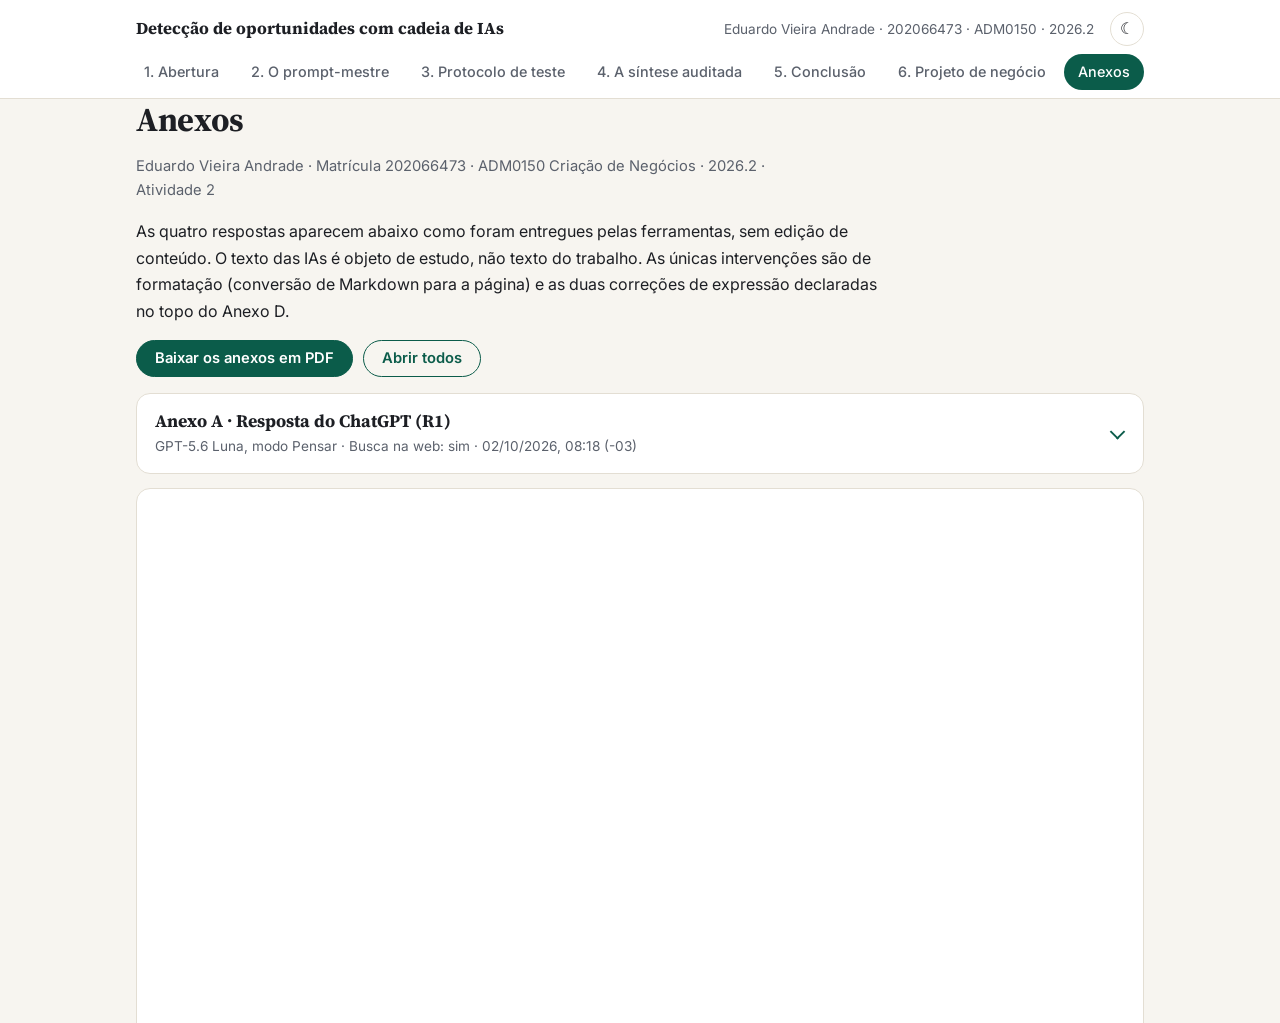
==== commit 955ad891: "Update anexos.html" ====
--- a/anexos.html
+++ b/anexos.html
@@ -23,7 +23,7 @@
     <span class="who">Eduardo Vieira Andrade · 202066473 · ADM0150 · 2026.2</span>
     <button class="theme-toggle" type="button" aria-label="Mudar tema">☾</button>
   </div>
-  <nav class="wrap nav" aria-label="Seções"><a href="index.html">1. Abertura</a><a href="prompt.html">2. O prompt-mestre</a><a href="protocolo.html">3. Protocolo de teste</a><a href="auditoria.html">4. A síntese auditada</a><a href="conclusao.html">5. Conclusão</a><a href="anexos.html" aria-current="page">Anexos</a></nav>
+  <nav class="wrap nav" aria-label="Seções"><a href="index.html">1. Abertura</a><a href="prompt.html">2. O prompt-mestre</a><a href="protocolo.html">3. Protocolo de teste</a><a href="auditoria.html">4. A síntese auditada</a><a href="conclusao.html">5. Conclusão</a><a href="projeto.html">6. Projeto de negócio</a><a href="anexos.html" aria-current="page">Anexos</a></nav>
 </header>
 <main class="wrap" id="conteudo">
 <h1>Anexos</h1>
@@ -1503,9 +1503,9 @@
 </ol>
 </div></details>
 
-<div class="pager"><a href="conclusao.html">← 5. Conclusão</a><span></span></div>
+<div class="pager"><a href="projeto.html">← 6. Projeto de negócio</a><span></span></div>
 </main>
 <button class="to-top" type="button" aria-label="Voltar ao topo">↑</button>
 <footer class="wrap foot">Universidade de Brasília · FACE · Departamento de Administração · ADM0150 Criação de Negócios · Profa. Marina Figueiredo Moreira · 2026.2</footer>
 </body>
-</html>+</html>
--- a/style.css
+++ b/style.css
@@ -201,3 +201,43 @@
   main{padding-top:28px}
 }
 table.num td:first-child,table.num th:first-child{min-width:0;width:36px;text-align:center;color:var(--muted)}
+
+/* ===== Celular: tabelas viram cartões e cabeçalho mais enxuto ===== */
+@media (max-width:640px){
+  html{scroll-padding-top:110px}
+  .brand{white-space:nowrap;overflow:hidden;text-overflow:ellipsis;flex:1}
+  .nav{-webkit-mask-image:linear-gradient(90deg,#000 85%,transparent);mask-image:linear-gradient(90deg,#000 85%,transparent);padding-right:24px}
+  .nav a{padding:8px 14px}
+  h2{font-size:1.3rem;margin-top:36px}
+  .card{padding:16px}
+  .id dl{grid-template-columns:1fr;gap:0}
+  .id dt{margin-top:10px}
+  .id dt:first-child{margin-top:0}
+  .table-wrap.stack{overflow:visible;border:0;background:none}
+  .table-wrap.stack table,.table-wrap.stack tbody,.table-wrap.stack tr,.table-wrap.stack td{display:block;width:100%}
+  .table-wrap.stack thead{display:none}
+  .table-wrap.stack tr{background:var(--surface);border:1px solid var(--line);border-radius:12px;padding:6px 14px;margin:0 0 12px}
+  .table-wrap.stack td{min-width:0;padding:8px 0;border-bottom:1px solid var(--line)}
+  .table-wrap.stack tr td:last-child{border-bottom:0}
+  .table-wrap.stack td[data-label]::before{content:attr(data-label);display:block;font-size:.72rem;text-transform:uppercase;letter-spacing:.06em;font-weight:600;color:var(--muted);margin-bottom:2px}
+  .table-wrap.stack td:empty{display:none}
+  .table-wrap.stack table.num td:first-child{width:100%;text-align:left}
+  .annex-body{padding:8px 14px 14px}
+  details.annex>summary{padding:14px 44px 14px 14px}
+  .pager{flex-direction:column;gap:10px}
+  .pager a{padding:10px 0}
+  .to-top{right:12px;bottom:14px}
+}
+/* ===== Navegação entre páginas (anterior / próxima) ===== */
+.pager{display:grid;grid-template-columns:1fr 1fr;gap:14px;margin:56px 0 40px;padding-top:24px;border-top:1px solid var(--line)}
+.pager a{display:flex;flex-direction:column;gap:4px;padding:14px 18px;border:1px solid var(--line);border-radius:14px;background:var(--surface);color:var(--ink);font:600 1rem/1.35 var(--sans);text-decoration:none;transition:border-color .2s ease,background .2s ease,transform .2s ease}
+.pager a::before{font-size:.72rem;text-transform:uppercase;letter-spacing:.06em;font-weight:600;color:var(--muted)}
+.pager a:first-child::before{content:"Anterior"}
+.pager a:last-child{text-align:right;align-items:flex-end}
+.pager a:last-child::before{content:"Próxima"}
+.pager a:hover{border-color:var(--accent);background:var(--accent-soft);transform:translateY(-1px)}
+@media (max-width:640px){
+  .pager{grid-template-columns:1fr;gap:10px}
+  .pager span:empty{display:none}
+  .pager a{padding:12px 16px}
+}
